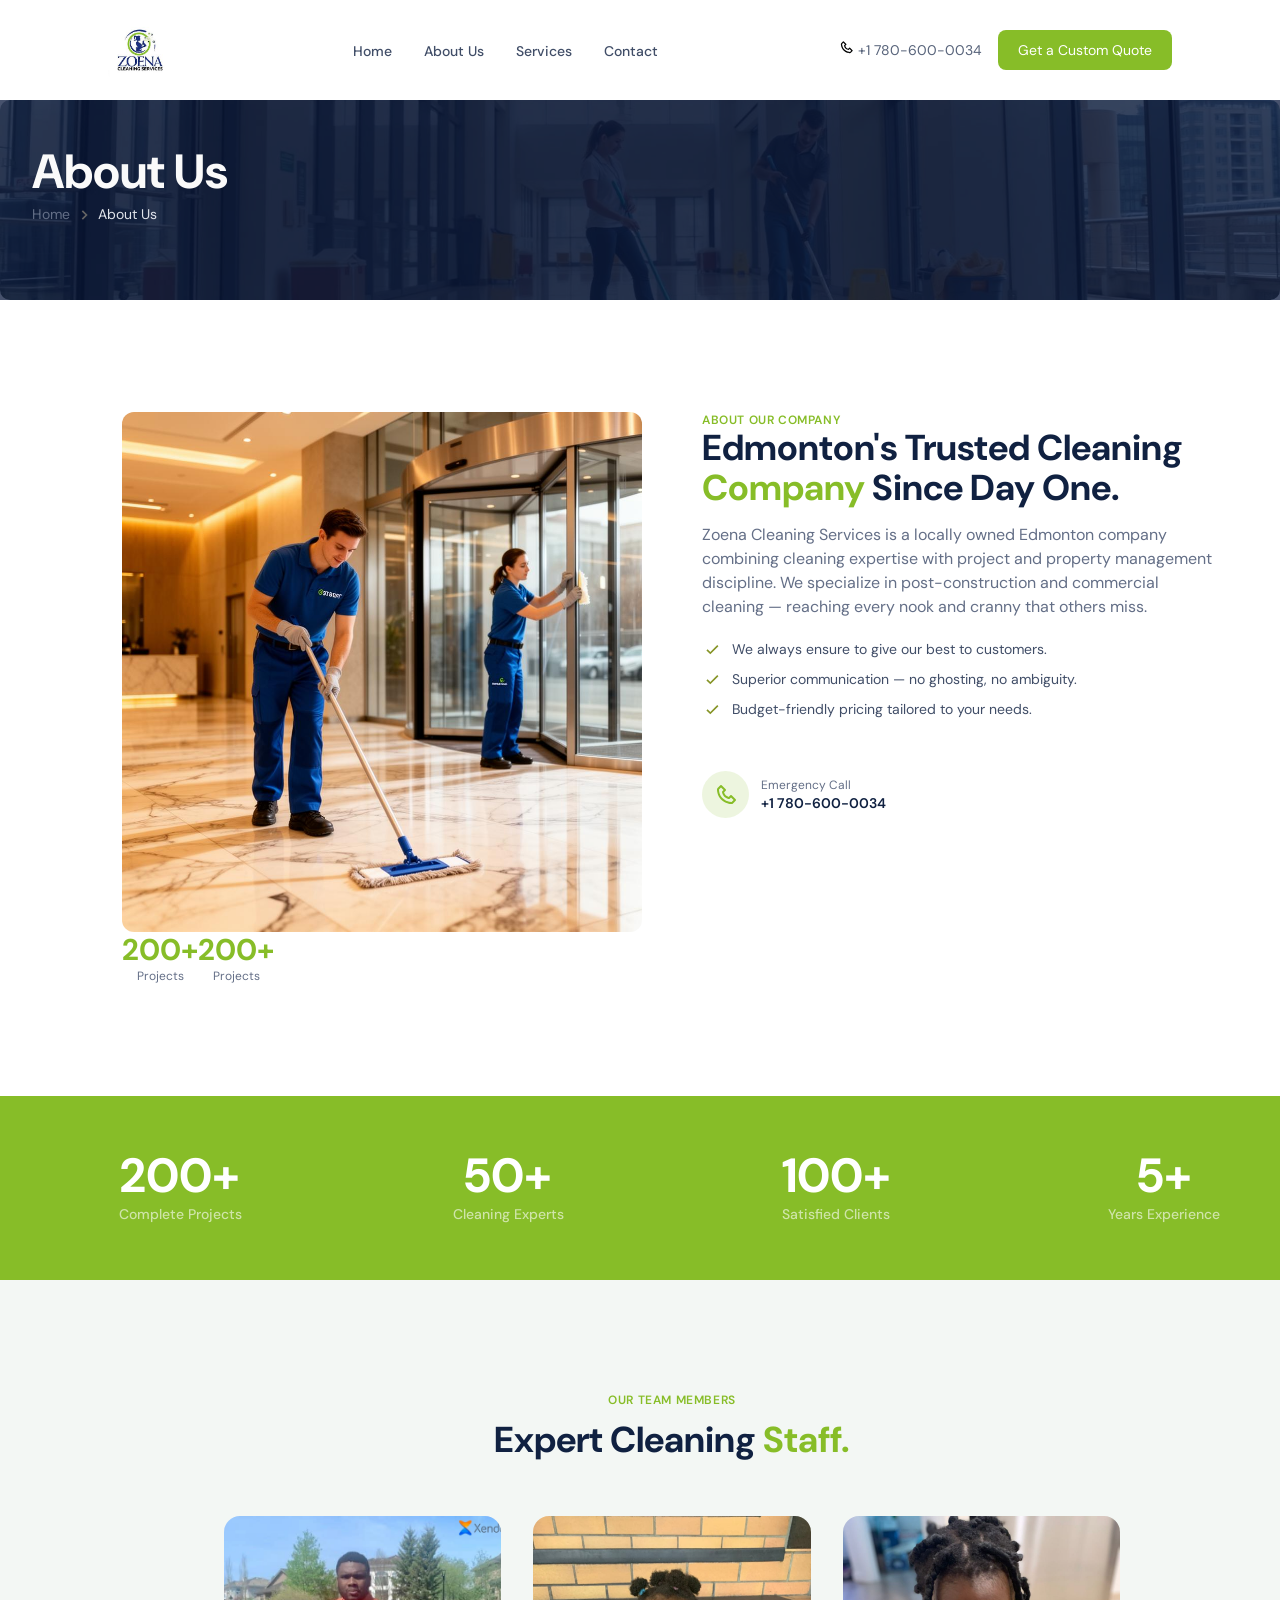
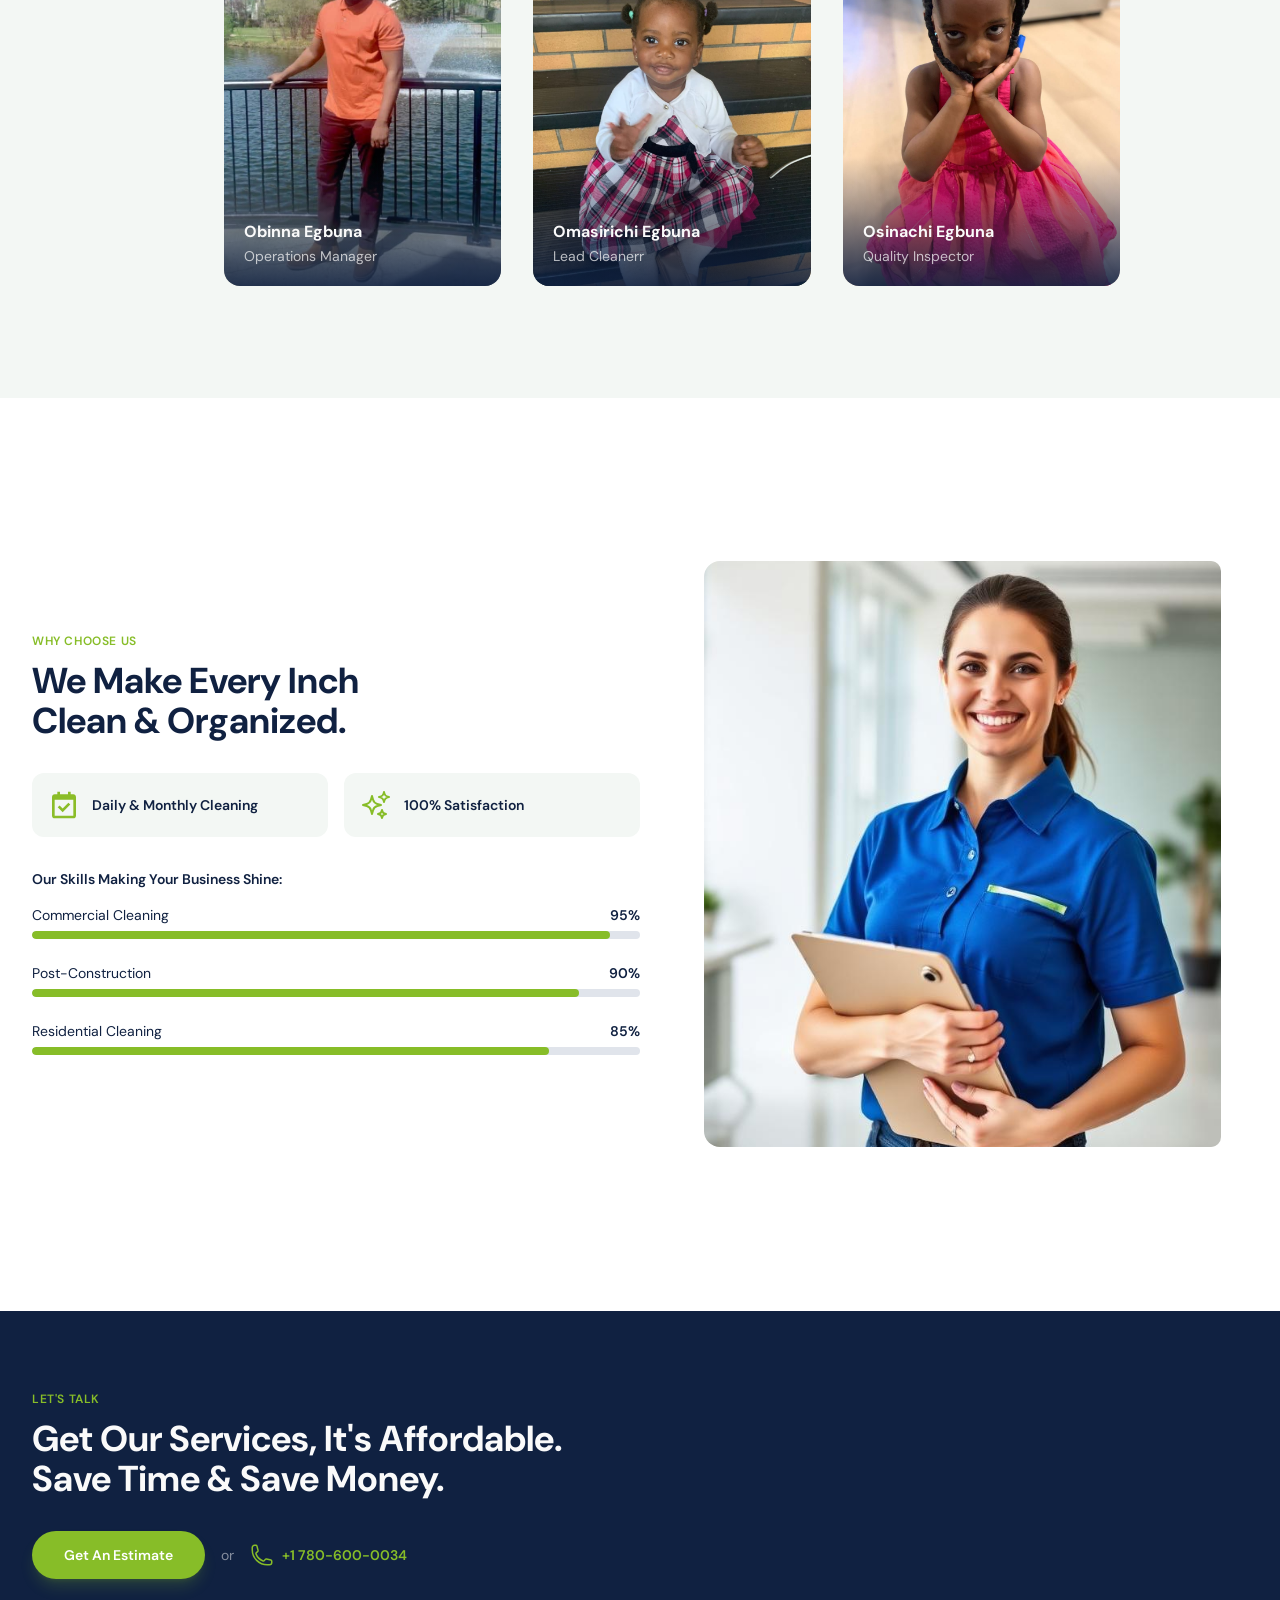
==== about-us.html @ dcc9de28 "new" ====
<html lang="en">
<head>
    <meta charset="UTF-8">
    <meta name="viewport" content="width=device-width, initial-scale=1.0">
     <link rel="stylesheet" href="main.css">
    <link href='https://unpkg.com/boxicons@2.1.4/css/boxicons.min.css' rel='stylesheet'>
    <link href="https://fonts.googleapis.com/css2?family=Playfair+Display:wght@500;600&family=Inter:wght@400;500&display=swap" rel="stylesheet">
    <link href="https://fonts.googleapis.com/css2?family=Poppins:wght@400;600&display=swap" rel="stylesheet">
    <link rel="preconnect" href="https://fonts.googleapis.com">
    <link rel="preconnect" href="https://fonts.gstatic.com" crossorigin>
    <link href="https://fonts.googleapis.com/css2?family=DM+Sans:ital,opsz,wght@0,9..40,400;0,9..40,500;0,9..40,600;0,9..40,700;1,9..40,400&display=swap" rel="stylesheet">
    <title>About Us</title>
</head>
<body>
     <!-- NAVBAR -->
    <div class="nav_container">
        <div class="logo">
            <a href="#" class="img_logo">
                <img src="zoena-logo-.png" alt="Zoena cleaning services agency logo" class="img-logo-link">
            </a>
        </div>

        <div class="services">
            <ul class="listed_tng">
                 <li>
                <a href="index.html" class="nav_links">Home</a>
               </li>
               <li>
                <a href="#about" class="nav_links">About Us</a>
               </li>
               <li>
                <a href="#services" class="nav_links">Services</a>
               </li>
               <li>
                <a href="#contact" class="nav_links">Contact</a>
               </li>
            </ul>
        </div>

        <div class="cus_care">
            <a href="tel:+1 7806000034" class="tel_link">
                <svg xmlns="http://www.w3.org/2000/svg" width="15" height="15" viewBox="0 0 24 24" style="fill: rgba(0, 0, 0, 1);">
                    <path d="M17.707 12.293a.999.999 0 0 0-1.414 0l-1.594 1.594c-.739-.22-2.118-.72-2.992-1.594s-1.374-2.253-1.594-2.992l1.594-1.594a.999.999 0 0 0 0-1.414l-4-4a.999.999 0 0 0-1.414 0L3.581 5.005c-.38.38-.594.902-.586 1.435.023 1.424.4 6.37 4.298 10.268s8.844 4.274 10.269 4.298h.028c.528 0 1.027-.208 1.405-.586l2.712-2.712a.999.999 0 0 0 0-1.414l-4-4.001zm-.127 6.712c-1.248-.021-5.518-.356-8.873-3.712-3.366-3.366-3.692-7.651-3.712-8.874L7 4.414 9.586 7 8.293 8.293a1 1 0 0 0-.272.912c.024.115.611 2.842 2.271 4.502s4.387 2.247 4.502 2.271a.991.991 0 0 0 .912-.271L17 14.414 19.586 17l-2.006 2.005z"></path>
                </svg>
                +1 780-600-0034
            </a>
            <a href="#contact" class="tel_link_2">Get a Custom Quote</a>
        </div>
    </div>

    <!--ABOUT US HERO-->
    <div class="about_hero">
        <div class="about_hero_div">
            <img src="about-hero-.jpg" alt="two cleaners">
            <div class="cover_color"></div>
        </div>
        <div class="about_hero_text">
            <h1>About Us</h1>
            <div class="about_hero_mini_text">
                <a href="#home">Home</a>
                <svg xmlns="http://www.w3.org/2000/svg" width="24" height="24" viewBox="0 0 24 24" style="fill: rgba(100, 100, 100, 1);transform: ;msFilter:;"><path d="M10.707 17.707 16.414 12l-5.707-5.707-1.414 1.414L13.586 12l-4.293 4.293z"></path></svg>
                <span>About Us</span>
            </div>
        </div>
    </div>

    <!--CONTACT US ON ABOUT PAGE HERO-->

     <section class="about_sect">
        <div class="about_div">
            <div class="about_ctn">

                <div class="about">
                    <div class="abt_1">
                        <img src="about_pic1.jpg" alt="cleaning service" class="big_img">
                    </div>
                    <div class="abt_2"></div>
                    <div class="side_div">
                        <div class="side_ctn">
                            <div class="side_txt">200+</div>
                            <div class="side_tet">Projects</div>
                        </div>
                        <div class="side_ctn">
                            <div class="side_txt">200+</div>
                            <div class="side_tet">Projects</div>
                        </div>
                    </div>
                </div>

                <div class="about" id="about_2">
                    <span class="green">About Our Company</span>
                    <h2>Edmonton's Trusted Cleaning <span class="greens">Company</span> Since Day One.</h2>
                    <p>Zoena Cleaning Services is a locally owned Edmonton company combining cleaning expertise with project and property management discipline. We specialize in post-construction and commercial cleaning — reaching every nook and cranny that others miss.</p>
                    <ul>
                        <li>
                            <svg xmlns="http://www.w3.org/2000/svg" width="20" height="20" viewBox="0 0 24 24" style="fill: rgba(135, 149, 40, 1);">
                                <path d="m10 15.586-3.293-3.293-1.414 1.414L10 18.414l9.707-9.707-1.414-1.414z"></path>
                            </svg>
                            <span class="li_span">We always ensure to give our best to customers.</span>
                        </li>
                        <li>
                            <svg xmlns="http://www.w3.org/2000/svg" width="20" height="20" viewBox="0 0 24 24" style="fill: rgba(135, 149, 40, 1);">
                                <path d="m10 15.586-3.293-3.293-1.414 1.414L10 18.414l9.707-9.707-1.414-1.414z"></path>
                            </svg>
                            <span class="li_span">Superior communication — no ghosting, no ambiguity.</span>
                        </li>
                        <li>
                            <svg xmlns="http://www.w3.org/2000/svg" width="20" height="20" viewBox="0 0 24 24" style="fill: rgba(135, 149, 40, 1);">
                                <path d="m10 15.586-3.293-3.293-1.414 1.414L10 18.414l9.707-9.707-1.414-1.414z"></path>
                            </svg>
                            <span class="li_span">Budget-friendly pricing tailored to your needs.</span>
                        </li>
                    </ul>
                    <div class="abt_us_hero_cnt">
                        <a href="tel:+17806000034">
                            <div class="abt_us_hero_svg">
                               <svg xmlns="http://www.w3.org/2000/svg" width="24" height="24" viewBox="0 0 24 24" style="fill: rgba(135, 189, 40, 1);transform: ;msFilter:;"><path d="M17.707 12.293a.999.999 0 0 0-1.414 0l-1.594 1.594c-.739-.22-2.118-.72-2.992-1.594s-1.374-2.253-1.594-2.992l1.594-1.594a.999.999 0 0 0 0-1.414l-4-4a.999.999 0 0 0-1.414 0L3.581 5.005c-.38.38-.594.902-.586 1.435.023 1.424.4 6.37 4.298 10.268s8.844 4.274 10.269 4.298h.028c.528 0 1.027-.208 1.405-.586l2.712-2.712a.999.999 0 0 0 0-1.414l-4-4.001zm-.127 6.712c-1.248-.021-5.518-.356-8.873-3.712-3.366-3.366-3.692-7.651-3.712-8.874L7 4.414 9.586 7 8.293 8.293a1 1 0 0 0-.272.912c.024.115.611 2.842 2.271 4.502s4.387 2.247 4.502 2.271a.991.991 0 0 0 .912-.271L17 14.414 19.586 17l-2.006 2.005z"></path></svg>
                            </div>
                            <div>
                                <span class="abt_spn1">Emergency Call</span>
                                <span class="abt_spn2">+1 780-600-0034</span>
                            </div>
                        </a>
                    </div>
                </div>

            </div>
        </div>
    </section>
    <!--STATS SECTION-->
    <section class="stat-section">
       <div class="stat-ctn">
        <div class="stat-grid">
            <div class="stat-grid-card">
                <div class="stat-grid-card-num">200+</div>
                <div class="stat-grid-card-txt">Complete Projects</div>
            </div>
            <div class="stat-grid-card">
                <div class="stat-grid-card-num">50+</div>
                <div class="stat-grid-card-txt">Cleaning Experts</div>
            </div>
            <div class="stat-grid-card">
                <div class="stat-grid-card-num">100+</div>
                <div class="stat-grid-card-txt">Satisfied Clients</div>
            </div>
            <div class="stat-grid-card">
                <div class="stat-grid-card-num">5+</div>
                <div class="stat-grid-card-txt">Years Experience</div>
            </div>
        </div>
       </div>
    </section>

    <!--EXPERT CLEANING AGENTS SECTION-->
    <section class="expert-section">
        <div class="expert-container">
            <div class="expert-upper-deets">
                <span class="expert-span">our team members</span>
                <h2>Expert Cleaning <span class="staff-span">Staff.</span> </h2>
            </div>

            <div class="expert-staff-grid">
                <div class="expert-staff-card">
                    <div class="expert-staff-container">
                        <img src="team-obinna-.png" alt="Operations manager of zoenacleaningservices">
                    </div>
                    <div class="expert-staff-names">
                        <h3>Obinna Egbuna</h3>
                        <p>Operations Manager</p>
                    </div>
                </div>

                <div class="expert-staff-card">
                    <div class="expert-staff-container">
                        <img src="team-omasirichi-.png" alt="Operations manager of zoenacleaningservices">
                    </div>
                    <div class="expert-staff-names">
                        <h3>Omasirichi Egbuna</h3>
                        <p>Lead Cleanerr</p>
                    </div>
                </div>

                <div class="expert-staff-card">
                    <div class="expert-staff-container">
                        <img src="team-osinachi-.png" alt="Operations manager of zoenacleaningservices">
                    </div>
                    <div class="expert-staff-names">
                        <h3>Osinachi Egbuna</h3>
                        <p>Quality Inspector</p>
                    </div>
                </div>
            </div>
        </div>
    </section>

    <!--CHOOSE SECTION-->
    <section class="choose-section">
        <div class="choose-container">
            <div class="choose-grid">
                <div class="choose-card-left">
                    <span class="expert-span">why choose us</span>
                    <h2 class="blocks">We Make Every Inch Clean & Organized.</h2>
                    <div class="choose-mini-card-grid">
                        <div class="choose-mini-card-left">
                            <svg xmlns="http://www.w3.org/2000/svg" width="30" height="30" viewBox="0 0 24 24" style="fill: rgba(139, 189, 40, 1);transform: ;msFilter:;"><path d="M19 4h-2V2h-2v2H9V2H7v2H5c-1.103 0-2 .897-2 2v14c0 1.103.897 2 2 2h14c1.103 0 2-.897 2-2V6c0-1.103-.897-2-2-2zm.002 16H5V8h14l.002 12z"></path><path d="m11 17.414 5.707-5.707-1.414-1.414L11 14.586l-2.293-2.293-1.414 1.414z"></path></svg>
                             <div>
                                <h4 class="choose-mini-card-h4">Daily & Monthly Cleaning</h4>
                            </div>
                        </div>

                        <div class="choose-mini-card-left">
                          <svg xmlns="http://www.w3.org/2000/svg" fill="none" viewBox="0 0 24 24" stroke-width="1.5" stroke="currentColor" class="size-6">
  <path stroke-linecap="round" stroke-linejoin="round" d="M9.813 15.904 9 18.75l-.813-2.846a4.5 4.5 0 0 0-3.09-3.09L2.25 12l2.846-.813a4.5 4.5 0 0 0 3.09-3.09L9 5.25l.813 2.846a4.5 4.5 0 0 0 3.09 3.09L15.75 12l-2.846.813a4.5 4.5 0 0 0-3.09 3.09ZM18.259 8.715 18 9.75l-.259-1.035a3.375 3.375 0 0 0-2.455-2.456L14.25 6l1.036-.259a3.375 3.375 0 0 0 2.455-2.456L18 2.25l.259 1.035a3.375 3.375 0 0 0 2.456 2.456L21.75 6l-1.035.259a3.375 3.375 0 0 0-2.456 2.456ZM16.894 20.567 16.5 21.75l-.394-1.183a2.25 2.25 0 0 0-1.423-1.423L13.5 18.75l1.183-.394a2.25 2.25 0 0 0 1.423-1.423l.394-1.183.394 1.183a2.25 2.25 0 0 0 1.423 1.423l1.183.394-1.183.394a2.25 2.25 0 0 0-1.423 1.423Z" />
</svg>

                                <h4 class="choose-mini-card-h4">100% Satisfaction</h4>
                            </div>
                        </div>

                         <div class="skills-bar-div">
                    <p>Our Skills Making Your Business Shine:</p>
                    <div class="skills">
                        <div class="skillz">
                            <div class="type-cleaning">
                                <span>Commercial Cleaning</span>
                                <span class="type-cleaning-num">95%</span>
                            </div>
                            <div class="long-bar">
                                <div class="mini-bar"></div>
                            </div>

                            <div class="type-cleaning">
                                <span>Post-Construction</span>
                                <span class="type-cleaning-num">90%</span>
                            </div>
                            <div class="long-bar">
                                <div class="mini-bar-2"></div>
                            </div>

                            <div class="type-cleaning">
                                <span>Residential Cleaning</span>
                                <span class="type-cleaning-num">85%</span>
                            </div>
                            <div class="long-bar">
                                <div class="mini-bar-3"></div>
                            </div>
                        </div>
                    </div>
                </div>
                </div>

                <div class="choose-card-right">
                    <div class="choose-card-right-image">
                        <img src="why-about-.jpg" alt="an agent">
                    </div>
                </div>
            </div>
        </div>
    </section>

    <!--LET'S TALK SECTION-->
    <section class="lets-talk-section">
        <div class="lets-talk-container">
            <div class="lets-talk-div">
                <span class="expert-span">let's talk</span>
                <h2>Get Our Services, It's Affordable.
                    Save Time & Save Money.
                </h2>
                <div class="lets-talk-flex">
                    <a href="#contact" class="lets-talk-f-a">Get An Estimate</a>
                    <span class="lets-talk-f-span">or</span>
                    <a href="tel:+17806000034" class="lets-talk-f-2a">
                        <svg xmlns="http://www.w3.org/2000/svg" fill="none" viewBox="0 0 24 24" stroke-width="1.5" stroke="currentColor" class="size-6">
  <path stroke-linecap="round" stroke-linejoin="round" d="M2.25 6.75c0 8.284 6.716 15 15 15h2.25a2.25 2.25 0 0 0 2.25-2.25v-1.372c0-.516-.351-.966-.852-1.091l-4.423-1.106c-.44-.11-.902.055-1.173.417l-.97 1.293c-.282.376-.769.542-1.21.38a12.035 12.035 0 0 1-7.143-7.143c-.162-.441.004-.928.38-1.21l1.293-.97c.363-.271.527-.734.417-1.173L6.963 3.102a1.125 1.125 0 0 0-1.091-.852H4.5A2.25 2.25 0 0 0 2.25 4.5v2.25Z" />
</svg>
                        +1 780-600-0034</a>
                    

                </div>
            </div>
        </div>
    </section>
</body>
</html>
---- main.css ----
* {
    padding: 0;
    margin: 0;
    font-family:'DM Sans', sans-serif;
}
.nav_container {
    display: flex;
    justify-content: space-around;
    align-items: center;
    padding: 18px;
    position: sticky;
    top: 0;
    z-index: 1000;
    background-color: #fffffff2;
}

.listed_tng {
    display: flex;
    align-items: center;
    gap: 2rem;
    list-style: none;
    margin: 0px;
    padding: 0px;
    color: #052869;
    font-family: 'DM Sans', sans-serif;
    cursor: pointer;
}

.nav_links {
    font-weight: 500;
    font-size: .875rem;
    line-height: 1.25rem;
    position: relative;
    text-decoration: none;
    color: #102141cc;
}

.listed_tng :hover {
    text-decoration: underline;
    text-decoration-color: #6fa020;
}

.img_logo {
    display: flex;
    align-items: center;
    gap: 0.5rem;
}

.img-logo-link {
    height: 4rem;
    width:auto ;
}

.cus_care {
    display: flex;
    align-items: center;
    gap: 1rem;
    border-color: #e0e4eb;
    text-decoration: none;
    font-family: 'DM Sans', sans-serif;
}

.tel_link {
    text-decoration: none;
    color: #102141b3;
    font-size: 0.875rem;
    line-height: 1.25rem;
    gap: 0.5rem;
}

.tel_link_2 {
    text-decoration: none;
    color: white;
    font-size: 0.875rem;
    line-height: 1.25rem;
    gap: 0.5rem;
    font-size: 0.875rem;
    line-height: 1.25rem;
    padding-top: 0.625rem;
    padding-bottom: 0.625rem;
    padding-left: 1.25rem;
    padding-right: 1.25rem;
    background-color: #87bd28;
    border-top-left-radius: 0.5rem;
    border-top-right-radius: 0.5rem;
    border-bottom-right-radius: 0.5rem;
    border-bottom-left-radius: 0.5rem;
    justify-content: center;
    align-items: center;
    cursor:pointer;
}

.tel_link_2:hover {
    background-color: #97c841;
    cursor: pointer;
}

.sect_container {
    display:flex;
    justify-content: space-between   ;
    align-items: center;
    padding: 60px 20px;
    gap: 60px;
}


.left_sect h1 {
    display: inline-block;
    margin-block-start: 0.67em;
    margin-block-end: 0.67em;
    margin-inline-start: 0px;
    margin-inline-end: 0px;
    font-size: clamp(40px, 6vw, 72px);
    line-height: 1.1;
    font-weight: 600px;
    color:#1a2b49;
    font-family: 'DM Sans', sans-serif;
    font-weight: 900;
    font-display: swap; 

}

.left_sect p {
    color: #6b7a90;
    max-width: 500px;
    font-size: 18px;
    font-family: 'DM Sans', sans-serif;
    line-height: 1.6;
    margin-bottom: 80px;
}


img {
    width: 400px;
    height: auto;
    border-radius: 10px;
}

.serv_btn {
    display: flex;
    align-items: center;
    gap: 1rem;
    margin-bottom: 25px;
    margin-left: 30px;
}

.serv_btn_link {
    display: inline-flex;
    justify-content: center;
    align-items: center;
    gap: 0.5rem;

    text-decoration: none;
    padding-left: 1.75rem;
    padding-right: 1.75rem;
    padding-top: 0.825rem;

    padding-bottom: 0.825rem;
    border-radius: 9999px;
    background-color: #87bd28;
    color: white;
    cursor: pointer;

}

.serv_btn_link:hover {
    background-color: #97c841;
}

.play_btn {
    border-radius: 99px;
    background-color: rgb(251 191 36);
    height: 3rem;
    width: 3rem;
    border: none;
    cursor: pointer;
}

.play_btn:hover {
    background-color:rgb(236, 178, 33) ;
}

.clt_div {
    display: flex;
    align-items: center;
    gap: 0.75rem;
    border-color: #e0e4eb;
    margin-left: 30px;
}

.clt_cnt {
    display: flex;
    border-color: #e0e4eb;
}

.clients {
    font-weight: 700;
    height: 40px;
    width: 40px;
    border-width: 2px;
    border-radius: 50%;

    color: #ffffff;
    background-color: #102141;
    display: flex;
    justify-content: center;
    align-items: center;
    font-size: 14px;

    border: 2px solid white;
    margin-left: -10px;
}

.clients:first-child {
  margin-left: 0;
}

.clients:nth-child(1) { background: #1f2a44; }
.clients:nth-child(2) { background: #6cc04a; }
.clients:nth-child(3) { background: #2bb3a3; }
.clients:nth-child(4) { background: #f4b400; }
.clients:nth-child(5) { background: #FFFF; color: gray;}

.vip {
    font-weight: 500;
    border-color: #e0e4eb;
    color: hsl(220, 15%, 46%);
    font-size: 0.875rem;
    line-height: 1.25rem;
}

.projects_div {
    background-color: #23365c;
    border-color: #e0e4eb;

}

.projects_container {
    display: grid;
    grid-template-columns: repeat(3, minmax(0px, 1fr));
    margin-left: auto;
    margin-right: auto;
    max-width: 42rem;
    padding-top: 2rem;
    padding-bottom: 2rem;
    gap: 2rem;
}

.projects {
    
    align-items: center;
    padding-left: 1.5rem;
    padding-right: 1.5rem;
    padding-top: 1.5rem;
    padding-bottom: 1.5rem;
    gap: 1.25rem;
    border-radius: 1rem;
    border-width: 1px;
    border-color: #e0e4eb80;
    background-color: #ffffff;
    align-items: center;
    justify-content: center;
    text-align: center;
}

.numbers {
    font-weight:700 ;
    font-size: 2.25rem;
    line-height: 2.5rem;
    color: #87bd28;
    font-family: 'DM Sans', sans-serif;;
}

.prj_txt {
    font-size: 0.75rem;
    line-height: 1rem;
    color: #646f87;
    letter-spacing: 0.025em;
    font-weight: 500;
    font-family: 'DM Sans', sans-serif;
}

.card_sect {
    padding-top: 2rem;
    padding-bottom: 2rem;
    background-color: #f3f7f4;
}

.card_div {
    padding-left: 2rem;
    padding-right: 2rem;
    margin-left: auto;
    margin-right: auto;
}

.card_container {
    display: grid;
    grid-template-columns: repeat(4, minmax(0px, 1fr));
    gap: 1.5rem;
}

.card {
    padding: 1.5rem;
    border-radius: 0.75rem;
    background-color: #ffffff;
     
}

.svg {
    display: flex;
    justify-content: center;
    align-items: center;
    background-color: #87bd281a;
    border-radius: 0.5rem;
    width: 3rem;
    height: 3rem;
    margin-bottom: 1rem;
    border-color: #e0e4eb;
}

.card_h3 {
    font-weight: 600;
    font-size: 1rem;
    margin-bottom: 0.375rem;
    color: #102141;
    font-family: 'DM Sans', sans-serif;
}


.card_p {
    color: #646f87;
    line-height: 1.625;
    font-size: 0.875rem;
    font-family: 'DM Sans', sans-serif;
}

.about_sect {
    padding-top: 7rem;
    padding-bottom: 7rem;
    overflow: hidden;
}

.about_div {
    padding-left: 2rem;
    padding-right: 2rem;
    margin-left: auto;
    margin-right: auto;
    width: 100%;
}

.about_ctn {
    display: grid;
    grid-template-columns: 1fr 1fr;
    align-items: start; /* 👈 pushes text to top */
    gap: 60px;
    max-width: 1100px;
    margin: 0 auto;
}


.about {
    position: relative;
}
.about_1 {
    position: relative;
}

.big_img {
    width: 100%;
    height: auto;
    border-radius: 12px;
}

.about_2 {
    position: absolute;
    bottom: -20px;
    right: -20px;
    width: 150px;
}

.side_div {
    display: flex;
    background-color: #ffffff;
    border-radius: .75rem;
}

.side_ctn {
    text-align: center;
}

.side_txt {
    font-size: 1.875rem;
    line-height: 2.25rem;
    color: #87bd28;
    font-weight: 700;
     font-family: 'DM Sans', sans-serif;
}

.side_tet {
    font-size: .75rem;
    line-height: 1rem;
    color: #646f87;
     font-family: 'DM Sans', sans-serif;
}

#about_2 {
    margin-bottom:30px;
}

.green {
    margin-bottom: .75rem;
    font-size: .75rem;
    line-height: 1rem;
    font-weight: 600;
    letter-spacing: .05em;
    text-transform: uppercase;
    color: #87bd28;
    font-family: 'DM Sans', sans-serif;
}

.about h2 {
    font-size: 2.25rem;
    line-height: 2.5rem;
    text-wrap: balance;
    color: #102141;
    font-weight: 700;
    font-family:'DM Sans', sans-serif ;
}

.about p {
    font-size: 1rem;
    line-height: 1.5rem;
    margin-top: 15px;
    padding-bottom: 20px;
    margin-right: 0;
    color: #646f87;
    font-family:'DM Sans', sans-serif;
}

.about ul {
    list-style: none;
    margin: 0;
    padding: 0;
}

.about li {
    display: flex;
    align-items: center;
    gap: 10px;
    margin-bottom: 10px;
}

.li_span {
    font-size: .875rem;
    line-height: 1.25rem;
   font-family:'DM Sans', sans-serif;
   color: #102141cc;
}

.about_btn {
    font-weight: 600;
    display: inline-flex;
    justify-content: center;
    align-items: center;
    border-radius: 0.5rem;
    background-color: #87bd28;
    padding-left: 1.5rem;
    padding-right: 1.5rem;
    padding-top: 0.9rem;
    padding-bottom: 0.9rem;
    margin-top: 2rem;
    text-decoration: none;
    color: white;
    font-family:'DM Sans', sans-serif;
    font-size: 12px;
    line-height: 1rem;
    cursor: pointer;
    transition: all 0.2s ease;
}

.about_btn:hover {
    background-color: #97c841;
    transform: translateY(-2px);
}

.about_btn:active {
    transform: translateY(0);
    scale: 0.97;
}

.about_btn:focus {
    outline: none;
    box-shadow: 0 0 0 3px rgba(135, 189, 40, 0.4);
}

.gradient_sect {
    background-image: linear-gradient(to bottom right, #c8e8dc 0%, #ffffff 40%, #ffffff 100%);
    padding-top: 1rem;
    padding-bottom: 7rem;
    overflow: hidden;
    position: relative;
}
.gradient_cnt {
    padding-left: 2rem;
    padding-right: 2rem;
    margin-left: auto;
    margin-right: auto;
    z-index: 10;
    position: relative;
    padding-bottom: 30px;
    padding-top: 70px;
}

.gradient_div {
    display: flex;
    justify-content: space-between;
   align-items: center;
}

.gradient span {
    display: inline-block;
    color: #87bd28;
    letter-spacing: 0.05em;
    text-transform: uppercase;
    font-weight: 600;
    font-size: 0.75rem;
    line-height: 1rem;
    padding-top: 0.375rem;
    padding-bottom: 0.375rem;
    padding-left: 1rem;
    padding-right: 1rem;
    border-radius: 99px;
    background-color: #e7f5d0;
    font-family:'DM Sans', sans-serif;
    margin-bottom: 15px;
}

.gradient h2 {
    font-weight: 700;
    font-size: 2.25rem;
    line-height: 2.5rem;
    color: #102141;
}

.pic_sect {
    padding-top: 7rem;
    padding-bottom: 7rem;
    background: linear-gradient(to right, #bde4f4, transparent);
}

#grdt {
    display: flex;
    gap: 10px;
    
}


.arrow_btn {
      width: 35px;
    height: 35px;
    border-radius: 50%;
    border: 1px solid #e0e4eb;
    background-color: #ffffff;
    color: #102141;

    display: flex;
    align-items: center;
    justify-content: center;

    cursor: pointer;
    transition: all 0.25s ease;

}

.arrow_btn:hover {
    background-color: #87bd28;
    transform: translateY(-3px);
    box-shadow: 0 8px 20px rgba(0, 0, 0, 0.1);
    color: #ffffff;
}

.arrow_btn:active {
    transform: scale(0.95);
} 
.pic_cnt {
    display: flex;
    justify-content: space-evenly;
    align-items: center;
    gap: 10px;
}

@media (max-width: 768px) {
    .pic_cnt {
        display: block;
    }
}

@media (min-width: 768px) {
    .pic_cnt {
        display: flex;
    }
}

.pic_div {
    background: #fff;
    border-radius: 16px;
    overflow: hidden;
    box-shadow: 0 5px 20px rgba(0,0,0,0.05);
    border-radius: 16px;
}

.pic_img {
    aspect-ratio: 4 / 3;
    position: relative;
    overflow: hidden;
    border-radius: 0;
}

.pic_div:hover img {
    transform: scale(1.05);
    transition: 0.4s ease;
}


.pic_img img {
    max-width: 100%;
    height: auto;
}

.pic_span {
    padding-top: 0.25rem;
    padding-bottom: 0.25rem;
    padding-left: 0.625rem;
    padding-right: 0.625rem;
    background-color: rgba(255, 255, 255, 0.9);
    border-radius: 9999px;
    display: flex;
    align-items: center;
    gap: 0.25rem;
    top: 0.75rem;
    right: 0.75rem;
    position: absolute;
}

.pic_txt {
    display: flex;
    justify-content: space-between;
    align-items: center;
    padding-left: 1.25rem;
    padding-right: 1.25rem;
    padding-top: 1rem;
    padding-bottom: 1rem;
}

.pic_txt h3 {
    font-size: 0.875rem;
    line-height: 1.25rem;
    color: #102141;
    font-weight: 600;
}

.pic_txt a {
    width: 2.2rem;
    height: 2.2rem;
    color: #87bd28;
    background-color: #87bd281a;
    border-radius: 99px;
    display: flex;
    justify-content: center;
    align-items: center;
}

.cleaning_sect {
    background-image: linear-gradient(to bottom right, #c8e8dc 0%, #ffffff 40%, #ffffff 100%);
    padding-top: 1rem;
    padding-bottom: 7rem
}

.cleaning_cnt {
    padding-right: 2rem;
    padding-left: 2rem;
    margin-left: auto;
    margin-right: auto;
    z-index: 10;
    position: relative;
}

.cleaning_grid {
    display: grid;
    align-items: flex-start;
    grid-template-columns: repeat(2, minmax(0, 1fr));

}

.choose {
    margin-bottom: 1.25rem;
    color: #87bd28;
    letter-spacing: 0.05em;
    text-transform: uppercase;
    font-weight: 600;
    font-size: 0.65rem;
    line-height: 1rem;
    padding-top: 0.375rem;
    padding-bottom: 0.375rem;
    padding-left: 1rem;
    padding-right: 1rem;
    background-color: #87bd2826;
    border-radius: 99px;
    display: inline-block;
    font-family: "DM Sans", system-ui, sans-serif;
}

.grid_right h2 {
    font-size: 2.25rem;
    line-height: 2.5rem;
    color: #102141;
    font-weight: 700;
    font-family:'DM Sans', sans-serif;
    font-family: "DM Sans", system-ui, sans-serif;
}

.grid_right p {
    font-size: 1rem;
    line-height: 1.5rem;
    margin-top: 1rem;
    color: #646f87;
    max-width: 28rem;
    margin-bottom: 0.9rem;
}

.grid_ul {
    margin-top: 1.5rem;
    list-style: none;
    margin: 0px;
    padding: 0px;
    gap: 4rem;
    display: block;
    margin-bottom: 25px;
}

.li_flex {
    display: flex;
    align-items: flex-start;
    gap: 0.325rem;
}

.list {
    font-size: 0.875rem;
    line-height: 1.25rem;
    color: #102141cc;

}

.mini_info {
    margin-top: 2rem;
    display: flex;
    align-items: center;
    gap: 20px;
}

.mini_info img {
    height: 5rem;
    width: 7rem;
    object-fit: cover;
    border-radius: 0.75rem;
}

.mini_info p {
    font-size: 0.875rem;
    line-height: 1.25rem;
    color: #646f87;
    max-width: 220px;
}

.bottom_info {
    display: flex;
    align-items: center;
    flex-wrap: wrap;
    gap: 1rem;
    margin-top: 2rem;
}

.slick {
    display: inline-flex;
    justify-content: center;
    align-items: center;
    text-decoration: none;
    background-color: #87bd28;
    color: #FFFffF;
    border-radius: 99px;
    font-size: 0.875rem;
    line-height: 1.25rem;
    padding-top: 0.75rem;
    padding-bottom: 0.75rem;
    padding-left: 1.5rem;
    padding-right: 1.5rem;
}

.side_info {
    display: flex;
    align-items: center;
    gap: 0.625rem;
}

.side_info_svg {
    width: 2.5rem;
    height: 2.5rem;
    background-color: #87bd281a;
    border-radius: 99px;
    display: flex;
    justify-content: center;
    align-items: center;
}

.side_info_span1 {
    font-size: 0.75rem;
    line-height: 1rem;
    color: #87bd28;
    font-weight: 600;
    display: block;
}

.side_info_span2 {
    font-size: 0.875rem;
    line-height: 1.25rem;
    color: #102141;
    font-weight: 500;
    display: block;

}

.left_grid_cnt {
    display: grid;
    grid-template-columns: repeat(2, minmax(0px, 1fr));
    gap: 1rem;
}

.left_grid_pic1 {
    grid-column: span 2 / span 2;
}

.left_grid_pic1 img {
    height: 18rem;
    object-fit: cover;
    border-radius: 1rem;
    width: 100%;
}

.left_grid_pic2 img {
    object-fit: cover;
    border-radius: 1rem;
    width: 100%;
    height: 14rem;
}

.success.div {
    display: flex;
    justify-content: center;
    align-items: center;
}

.success_card {
    height: 14rem;
    background-color: #23365c;
    border-radius: 1rem;
    display: flex;
    justify-content: center;
    align-items: center;
    flex-direction: column;
    width: 100%;
}

#c-span {
    font-size: 3.75rem;
    line-height: 1;
    font-weight: 700;
    color: whitesmoke;
}

.success_span {
    font-size: 0.875rem;
    line-height: 1.25rem;
    color: #fafafab3;
    font-weight: 500;
    margin-top: 0.25rem;
}

.work_sect {
    padding-top: 7rem;
    padding-bottom: 7rem;
    background-color: #102141;
}

.work_cnt {
    padding-left: 2rem;
    padding-right: 2rem;
    margin-left: auto;
    margin-right: auto;
    width: 100%;
}

.proven_div {
    margin-bottom: 3.5rem;
    text-align: center;
    max-width: 42rem;
    margin-left: auto;
    margin-right: auto;

}

.work_cnt span {
    font-size: 0.75rem;
    line-height: 1rem;
    font-weight: 600;
    letter-spacing: 0.05em;
    color: #87bd28;
    text-transform: uppercase;
    text-align: center;
}

.work_cnt h2 {
    font-size: 2.25rem;
    line-height: 2.5rem;
    font-weight: 700;
    margin-top: 0.75rem;
    text-wrap: balance;
    text-align: center;
    color: #fafafa;
}

.work_cnt p {
    font-size: 1rem;
    line-height: 1.5rem;
    color: #eae4e499;
    margin-top: 0.75rem;
    text-align: center;
}

.direction_div {
    display: grid;
    grid-template-columns: repeat(3, minmax(0px, 1fr));
    gap: 2rem;
    position: relative;
}

.line {
    display: block;
    height: 1px;
    top: 4rem;
    right: 16.67%;
    left: 16.67%;
    position: absolute;
    background-color: #fafafa1a;
}

.plate {
    text-align: center;
    position: relative;
}

.plate_svg {
    display: flex;
    justify-content: center;
    align-items: center;
    width: 3.5rem;
    height: 3.5rem;
    margin-bottom: 1.25rem;
    background-color: #87bd2826;
    border-radius: 99px;
    margin-left: auto;
    margin-right: auto;
    z-index: 10;
    position: relative;

}

.plate_span {
    font-size: 0.75rem;
    line-height: 1rem;
    color: #87bd28;
    letter-spacing: 0.1em;
    font-weight: 700;
    text-align: center;
}

.plate h3 {
    font-size: 1.125rem;
    line-height: 1.75rem;
    font-weight: 600;
    margin-top: 0.5rem;
    margin-bottom: 0.5rem;
    text-align: center;
    color: #fafafa;
}

.plate p {
    font-size: .875rem;
    line-height: 1.25rem;
    color: #fafafa8c;
    max-width: 20rem;
    margin-left: auto;
    margin-right: auto;
    text-align: center;
}

.gal_grid {
    display: grid;
    grid-template-columns: repeat(3, minmax(0, 1fr));
    gap: .25rem;
}

.gal_card {
    overflow: hidden;
    aspect-ratio: 4 / 3;
    animation-delay: 0ms;
}

.gal_card img {
    animation-duration: .5s;
    transition-duration: .5s;
    object-fit: cover;
    width: 100%;
    height: 100%;
    max-width: 100%;
    transition: transform 0.4s ease;
    border-radius: 0px;
}

.gal_card:hover img {
    transform: scale(1.05);
}

.quote_div {
    margin-top: -2.5rem;
    padding-left: 1rem;
    padding-right: 1rem;
    display: flex;
    justify-content: center;
    position: relative;
    z-index: 10;
}

.quote_card {
    padding-left: 6rem;
    padding-right: 6rem;
    padding-top: 1.75rem;
    padding-bottom: 1.75rem;
    gap: 2rem;
    
    background-color: #071d49cc;
    display: flex;
    justify-content: space-between;
    align-items: center;
    border-radius:20px ;
    width: 45%;
}

.quote_left {
    text-align: left;

}

.quote_left h3 {
    font-size: 1.5rem;
    line-height: 2rem;
    color: #fafafa;
    font-weight: 700;
}

.quote_left p {
    font-size: 0.875rem;
    line-height: 1.25rem;
    color: #fafafa99;
    margin-top: 0.25rem;

}

.quote_ref {
    gap: 0.75rem;
    display: flex;
    align-items: center;
    text-decoration: none; 
}

.quote_svg {
    width: 2.75rem;
    height: 2.75rem;
    background-color: #87bd2833;
    border-radius: 99px;
    display: flex;
    justify-content: center;
    align-items: center;
}

.quote_txt {
    font-size: 0.75rem;
    line-height: 1rem;
    color: #fafafa99;
    display: block;
}

.quote_num {
    font-size: 0.875rem;
    line-height: 1.25rem;
    color: #fafafa;
    font-weight: 700;
    display: block;
}

.names_cnt {
    padding-top: 2.5rem;
    padding-bottom: 2.5rem;
    margin-top: 2.5rem;
    border-color: #e0e4eb80;
    border-top-width: 1px;
}

.names_div {
    gap: 4rem;
    padding-left: 1rem;
    padding-right: 1rem;
    display: flex;
    justify-content: center;
    align-items: center;
    flex-wrap: wrap;
    margin-left: auto;
    margin-right: auto;
    width: 100%;
}

.names_span {
    font-family: serif;
    font-size: 1.25rem;
    line-height: 1.75rem;
    color: #646f874d;
    letter-spacing: 0.05em;
    text-transform: uppercase;
    font-weight: 700;
    user-select: none;
}

.custom_sect {
    padding-top: 7rem;
    padding-bottom: 7rem;
    background-color: #f3f7f4;
}

.custom_cnt {
    padding-left: 2rem;
    padding-right: 2rem;
    margin-left: auto;
    margin-right: auto;
    width: 100%;
}

.custom_div {
    margin-bottom: 3.5rem;
    text-align: center;
    max-width: 42rem;
    margin-left: auto;
    margin-right: auto;
}

.contact_span {
    color: #87bd28;
    letter-spacing: 0.05em;
    text-transform: uppercase;
    font-weight: 600;
    font-size: 0.75rem;
    line-height: 1rem;
    padding-top: 0.375rem;
    padding-bottom: 0.375rem;
    padding-left: 1rem;
    padding-right: 1rem;
    background-color: #87bd2826;
    border-radius: 99px;
    display: inline-block;
    margin-bottom: 0.75rem;
}

.custom_div h2 {
    font-size: 2.25rem;
    line-height: 2.5rem;
    text-wrap: balance;
    color: #102141;
    font-weight: 700;
} 

.custom_div p {
    font-size: 1rem;
    line-height: 1.5rem;
    color: #646f87;
    margin-top: 0.75rem;

}

.form_div {
     display: grid;
    grid-template-columns: 1fr 1.8fr;
    gap: 5rem;
    max-width: 72rem;
    margin: 0 auto;
    align-items: stretch;

}

.form_left {
    height: 100%;
    /* grid-column: span 2 / span 2; */
}

.form_left_card {
    padding: 2rem;
    color: #fafafa;
    background-color: #102141;
    border-radius: 1rem;
    height: 100%;
    width: 100%;
}

.form_left_card h3 {
    font-size: 1.25rem;
    line-height: 1.75rem;
    font-weight: 700;
    margin-bottom: 0.5rem;
    padding: 1.5rem;
    height: auto;
}

.form_left_card p {
    font-size: 0.875rem;
    line-height: 1.25rem;
    margin-bottom: 1.25rem;
    color: #fafafa99;
}

.form_dits_cnt {
    display: flex;
    flex-direction: column;
    gap: 1rem;
    flex: 1;

}


.form_dits_flex {
    display: flex;
    align-items: flex-start;
    gap: 1rem;
}

.form_dits_flex:hover {
    transition: transform 0.2s ease;
}

.form_dits_svg {
    height: 2.5rem;
    width: 2.5rem;
    background-color: #87bd2826;
    border-radius: 0.5rem;
    display: flex;
    justify-content: center;
    align-items: center;
}

.form_dits_svg svg {
    width: 1.25rem;
    height: 1.25rem;
    color: #87bd28;
}

.form_dits_txt span {
    font-size: 0.75rem;
    line-height: 1rem;
    color: #fafafa80;
    letter-spacing: 0.05em;
    text-transform : uppercase;
    font-weight: 600;
    display: block;
    margin-bottom: 0.125rem;
}

.form_dits_txt a {
    font-size: 0.975rem;
    line-height: 1.25rem;
    color: #fafafacc;
    word-break: break-all;
    text-decoration: none;
}

.form_dits_txt a:hover {
    color: #87bd28;
}

.form_bottom {
    padding-top: 2rem;
    border-top: 1px solid #fafafa1a;
    margin-top: 1rem;
}

.form_bottom p {
    font-style: italic;
    color: #fafafa66;
    font-size: .75rem;
    line-height: 1rem;
    margin-bottom: 1rem; 
}

.form_div_right {
    /* grid-column: span 3 / span 3; */
    
}

.form_div_box {
   padding: 2rem;
   background-color: #ffffff;
   border-radius: 1rem;

}

.details_cnt {
    display: grid;
    grid-template-columns: repeat(2, minmax(0, 1fr));
    gap: 1.25rem;
    margin-bottom: 1.25rem;
}

.dits_init {
    
}

label {
    font-size: .875rem;
    line-height: 1.25rem;
    color: #102141;
    font-weight: 500;
    display: block;
    margin-bottom: .375rem; 
}

input {
    font-size: .875rem;
    line-height: 1.25rem;
    padding-top: .5rem;
    padding-bottom: .5rem;
    padding-left: .75rem;
    padding-right: .75rem;
    background-color: #ffffff;
    border-color: #e0e4eb;
    border-width: 1px;
    border-radius: 8px;
    width: 100%;
    height: 2.5rem;
    display: block;
    border: 1px solid #e0e4eb; 
    outline: none;
    font-family: inherit;
} 


input:focus {
    border-color: #87bd28;
    outline: none;
}

#cream {
    color: #102141;
    font-size: .875rem;
    line-height: 1.25rem;
    padding-top: .5rem;
    padding-bottom: .5rem;
    padding-left: .75rem;
    padding-right: .75rem;
    background-color: #ffffff;
    border-color: #e0e4eb;
    border-width: 1px;
    width: 100%;
    display: flex;
    border: 1px solid #e0e4eb;
    border-radius: 8px;
    outline: none;
    font-family: inherit;
    height: 2.5rem;
}

#cream:focus {
    border-color: #87bd28;
}

#space {
    font-size: .875rem;
    line-height: 1.25rem;
    padding-top: .5rem;
    padding-bottom: .5rem;
    padding-left: .75rem;
    padding-right: .75rem;
    background-color: #ffffff;
    border-color: #e0e4eb;
    border-width: 1px;
    border: 1px solid #e0e4eb;
    border-radius: 8px;
    outline: none;
    font-family: inherit;
    margin-top: 0.375rem;
    width: 100%;
    min-height: 130px;
    resize: none;
}

#space:focus {
    border-color: #87bd28;
}

.send_btn {
    display: flex;
    align-items: center;
    gap: 8px;
    background-color: #87bd28;
    color: #fff;
    border: none;
    border-radius: 50px;
    padding: 12px 28px;
    font-size: 15px;
    font-weight: 600;
    font-family: inherit;
    cursor: pointer;
    margin-top: 1.25rem;
    transition: background-color 0.2s, transform 0.15s;
}

.send_btn:hover {
    background-color: #6fa020;
    transform: translateY(-1px);
}

footer {
    background-color: #102141;  
}

.footer_cnt {
    padding-left: 2rem;
    padding-right: 2rem;
    padding-top: 4rem;
    padding-bottom: 4rem;
    margin-left: auto;
    margin-right: auto;
    width: 100%;
    max-width: 80rem;
    border-color: #fafafa;
    color: #fafafa;
}

.footer_grid_cnt {
    display: grid;
    grid-template-columns: repeat(4
    , minmax(0, 1fr));
    gap: 2.5rem;
}

.footer_grid_cards {
    grid-column: span 1 / span 1;    
}

.footer_grid_cards img {
    height: 5rem;
    width: auto;
    margin-bottom: 1rem;
    max-width: 100%;
}

.footer_grid_cards p {
    font-size: .875rem;
    line-height: 1.25rem;
    color: #fafafa8c;
    margin-bottom: 1rem;

}

.quk_lks {

}

.quk_lks h4 {
    margin-bottom: 1rem;
    font-weight: 600;
    font-size: .875rem;
    line-height: 1.25rem;
}

.quk_lks ul {
    list-style: none;
    margin: 0;
    padding: 0;
}

.quk_lks a {
    font-size: .875rem;
    line-height: 1.25rem;
    color: #fafafa8c;
    text-decoration: none;

}

.quk_lks li {
    margin-bottom: 0.6rem;
}

.contact_li {
    gap: .5rem;
    align-items: flex-start;
    display: flex;
    font-size: .875rem;
    line-height: 1.25rem;

}

.contact_li svg {
    width: 1rem;
    margin-top: .125rem;
}

.li_span {
    display: block;
}

.quk_lks li :hover {
    color: #87bd28;
}

.footer_btm {
    padding-top: 1rem;
    padding-bottom: 1rem;
    border-top-width: 1px;

}

.footer_line {
    border: none;
    border-top: 1px solid #fafafa1a;
    width: 100%;
    margin: 1.5rem 0;;
}

.footer_btm_info {
    display: flex;
    justify-content: space-between;
    align-items: center;
    padding: 0 1.5rem;
    margin-left: auto;
    margin-right: auto;
    font-size: .75rem;
    line-height: 1rem;
    color: #fafafa59;
    text-decoration: none;
}

.footer_btm_info a {
    text-decoration: none;
    color: #fafafa59;
}

.footer_btm_info :hover {
    color: #87bd28;
}


ABOUT US PAGE

.about_hero {
    padding-top: 7rem;
    padding-bottom: 5rem;
    overflow: hidden;
    position: relative;
}
.about_hero {
    position: relative;
    width: 100%;
    height: 200px;
    overflow: hidden;
}

.about_hero_div {
    position: absolute;
    inset: 0;
}

.about_hero_div img {
    width: 100%;
    height: 100%;
    object-fit: cover;
}

.cover_color {
    position: absolute;
    inset: 0;
    background-color: rgba(10, 25, 60, 0.75);
}

.about_hero_text {
    position: relative;
    z-index: 10;
    padding: 3rem 2rem;
}

.about_hero_mini_text {
    display: flex;
    align-items: center;
    margin-top: .75rem;
    gap: .25rem;
    margin-top: 0.5rem;
    font-size: .875rem;
    line-height: 1.25rem;
    color: #fafafa99;
}

.about_hero_text h1 {
    font-size: 3rem;
    line-height: 1;
    color: #fafafa;
    font-weight: 700;
}

.about_hero_text a {
    font-size: .875rem;
    line-height: 1.25rem;
    text-decoration: none;
    color: #646f87;
}

.about_hero_text svg {
    width: 1.25rem;
    height: 1.25rem;
    font-size: .875rem;
    line-height: 1.25rem;
     position: relative;
    top: 1px;
}

.about_hero_text span {
    font-size: .875rem;
    line-height: 1.25rem;
    color: #e0e4eb;
}

.greens {
    color: #87bd28;
    font-size: 2.25rem;
    line-height: 2.5rem;
    text-wrap: balance;
    font-weight: 700;
}

.abt_us_hero_cnt a {
    display: flex;
   flex-wrap: wrap;
   align-items: center;
   gap: .75rem;
   margin-top: 2rem;
   padding-top: 1.25rem;
   border-top-width: 1px;
   text-decoration: none;
}

.abt_us_hero_svg {
    width: 2.95rem;
    height: 2.95rem;
    background-color: #87bd2826;
    border-radius: 99px;
    display: flex;
    justify-content: center;
    align-items: center;
}

.abt_spn1 {
    font-size: .75rem;
    line-height: 1rem;
    color: #646f87;
    display: block;
}

.abt_spn2 {
    font-size: .875rem;
    line-height: 1.25rem;
    color: #102141;
    font-weight: 600;
    display: block;

}

.stat-section {
    background-color: #87bd28;
    padding-top: 3.5rem;
    padding-bottom: 3.5rem;
}

.stat-ctn {
    padding-left: 2rem;
    padding-right: 2rem;
    margin-left: auto;
    margin-right: auto;
    width: 100%;
}

.stat-grid {
    display: grid;
    grid-template-columns: repeat(4, minmax(0, 1fr));
    gap: 2rem;
}

.stat-grid-card {
    text-align: center;

}

.stat-grid-card-num {
    font-size: 3rem;
    line-height: 1;
    color: #ffffff;
    font-weight: 700;
    text-align: center;
}

.stat-grid-card-txt {
    font-size: .875rem;
    line-height: 1.25rem;
    color: #ffffff99;
    font-weight: 500;
    margin-top: .25rem;
    text-align: center;
}

.expert-section {
    padding-top: 7rem;
    padding-bottom: 7rem;
    background-color: #f3f7f4;
}

.expert-container {
    padding-left: 2rem;
    padding-right: 2rem;
    margin-left: auto;
    margin-right: auto;
    width: 100%;
}

.expert-upper-deets {
    margin-bottom: 3.5rem;
    text-align: center;
    max-width: 42rem;
    margin-left: auto;
    margin-right: auto;
}

.expert-span {
    color: #87bd28;
    letter-spacing: .05em;
    text-transform: uppercase;
    font-weight: 600;
    font-size: .75rem;
    line-height: 1rem;
    text-align: center;
    display: inline-block;
    margin-bottom: .75rem;
}

.expert-upper-deets h2 {
    font-size: 2.25rem;
    line-height: 2.5rem;
    text-wrap: balance;
    color: #102141;
    font-weight: 700;
}

.staff-span {
    color: #87bd28;
}

.expert-staff-grid {
    display: grid;
    grid-template-columns: repeat(3, minmax(0, 1fr));
    gap: 2rem;
    max-width: 56rem;
    margin-left: auto;
    margin-right: auto;
}

.expert-staff-card {
    border-radius: 1rem;
    overflow: hidden;
    position: relative;
}

.expert-staff-container {
    overflow: hidden;
    aspect-ratio: 3 / 4;

}

.expert-staff-container img {
    object-fit: cover;
    width: 100%;
    height: 100%;
    max-width: 100%;
   transition: transform 0.6s ease-in-out;
}

.expert-staff-names {
 background-image: linear-gradient(to top, rgba(16, 33, 65, 0.9), transparent); 
    padding-top: 4rem;
    padding-bottom: 1.25rem;
    padding-left: 1.25rem;
    padding-right: 1.25rem;
    position: absolute;
    right: 0;
    left: 0;
    bottom: 0;
}

.expert-staff-names  h3 {
    font-size: 1rem;
    line-height: 1.5rem;
    color: #fafafa;
    font-weight: 700;
   

}

.expert-staff-names p {
    font-size: .875rem;
    line-height: 1.25rem;
    color: #ffffffb3;
    margin-top: .10rem;
} 


.expert-staff-card:hover .expert-staff-container img {
    transform: scale(1.08);
}

.choose-section {
    padding-top: 7rem;
    padding-bottom: 7rem;
    overflow: hidden;
}

.choose-container {
    padding-left: 2rem;
    padding-right: 2rem;
    margin-left: auto;
    margin-right: auto;
    width: 100%;
}

.choose-grid {
    display: grid;
    align-items: center;
    grid-template-columns: repeat(2, minmax(0, 1fr));
    gap: 4rem;

}

.blocks {
    font-size: 2.25rem;
    line-height: 2.5rem;
    text-wrap: balance;
    color: #102141;
    font-weight: #102141;
}

.choose-mini-card-grid {
    display: grid;
    grid-template-columns: repeat(2, minmax(0, 1fr));
    gap: 1rem;
    margin-top: 2rem;
}

.choose-mini-card-left {
    padding: 1rem;
    background-color: #f3f7f4;
    border-radius: .75rem;
    display: flex;
    align-items: center;
    gap: .75rem;
    animation: slide-right 0.7s cubic-bezier(0.16, 1, 0.3, 1) forwards;
}

@keyframes slide-right {
    from {
        opacity: 0;
        transform: translateX(-30px);
    }
    to {
        opacity: 1;
        transform: translateX(0);
    }
}

.choose-mini-card-left svg {
    width: 2rem;
    height: 2rem;
    flex-shrink: 0;
}

.choose-mini-card-h4 {
    font-weight: 600;
    font-size: .875rem;
    line-height: 1.25rem;
    color: #102141;
}

.size-6 {
    color: #87bd28;
    stroke: #87bd28;
    width: 24px;
    height: 24px;
}

.skills-bar-div {
    margin-top: 2rem;
}

.skills-bar-div p {
    font-weight: 600;
    margin-bottom: 1rem;
    font-size: .875rem;
    line-height: 1.25rem;
    color: #102141;
}

.skills {
    margin-bottom: 1.25rem;
}

.skillz {
    margin-bottom: 1.25rem;
}

.type-cleaning {
    display: flex;
    justify-content: space-between;
    margin-bottom: .375rem;
    font-size: .875rem;
    line-height: 1.25rem;
    color: #102141;
     margin-top: 1.5rem;
}


.type-cleaning-num {
    font-weight: 600;
}

.type-cleaning:first-child {
    margin-top: 0;
}

.long-bar {
    background-color: #e0e4eb;
    border-radius: 99px;
    height: .5rem;
    overflow: hidden;
    margin-top: 0.375rem;
    margin-bottom: 1.5rem;
}

.long-bar:last-child {
    margin-bottom: 0;
}

.mini-bar {
    width: 0%;                
    background-color: #87bd28;
    border-radius: 99px;
    height: 100%;
    animation: grow-bar 1s cubic-bezier(0, 0, 0.2, 1) 300ms forwards;
}

@keyframes grow-bar {
    from {
        width: 0%;
    }
    to {
        width: 95%;
    }
}

.mini-bar-2 {
    width: 0%;
    background-color: #87bd28;
    border-radius: 99px;
    height: 100%;
    animation: grow-bar-2 1s cubic-bezier(0, 0, 0.2, 1) 300ms forwards;
}

@keyframes grow-bar-2 {
    from { width: 0%; }
    to { width: 90%; }
}

.mini-bar-3 {
    width: 0%;
    background-color: #87bd28;
    border-radius: 99px;
    height: 100%;
    animation: grow-bar-3 1s cubic-bezier(0, 0, 0.2, 1) 300ms forwards;
}

@keyframes grow-bar-3 {
    from { width: 0%; }
    to { width: 85%; }
}


.choose-card-right {
  position: relative;
  animation-delay: 200ms;

}

.choose-card-right {
    animation: slide-right 2.2s cubic-bezier(0.16, 1, 0.3, 1) forwards;
}

@keyframes slide-right {
    from {
        opacity: 0;
        transform: translateX(30px);
    }
    to {
        opacity: 1;
        transform: translateX(0);
    }
}

.choose-card-right-image {
    border-radius: 1rem;
    overflow: hidden;
}

.choose-card-right-image img {
    object-fit: cover;
    width: 85%;
    height: 85%;
    aspect-ratio: 3 / 4;
    max-width: 100%;
}

.lets-talk-section {
    padding-top: 5rem;
    padding-bottom: 5rem;
    background-color: #102141;
}

.lets-talk-container {
    padding-left: 2rem;
    padding-right: 2rem;
    margin-left: auto;
    margin-right: auto;
    width: 100%;
}

.lets-talk-div {
    max-width: 48rem;
    animation: fade-up 0.7s cubic-bezier(0.16, 1, 0.3, 1) forwards;

@keyframes fade-up {
    from {
        opacity: 0;
        transform: translateY(30px);
    }
    to {
        opacity: 1;
        transform: translateY(0);
    }
}
}

.lets-talk-div h2 {
    font-size: 2.25rem;
    line-height: 2.5rem;
    text-wrap: balance;
    color: #fafafa;
    font-weight: 700;
}

.lets-talk-flex {
    display: flex;
    flex-wrap: wrap;
    align-items: center;
    gap: 1rem;
    margin-top: 2rem;

}

.lets-talk-f-a {
    font-size: .875rem;
    line-height: 1.25rem;
    padding-top: .875rem;
    padding-bottom: .875rem;
    padding-left: 2rem;
    padding-right: 2rem;
    color: #ffffff;
    font-weight: 600;
    background-color: #87bd28;
    border-radius: 99px;
    display: inline-flex;
    justify-content: center;
    align-items: center;
    text-decoration: none;
    animation-duration: .2s;
    transition-duration: .2s;
    transition: all 0.3s cubic-bezier(0.4, 0, 0.2, 1);
    box-shadow: 0 4px 20px rgba(135, 189, 40, 0.2);
    box-shadow: 0 10px 15px -3px rgba(135, 189, 40, 0.2), 
         0 4px 6px -4px rgba(135, 189, 40, 0.2);
}

.lets-talk-f-a :hover {
    background-color: red;
}   

.lets-talk-f-span {
    color: #fafafa80;
    font-size: .875rem;
    line-height: 1.25rem;
}

.lets-talk-f-2a {
    transition-property: color, background-color, border-color, text-decoration-color, fill, stroke;
transition-timing-function: cubic-bezier(0.4, 0, 0.2, 1);
transition-duration: 0.15s;

    color: #87bd28;
    font-weight: 600;
    font-size: .875rem;
    line-height: 1.25rem;
    gap: .5rem;
    display: flex;
    align-items: center;
    text-decoration: none;
}
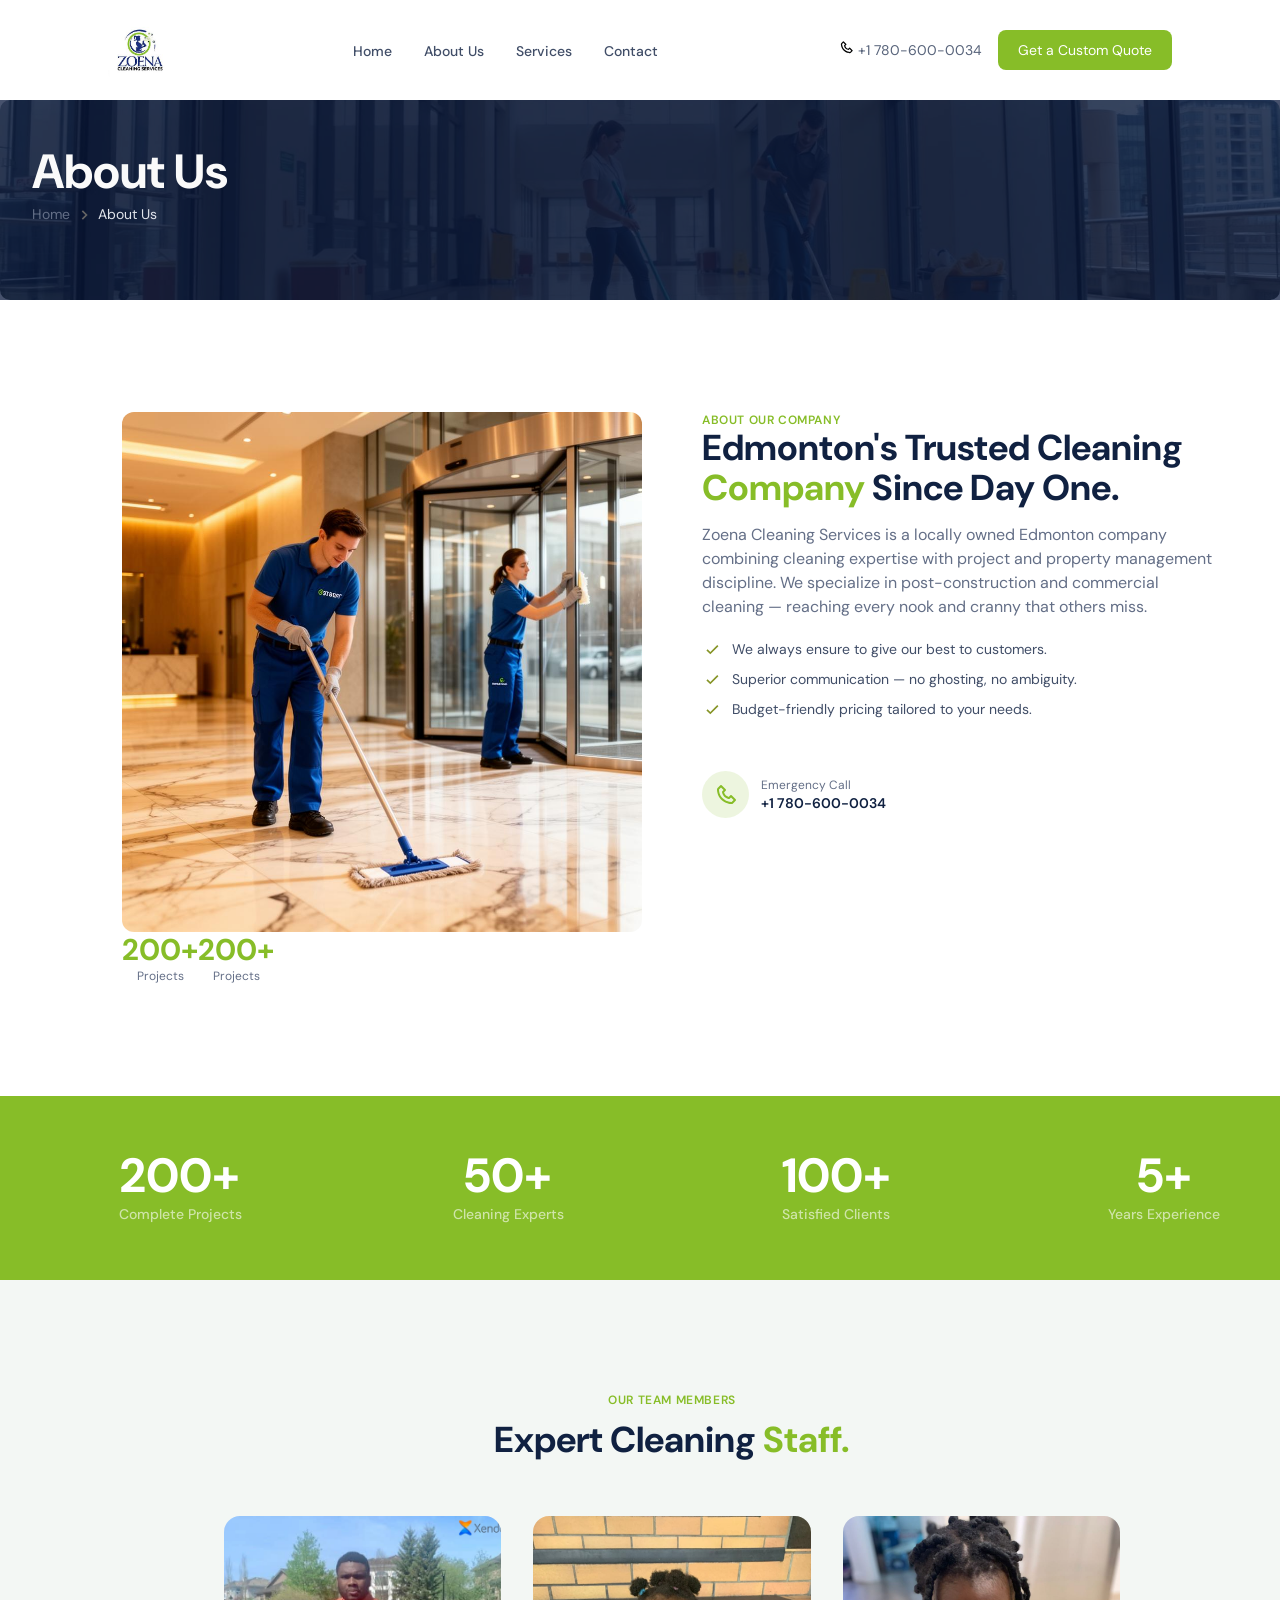
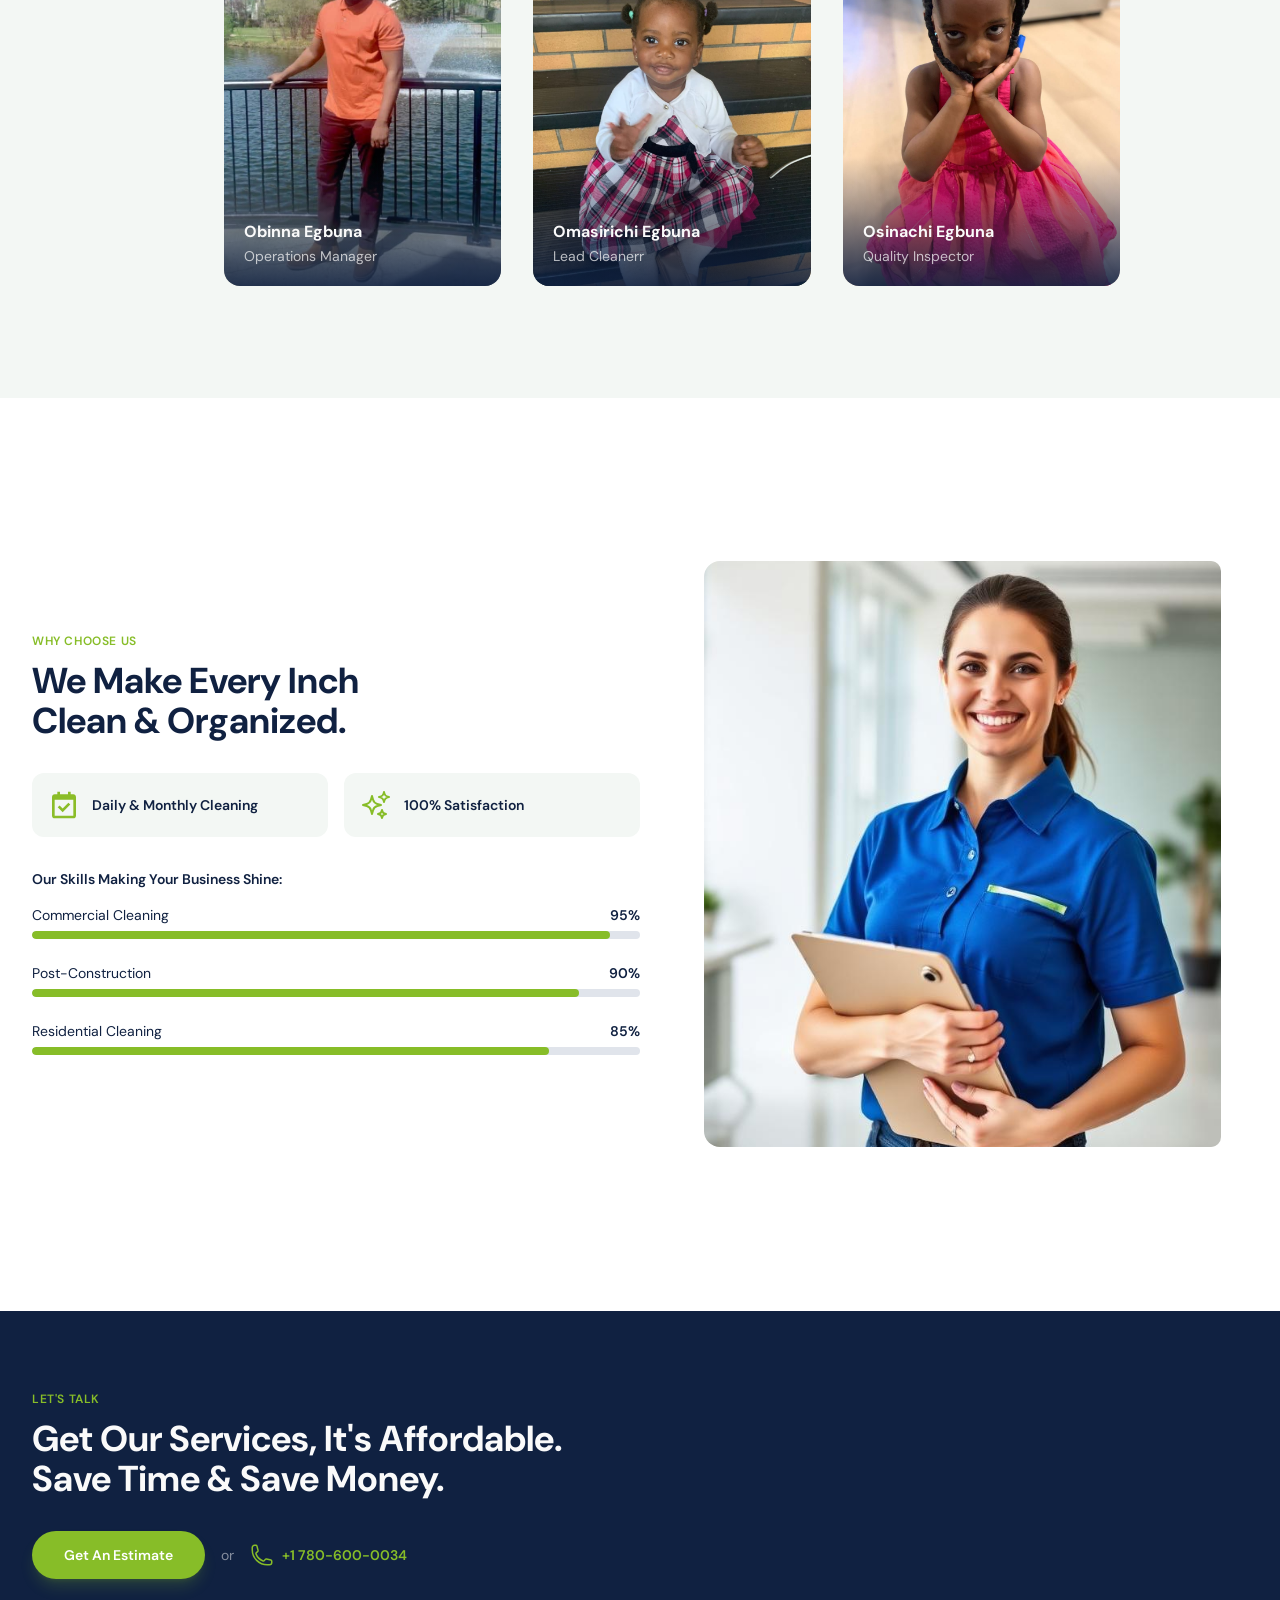
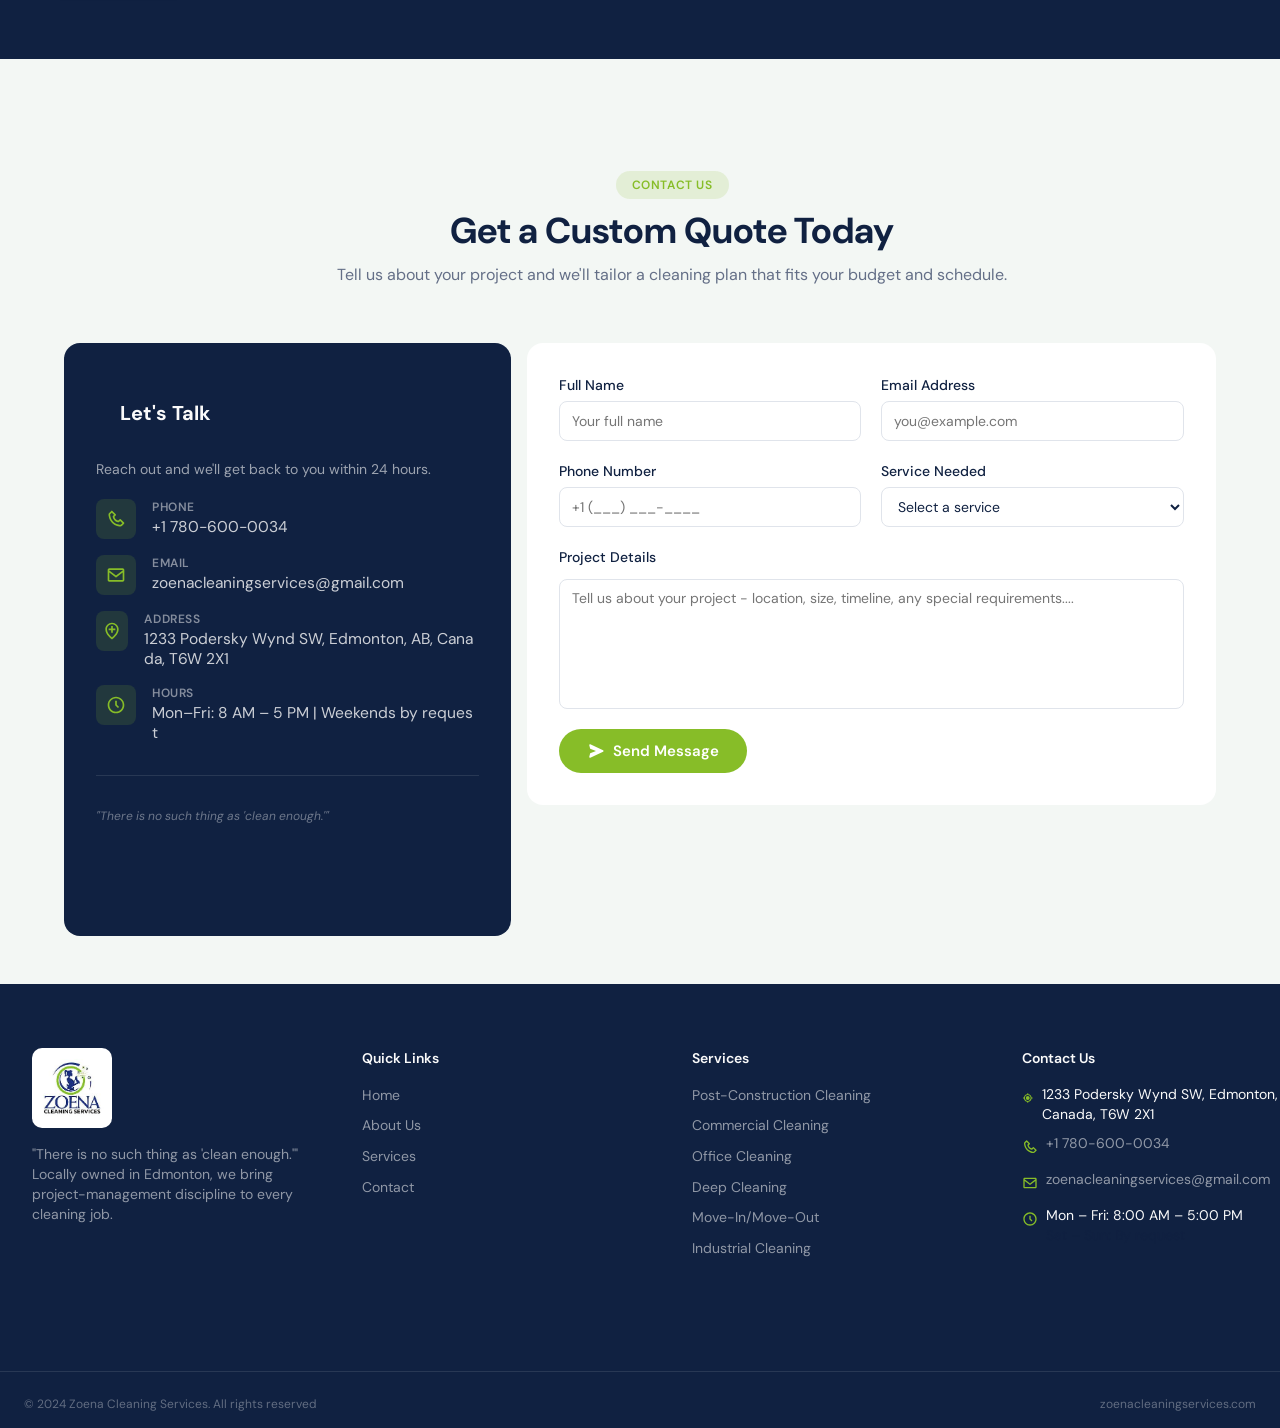
==== commit b8eb75be: "done with the about us hero page" ====
--- a/about-us.html
+++ b/about-us.html
@@ -280,5 +280,207 @@
             </div>
         </div>
     </section>
+
+        <!--CUSTOM CARE SECTION-->
+    <section class="custom_sect">
+        <div class="custom_cnt">
+            <div class="custom_div">
+                <span class="contact_span">Contact Us</span>
+                <h2>Get a Custom Quote Today</h2>
+                <p>Tell us about your project and we'll tailor a cleaning plan that fits your budget and schedule.</p>
+            </div>
+        </div>
+
+        <div class="form_div">
+            <div class="form_left">
+                <div class="form_left_card">
+                    <h3>Let's Talk</h3>
+                    <p>Reach out and we'll get back to you within 24 hours.</p>
+                    <div class="form_dits_cnt">
+                        <div class="form_dits_flex">
+                            <div class="form_dits_svg">
+                        <svg xmlns="http://www.w3.org/2000/svg" width="24" height="24" viewBox="0 0 24 24" style="fill: rgba(135, 189, 40, 1);transform: ;msFilter:;"><path d="M17.707 12.293a.999.999 0 0 0-1.414 0l-1.594 1.594c-.739-.22-2.118-.72-2.992-1.594s-1.374-2.253-1.594-2.992l1.594-1.594a.999.999 0 0 0 0-1.414l-4-4a.999.999 0 0 0-1.414 0L3.581 5.005c-.38.38-.594.902-.586 1.435.023 1.424.4 6.37 4.298 10.268s8.844 4.274 10.269 4.298h.028c.528 0 1.027-.208 1.405-.586l2.712-2.712a.999.999 0 0 0 0-1.414l-4-4.001zm-.127 6.712c-1.248-.021-5.518-.356-8.873-3.712-3.366-3.366-3.692-7.651-3.712-8.874L7 4.414 9.586 7 8.293 8.293a1 1 0 0 0-.272.912c.024.115.611 2.842 2.271 4.502s4.387 2.247 4.502 2.271a.991.991 0 0 0 .912-.271L17 14.414 19.586 17l-2.006 2.005z"></path></svg>
+                            </div>
+                            <div class="form_dits_txt">
+                                <span>Phone</span>
+                                <a href="tel:+17806000034">+1 780-600-0034</a>
+                            </div>
+                        </div>
+
+
+                        <div class="form_dits_flex">
+                            <div class="form_dits_svg">
+                      <svg xmlns="http://www.w3.org/2000/svg" width="24" height="24" viewBox="0 0 24 24" style="fill: rgba(135, 189, 40, 1);transform: ;msFilter:;"><path d="M20 4H4c-1.103 0-2 .897-2 2v12c0 1.103.897 2 2 2h16c1.103 0 2-.897 2-2V6c0-1.103-.897-2-2-2zm0 2v.511l-8 6.223-8-6.222V6h16zM4 18V9.044l7.386 5.745a.994.994 0 0 0 1.228 0L20 9.044 20.002 18H4z"></path></svg>
+                            </div>
+                            <div class="form_dits_txt">
+                                <span>Email</span>
+                                <a href="mailto:zoenacleaningservices@gmail.com">zoenacleaningservices@gmail.com</a>
+                            </div>
+                        </div>
+                        <div class="form_dits_flex">
+                            <div class="form_dits_svg">
+                       <svg xmlns="http://www.w3.org/2000/svg" width="24" height="24" viewBox="0 0 24 24" style="fill: rgba(135, 189, 40, 1);transform: ;msFilter:;"><path d="M11.42 21.815a1.004 1.004 0 0 0 1.16 0C12.884 21.598 20.029 16.44 20 10c0-4.411-3.589-8-8-8S4 5.589 4 9.996c-.029 6.444 7.116 11.602 7.42 11.819zM12 4c3.309 0 6 2.691 6 6.004.021 4.438-4.388 8.423-6 9.731-1.611-1.308-6.021-5.293-6-9.735 0-3.309 2.691-6 6-6z"></path><path d="M11 14h2v-3h3V9h-3V6h-2v3H8v2h3z"></path></svg>
+                            </div>
+                            <div class="form_dits_txt">
+                                <span>Address</span>
+                                <a href="">1233 Podersky Wynd SW, Edmonton, AB, Canada, T6W 2X1</a>
+                            </div>
+                        </div>
+
+
+                        <div class="form_dits_flex">
+                            <div class="form_dits_svg">
+                        <svg xmlns="http://www.w3.org/2000/svg" width="24" height="24" viewBox="0 0 24 24" style="fill: rgba(135, 189, 40, 1);transform: ;msFilter:;"><path d="M12 2C6.486 2 2 6.486 2 12s4.486 10 10 10 10-4.486 10-10S17.514 2 12 2zm0 18c-4.411 0-8-3.589-8-8s3.589-8 8-8 8 3.589 8 8-3.589 8-8 8z"></path><path d="M13 7h-2v5.414l3.293 3.293 1.414-1.414L13 11.586z"></path></svg>
+                            </div>
+                            <div class="form_dits_txt">
+                                <span>Hours</span>
+                                <a href="">Mon–Fri: 8 AM – 5 PM | Weekends by request</a>
+                            </div>
+                        </div>
+                         <div class="form_bottom">
+                        <p>"There is no such thing as 'clean enough.'"</p>
+                    </div>
+                    </div>
+                </div>
+            </div>
+            <div class="form_div_right">
+                <div class="form_div_box">
+                    <form action="#" class="details">
+                    <div class="details_cnt">
+                        <div class="dits_init">
+                            <label for="name">Full Name</label>
+                            <input type="text" id="name" name="name" placeholder="Your full name" required value>
+                        </div>
+                        <div>
+                            <label for="">Email Address</label>
+                            <input type="email" name="email" placeholder="you@example.com" required value>
+                        </div>
+                    </div>
+                    
+                    <div class="details_cnt">
+    <div class="dits_init">
+        <label for="tel">Phone Number</label>
+        <input type="tel" name="phone" placeholder="+1 (___) ___-____">
+    </div>
+    <div class="dits_init">
+        <label for="cream">Service Needed</label>
+        <select name="service" id="cream">
+            <option value="" disabled selected>Select a service</option>
+            <option value="Post-construction Cleaning">Post-Construction Cleaning</option>
+            <option value="Commercial Cleaning">Commercial Cleaning</option>
+            <option value="Office Cleaning">Office Cleaning</option>
+            <option value="Deep Cleaning">Deep Cleaning</option>
+            <option value="Move-In/Move-Out Cleaning">Move-In/Move-Out Cleaning</option>
+            <option value="Other">Other</option>
+        </select>
+    </div>
+</div>
+                    <div>
+                        <label for="">Project Details</label>
+                        <textarea name="" id="space" placeholder="Tell us about your project - location, size, timeline, any special requirements...."></textarea>
+                    </div>
+
+                    <button type="submit" class="send_btn">
+    <svg xmlns="http://www.w3.org/2000/svg" width="18" height="18" viewBox="0 0 24 24" style="fill: #fff;">
+        <path d="m21.426 11.095-17-8A1 1 0 0 0 3.03 4.242l1.212 4.849L12 12l-7.758 2.909-1.212 4.849a.998.998 0 0 0 1.396 1.147l17-8a1 1 0 0 0 0-1.81z"></path>
+    </svg>
+    Send Message
+</button>
+                </form>
+                </div>
+            </div>
+        </div>
+    </section>
+
+     <footer>
+        <div class="footer_cnt">
+            <div class="footer_grid_cnt">
+
+                <div class="footer_grid_cards"> 
+                    <img src="zoena-logo-.png" alt="Company logo">
+                    <p>"There is no such thing as 'clean enough.'" Locally owned in Edmonton, we bring project-management discipline to every cleaning job.</p>
+                </div>
+
+                <div class="quk_lks">
+                    <h4>Quick Links</h4>
+                    <ul>
+                        <li>
+                            <a href="#home">Home</a>
+                        </li>
+                        <li>
+                            <a href="#about us">About Us</a>
+                        </li>
+                        <li>
+                            <a href="#services">Services</a>
+                        </li>
+                        <li>
+                            <a href="#contact">Contact</a>
+                        </li>
+                    </ul>
+                </div>
+
+                 <div class="quk_lks">
+                    <h4>Services</h4>
+                    <ul>
+                        <li>
+                            <a href="#services">Post-Construction Cleaning</a>
+                        </li>
+                        <li>
+                            <a href="#services">Commercial Cleaning</a>
+                        </li>
+                        <li>
+                            <a href="#services">Office Cleaning</a>
+                        </li>
+                        <li>
+                            <a href="#services">Deep Cleaning</a>
+                        </li>
+                        <li>
+                            <a href="#services">Move-In/Move-Out</a>
+                        </li>
+                        <li>
+                            <a href="#services">Industrial Cleaning</a>
+                        </li>
+                    </ul>
+                 </div>
+
+
+                 <div class="quk_lks" id="links">
+                    <h4>Contact Us</h4>
+                    <ul>
+                        <li class="contact_li">
+                           <svg xmlns="http://www.w3.org/2000/svg" width="24" height="24" viewBox="0 0 24 24" style="fill: rgba(135, 189, 40, 1);transform: ;msFilter:;"><circle cx="12" cy="12" r="4"></circle><path d="M13 4.069V2h-2v2.069A8.01 8.01 0 0 0 4.069 11H2v2h2.069A8.008 8.008 0 0 0 11 19.931V22h2v-2.069A8.007 8.007 0 0 0 19.931 13H22v-2h-2.069A8.008 8.008 0 0 0 13 4.069zM12 18c-3.309 0-6-2.691-6-6s2.691-6 6-6 6 2.691 6 6-2.691 6-6 6z"></path></svg>
+                            1233 Podersky Wynd SW, Edmonton, AB, Canada, T6W 2X1
+                        </li>
+
+                        <li class="contact_li">
+                            <svg xmlns="http://www.w3.org/2000/svg" width="24" height="24" viewBox="0 0 24 24" style="fill: rgba(135, 189, 40, 1);transform: ;msFilter:;"><path d="M17.707 12.293a.999.999 0 0 0-1.414 0l-1.594 1.594c-.739-.22-2.118-.72-2.992-1.594s-1.374-2.253-1.594-2.992l1.594-1.594a.999.999 0 0 0 0-1.414l-4-4a.999.999 0 0 0-1.414 0L3.581 5.005c-.38.38-.594.902-.586 1.435.023 1.424.4 6.37 4.298 10.268s8.844 4.274 10.269 4.298h.028c.528 0 1.027-.208 1.405-.586l2.712-2.712a.999.999 0 0 0 0-1.414l-4-4.001zm-.127 6.712c-1.248-.021-5.518-.356-8.873-3.712-3.366-3.366-3.692-7.651-3.712-8.874L7 4.414 9.586 7 8.293 8.293a1 1 0 0 0-.272.912c.024.115.611 2.842 2.271 4.502s4.387 2.247 4.502 2.271a.991.991 0 0 0 .912-.271L17 14.414 19.586 17l-2.006 2.005z"></path></svg>
+                            <a href="#services">+1 780-600-0034</a>
+                        </li>
+                        <li class="contact_li">
+                            <svg xmlns="http://www.w3.org/2000/svg" width="24" height="24" viewBox="0 0 24 24" style="fill: rgba(135, 189, 40, 1);transform: ;msFilter:;"><path d="M20 4H4c-1.103 0-2 .897-2 2v12c0 1.103.897 2 2 2h16c1.103 0 2-.897 2-2V6c0-1.103-.897-2-2-2zm0 2v.511l-8 6.223-8-6.222V6h16zM4 18V9.044l7.386 5.745a.994.994 0 0 0 1.228 0L20 9.044 20.002 18H4z"></path></svg>
+                            <a href="mailto:zoenacleaningservices@gmail.com">
+                                zoenacleaningservices@gmail.com</a>
+                        </li>
+                        <li class="contact_li">
+                           <svg xmlns="http://www.w3.org/2000/svg" width="24" height="24" viewBox="0 0 24 24" style="fill: rgba(135, 189, 40, 1);transform: ;msFilter:;"><path d="M12 2C6.486 2 2 6.486 2 12s4.486 10 10 10 10-4.486 10-10S17.514 2 12 2zm0 18c-4.411 0-8-3.589-8-8s3.589-8 8-8 8 3.589 8 8-3.589 8-8 8z"></path><path d="M13 7h-2v5.414l3.293 3.293 1.414-1.414L13 11.586z"></path></svg>
+                            <div>
+                                 <span>Mon – Fri: 8:00 AM – 5:00 PM</span>
+                           
+                           <span class="li_span">Sat – Sun: By request</span>
+                            </div>
+                        </li>
+                    </ul>
+                </div>
+            </div>
+        </div>
+
+        <div class="footer_btm">
+            <div class="footer_line"></div>
+            <div class="footer_btm_info">
+                <span>© 2024 Zoena Cleaning Services. All rights reserved</span>
+                <a href="https://zoenacleaningservices.com">zoenacleaningservices.com</a>
+            </div>
+        </div>
+    </footer>
 </body>
 </html>
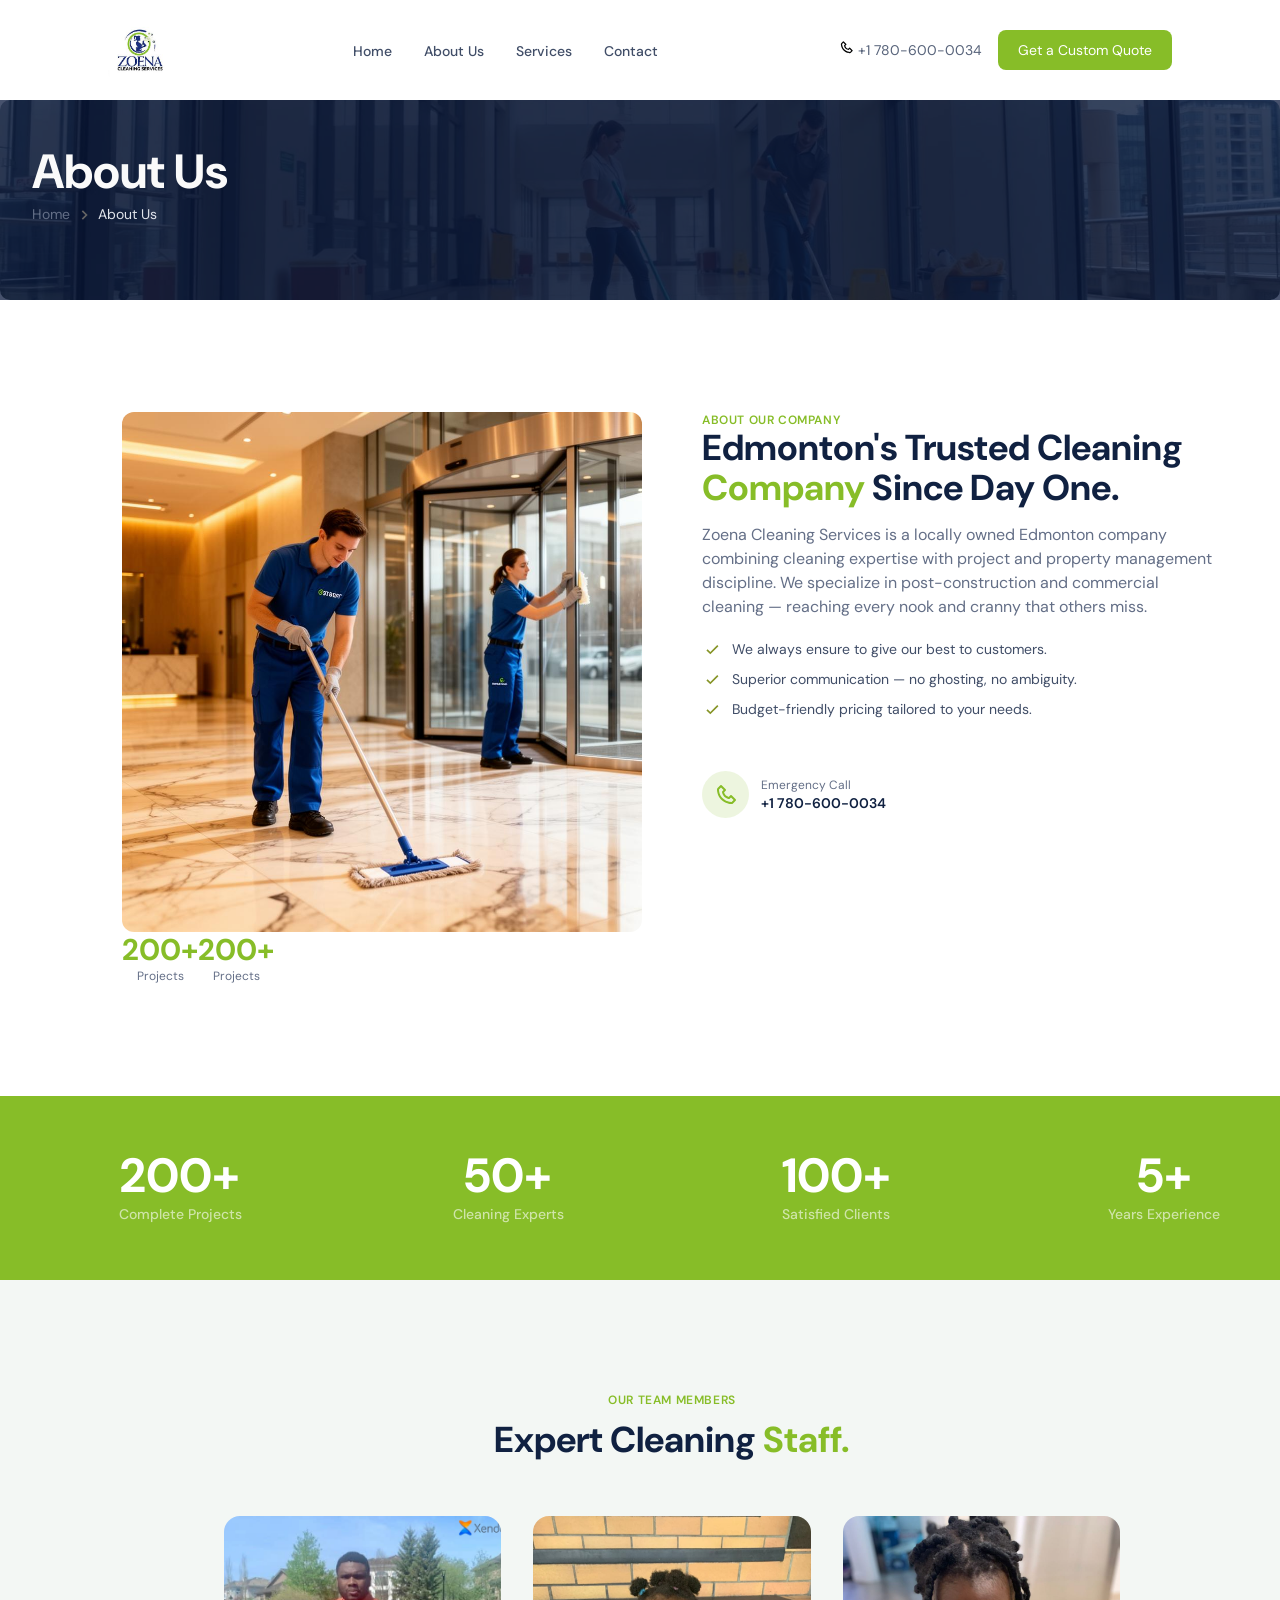
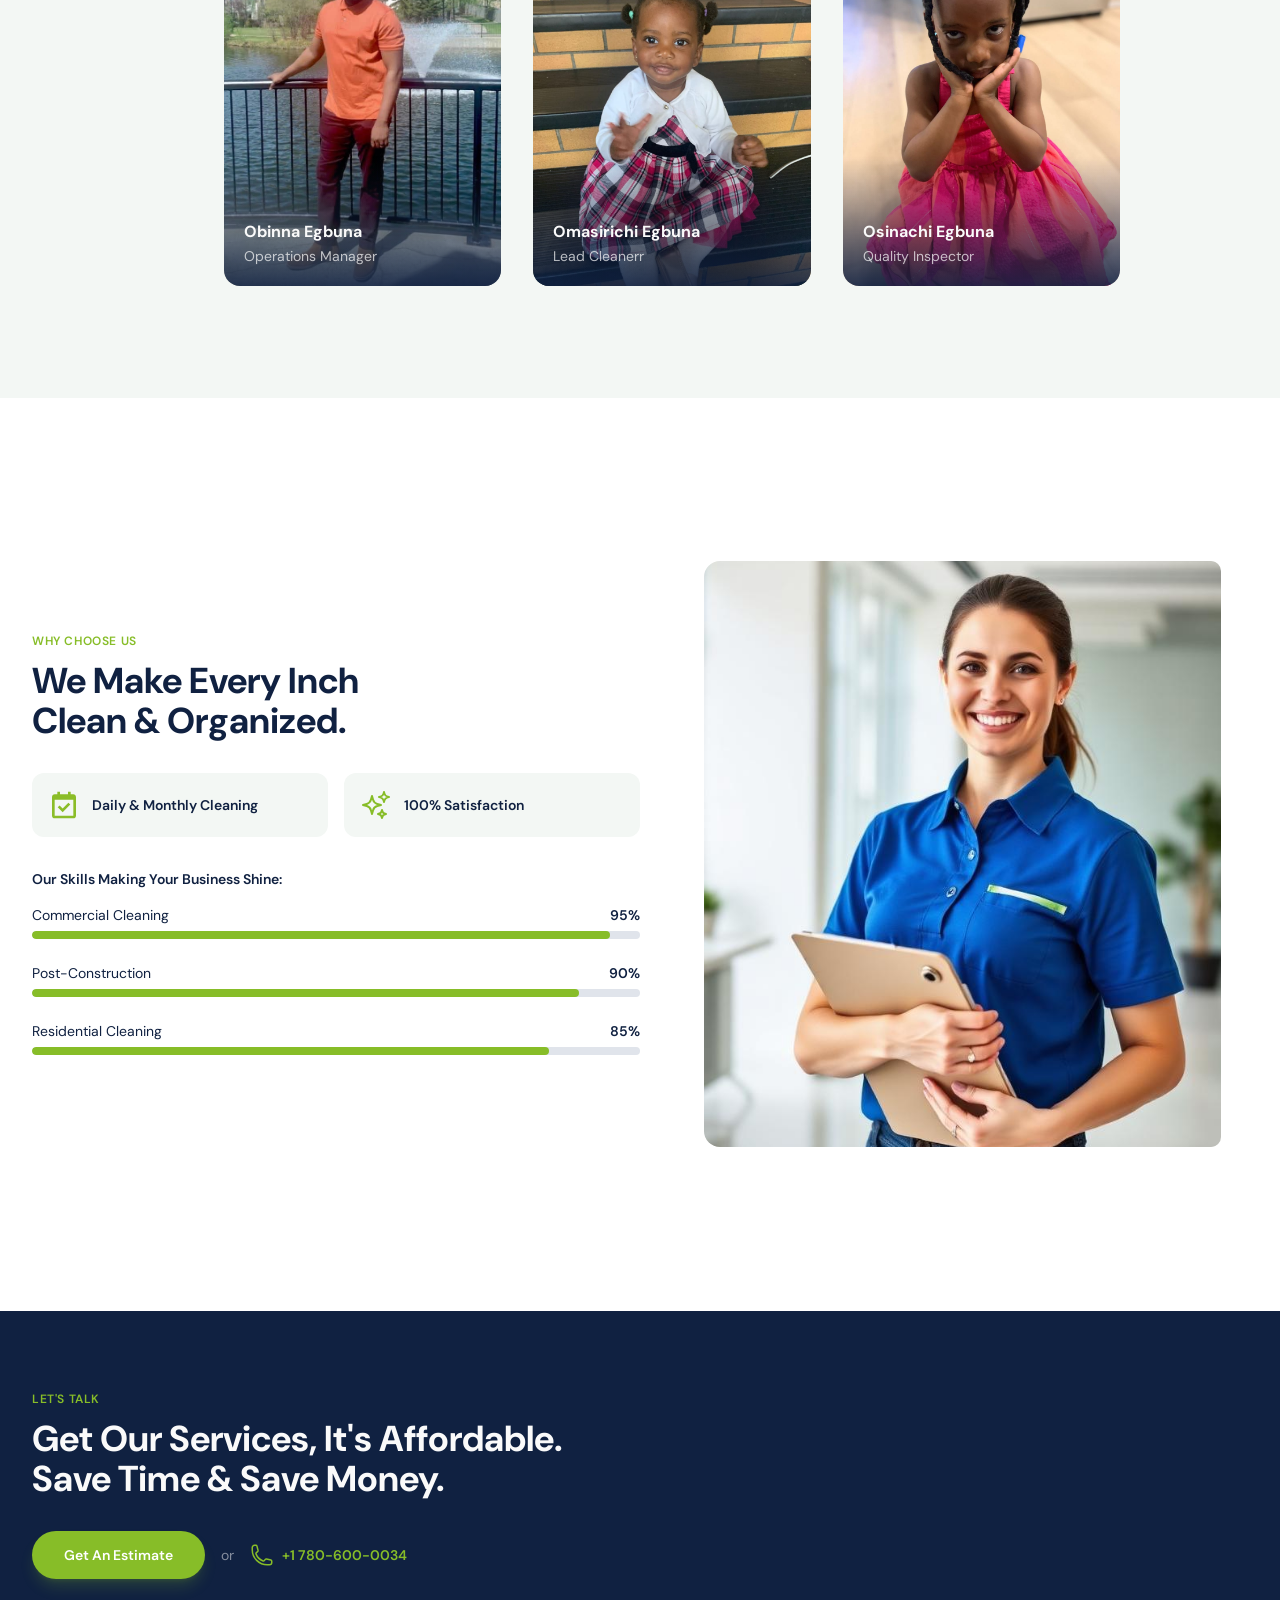
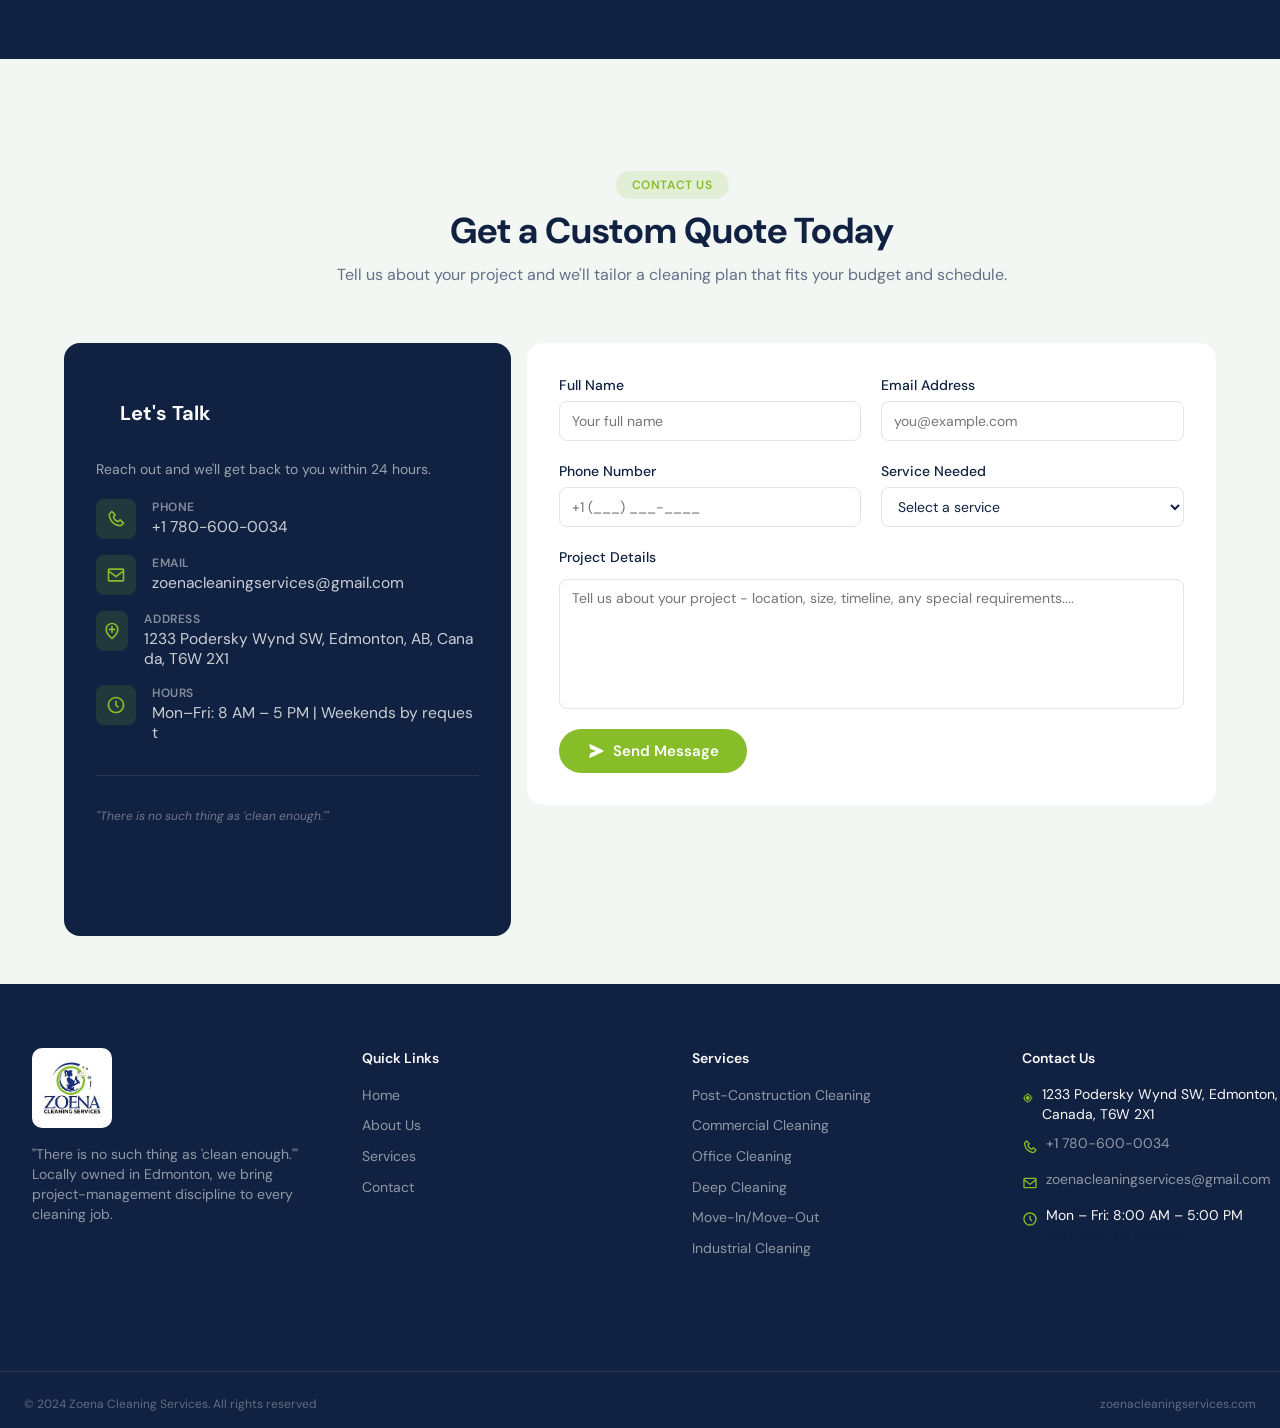
==== commit 2648aaea: "just started with the services page" ====
--- a/about-us.html
+++ b/about-us.html
@@ -29,7 +29,7 @@
                 <a href="#about" class="nav_links">About Us</a>
                </li>
                <li>
-                <a href="#services" class="nav_links">Services</a>
+                <a href="services.html" class="nav_links">Services</a>
                </li>
                <li>
                 <a href="#contact" class="nav_links">Contact</a>
--- a/main.css
+++ b/main.css
@@ -357,25 +357,36 @@
     margin: 0 auto;
 }
 
-
-.about {
+.abt_1 {
     position: relative;
-}
-.about_1 {
-    position: relative;
+    animation: slide-right 0.7s cubic-bezier(0.16, 1, 0.3, 1) forwards;
+}
+
+@keyframes slide-right {
+    from {
+        opacity: 0;
+        transform: translateX(-30px);
+    }
+    to {
+        opacity: 1;
+        transform: translateX(0);
+    }
 }
 
 .big_img {
     width: 100%;
     height: auto;
     border-radius: 12px;
-}
-
-.about_2 {
+    
+}
+
+.abt_2 {
     position: absolute;
     bottom: -20px;
     right: -20px;
     width: 150px;
+
+    
 }
 
 .side_div {
@@ -402,9 +413,21 @@
     color: #646f87;
      font-family: 'DM Sans', sans-serif;
 }
-
 #about_2 {
-    margin-bottom:30px;
+    margin-bottom: 30px;
+    animation-delay: 150ms;
+    animation: slide-left 0.7s cubic-bezier(0.16, 1, 0.3, 1) forwards;
+}
+
+@keyframes slide-left {
+    from {
+        opacity: 0;
+        transform: translateX(30px);
+    }
+    to {
+        opacity: 1;
+        transform: translateX(0);
+    }
 }
 
 .green {
@@ -1159,6 +1182,17 @@
     max-width: 42rem;
     margin-left: auto;
     margin-right: auto;
+    animation: fade-up 0.7s cubic-bezier(0.16, 1, 0.3, 1) forwards;
+}
+@keyframes fade-up {
+    from {
+        opacity: 0;
+        transform: translateY(30px);
+    }
+    to {
+        opacity: 1;
+        transform: translateY(0);
+    }
 }
 
 .contact_span {
@@ -1206,7 +1240,19 @@
 
 .form_left {
     height: 100%;
+    animation: slide-right 0.7s cubic-bezier(0.16, 1, 0.3, 1) forwards;
     /* grid-column: span 2 / span 2; */
+}
+
+@keyframes slide-right {
+    from {
+        opacity: 0;
+        transform: translateX(-30px);
+    }
+    to {
+        opacity: 1;
+        transform: translateX(0);
+    }
 }
 
 .form_left_card {
@@ -1307,8 +1353,20 @@
 }
 
 .form_div_right {
-    /* grid-column: span 3 / span 3; */
-    
+    animation: slide-left 0.7s cubic-bezier(0.16, 1, 0.3, 1) forwards;
+    animation-delay: 150ms;
+    /* grid-column: span 3 / span 3; */ 
+}
+
+@keyframes slide-left {
+    from {
+        opacity: 0;
+        transform: translateX(30px);
+    }
+    to {
+        opacity: 1;
+        transform: translateX(0);
+    }
 }
 
 .form_div_box {
@@ -1710,7 +1768,20 @@
 .stat-grid-card {
     text-align: center;
 
-}
+    animation: fade-up 0.7s cubic-bezier(0.16, 1, 0.3, 1) forwards;
+    }
+
+    @keyframes fade-up {
+    from {
+        opacity: 0;
+        transform: translateY(30px);
+    }
+    to {
+        opacity: 1;
+        transform: translateY(0);
+    }
+}
+
 
 .stat-grid-card-num {
     font-size: 3rem;
@@ -1749,6 +1820,18 @@
     max-width: 42rem;
     margin-left: auto;
     margin-right: auto;
+    animation: fade-up 0.7s cubic-bezier(0.16, 1, 0.3, 1) forwards;
+}
+
+@keyframes fade-up {
+    from {
+        opacity: 0;
+        transform: translateY(30px);
+    }
+    to {
+        opacity: 1;
+        transform: translateY(0);
+    }
 }
 
 .expert-span {
@@ -1793,7 +1876,18 @@
 .expert-staff-container {
     overflow: hidden;
     aspect-ratio: 3 / 4;
-
+    animation: fade-up 0.7s cubic-bezier(0.16, 1, 0.3, 1) forwards;
+    animation-delay: 150ms;
+}
+@keyframes fade-up {
+    from {
+        opacity: 0;
+        transform: translateY(30px);
+    }
+    to {
+        opacity: 1;
+        transform: translateY(0);
+    }
 }
 
 .expert-staff-container img {
@@ -2138,4 +2232,64 @@
     display: flex;
     align-items: center;
     text-decoration: none;
+}
+
+
+/* SERVICES STYLING */
+.aervices_hero {
+    padding-top: 7rem;
+    padding-bottom: 5rem;
+    overflow: hidden;
+    position: relative;
+}
+
+.services_hero_div {
+    top: 0px;
+    right: 0px;
+    bottom: 0px;
+    left: 0px;
+    position: absolute;
+}
+
+.services_hero_div img {
+    object-fit: cover;
+    width: 100%;
+    height: 100%;
+}
+
+.services_cover_color {
+    background-color: #102141cc;
+    top: 0px;
+    right: 0px;
+    bottom: 0px;
+    left: 0px;
+    position: absolute;
+}
+
+.services_hero_text {
+    padding-left: 2rem;
+    padding-right: 2rem;
+    margin-left: auto;
+    margin-right: auto;
+    z-index: 10;
+    position: relative;
+    width: 100%;
+    text-align: center;
+}
+
+.services_hero_text h1{
+    font-size: 3rem;
+    line-height: 1;
+    color: #fafafa;
+    font-weight: 700;
+}
+.services_hero_p{
+    font-size: 1rem;
+    line-height: 1.5rem;
+    color: #fafafa99;
+    max-width: 36rem;
+    margin-top: 1rem;
+    margin-left: auto;
+    margin-right: auto;
+    text-align: center;
 }
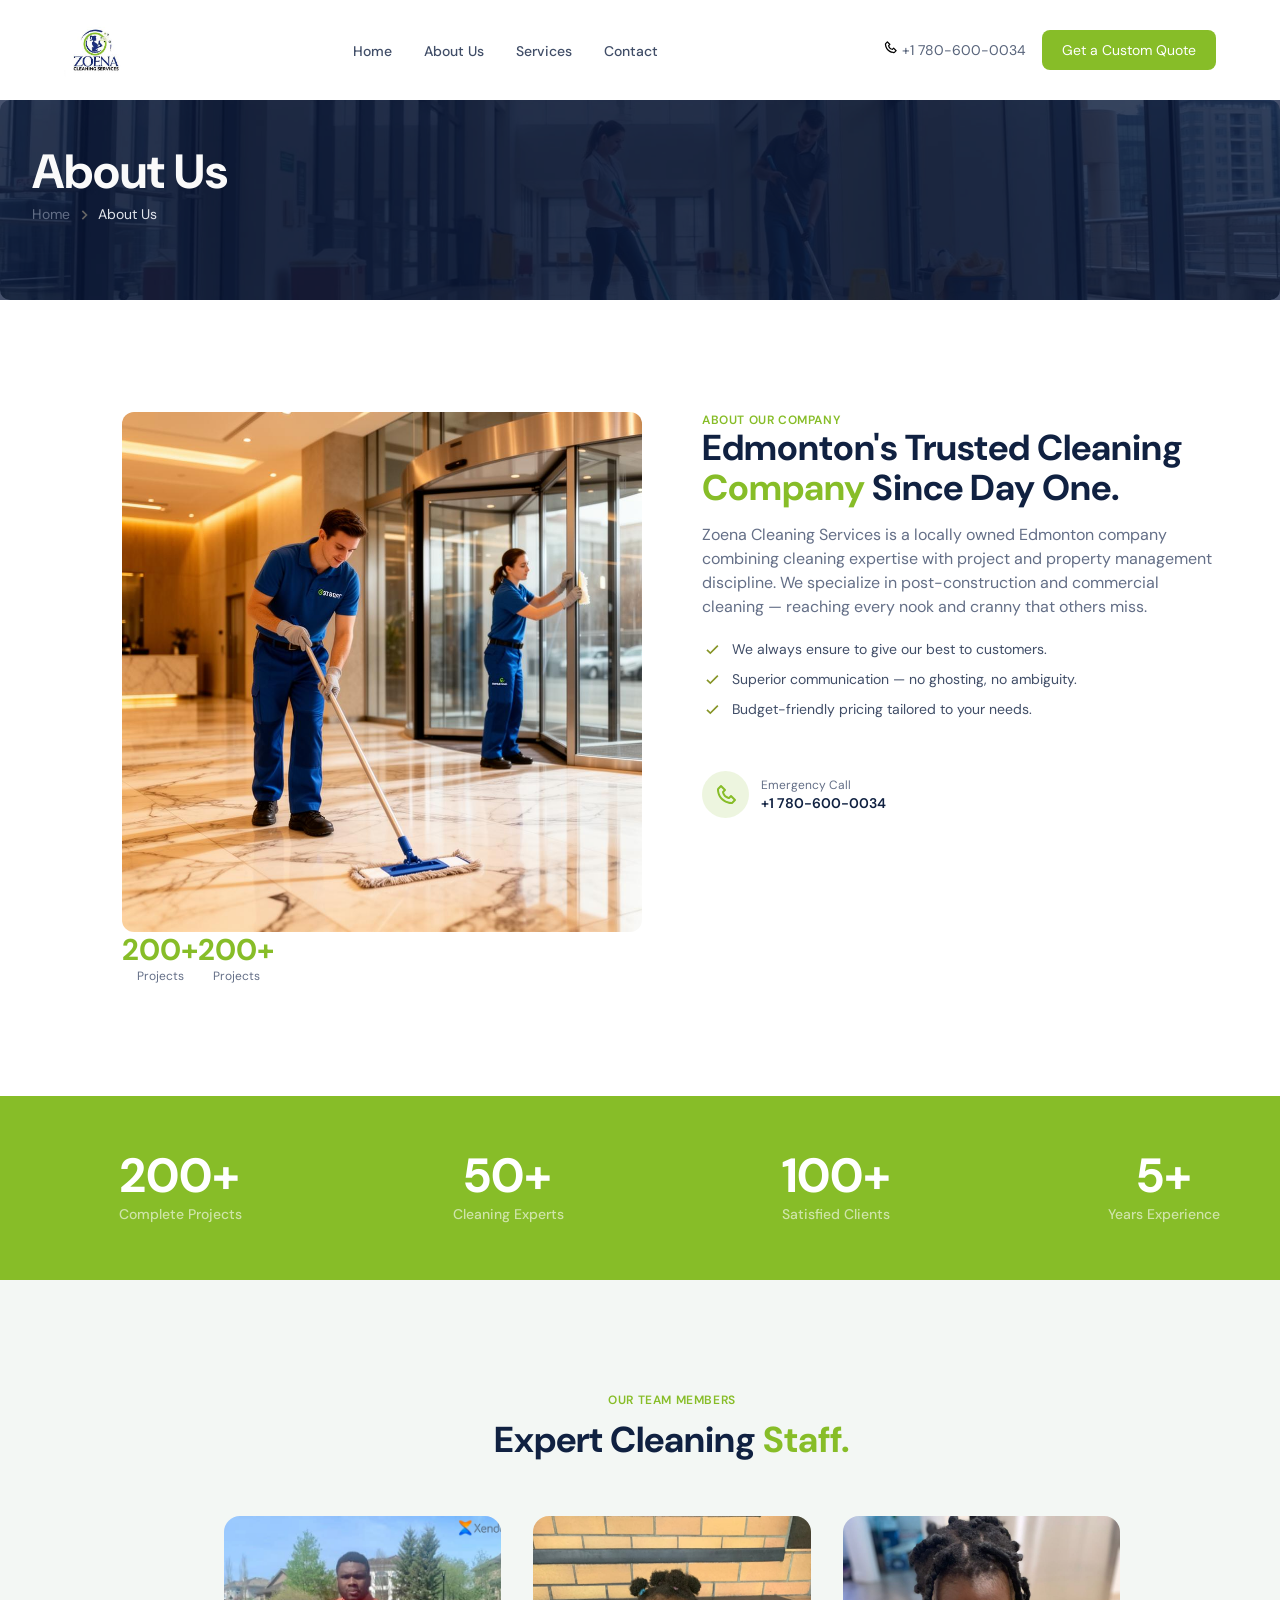
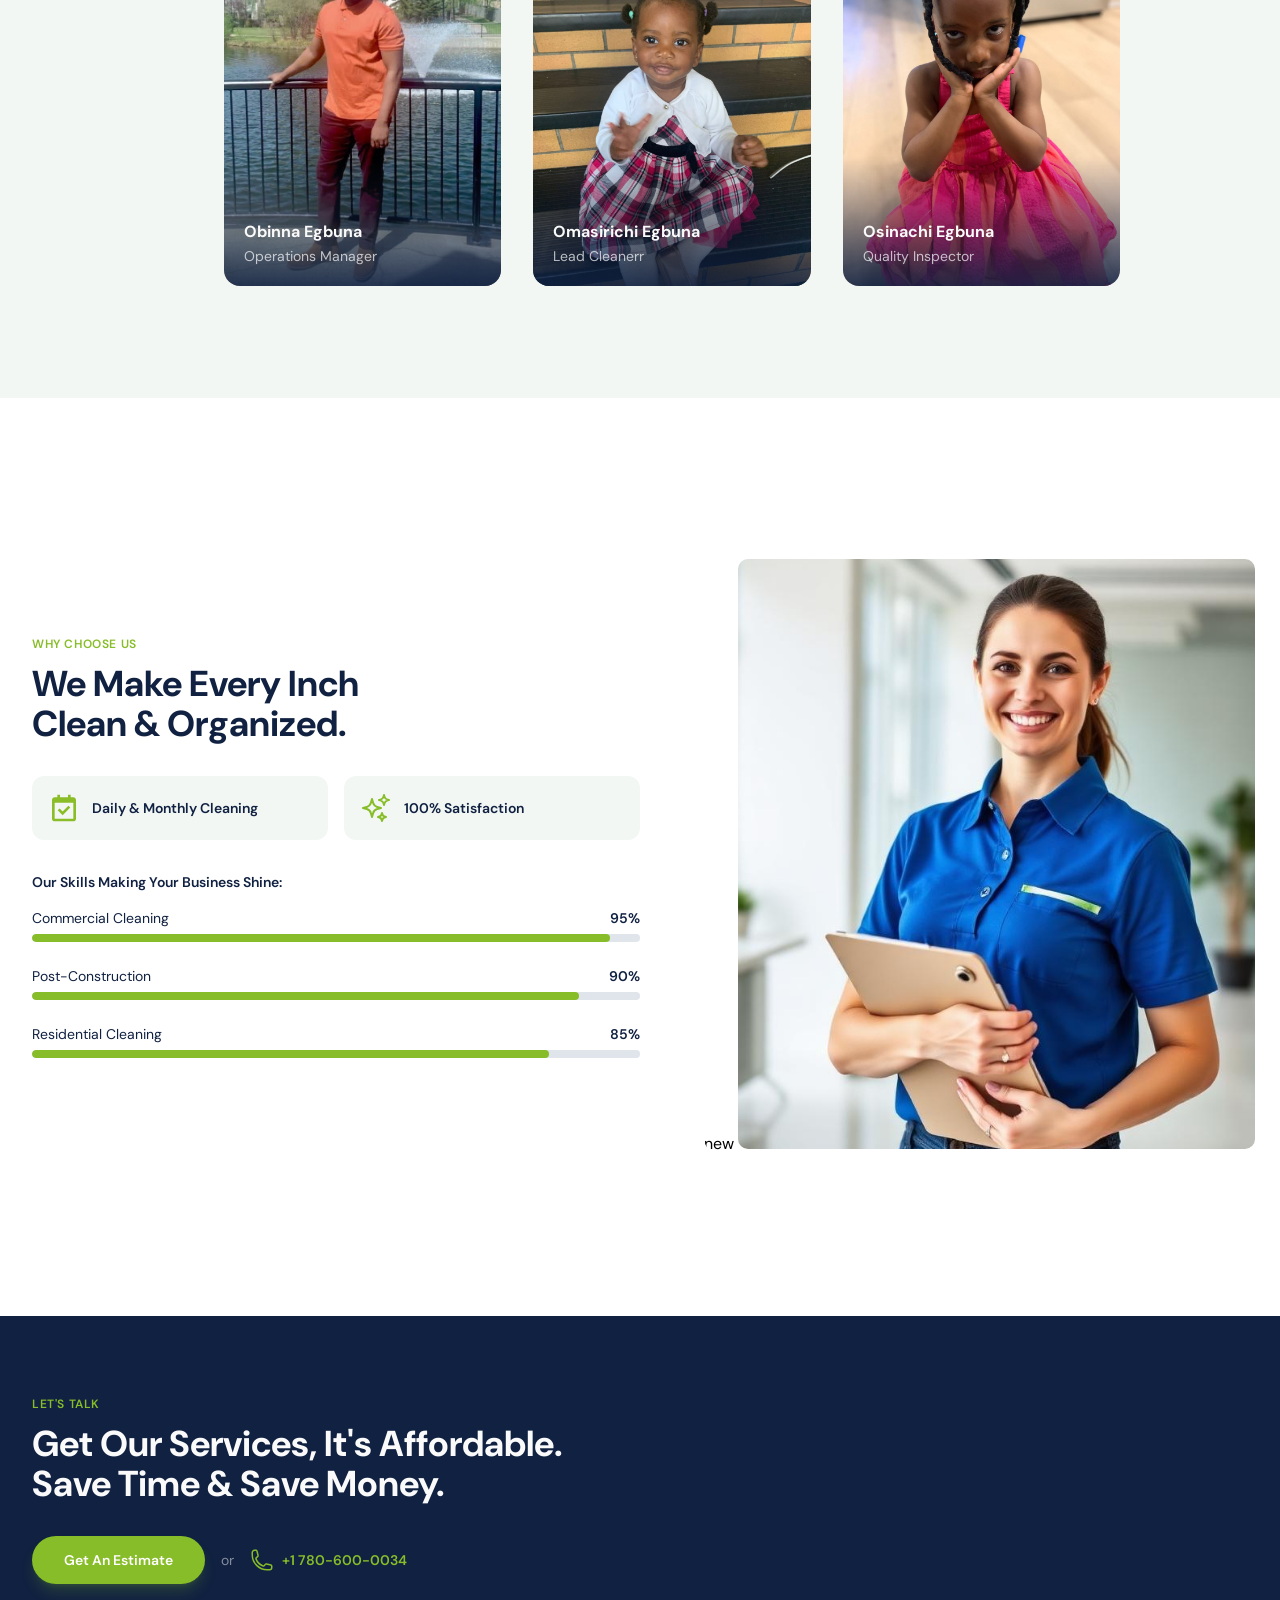
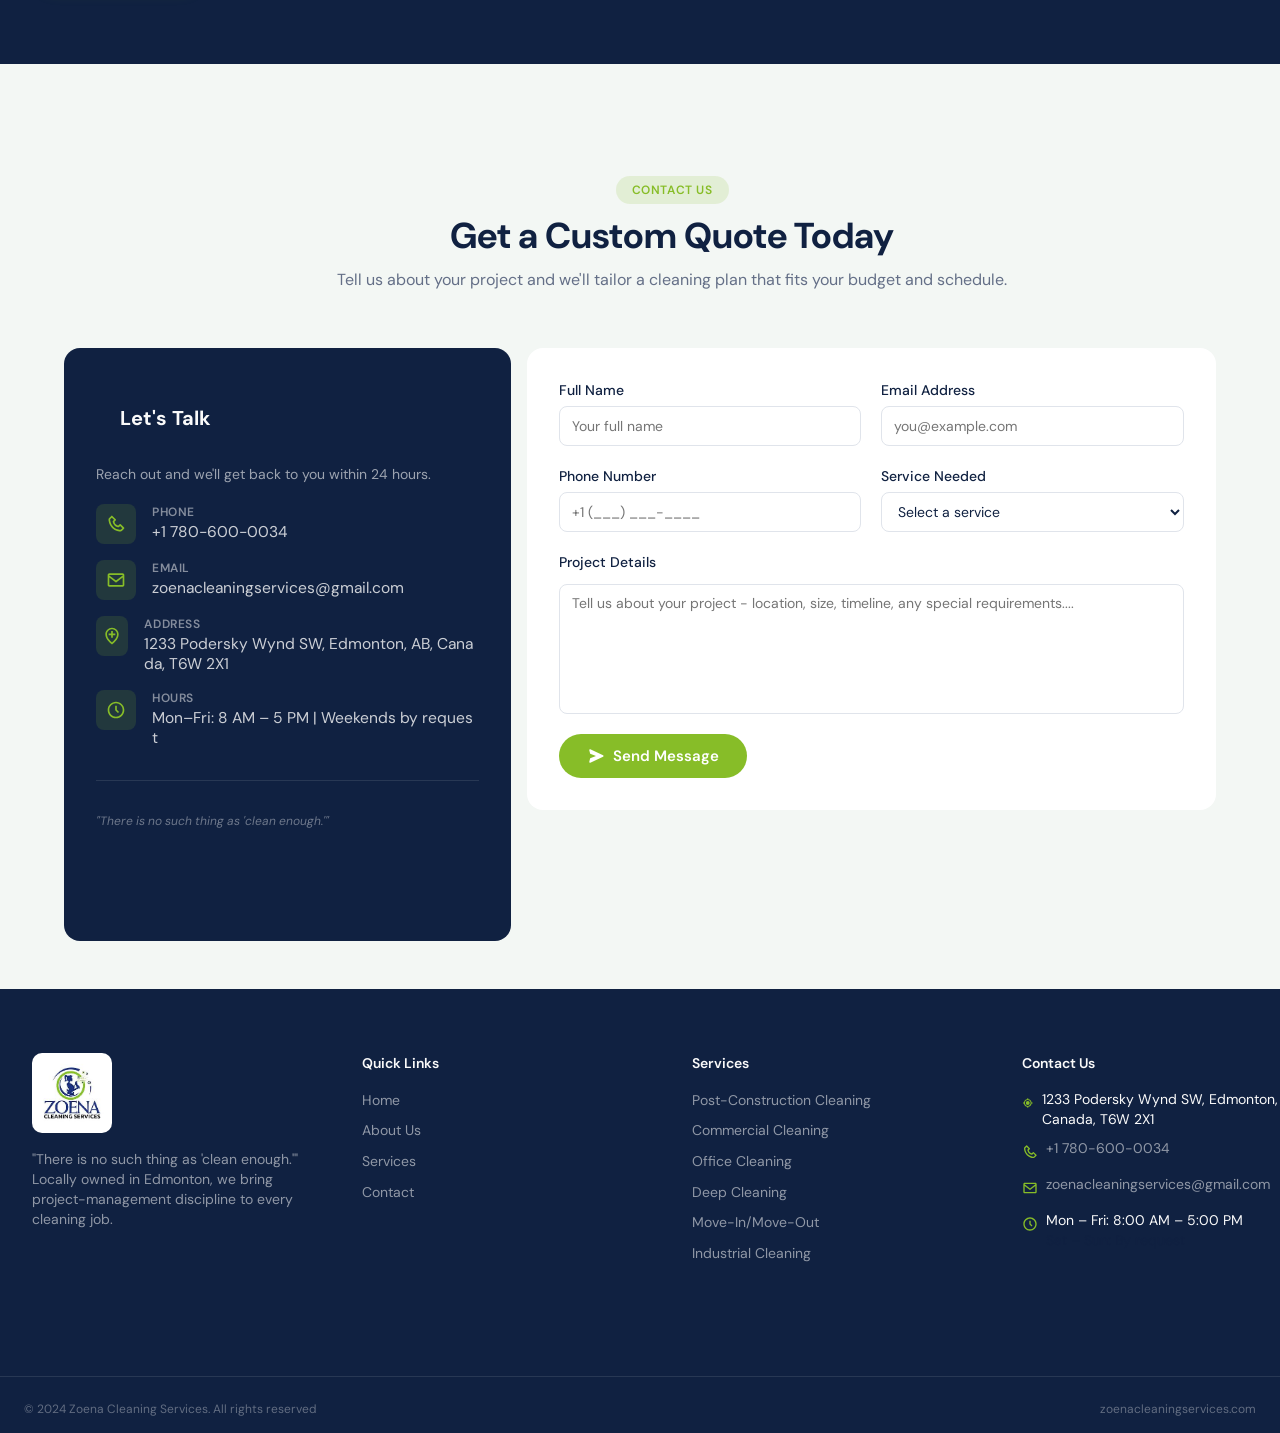
==== commit d7e49f61: "MEW" ====
--- a/about-us.html
+++ b/about-us.html
@@ -251,7 +251,7 @@
 
                 <div class="choose-card-right">
                     <div class="choose-card-right-image">
-                        <img src="why-about-.jpg" alt="an agent">
+              new        <img src="why-about-.jpg" alt="an agent">
                     </div>
                 </div>
             </div>
--- a/main.css
+++ b/main.css
@@ -3,11 +3,16 @@
     margin: 0;
     font-family:'DM Sans', sans-serif;
 }
+
+body {
+    min-height: 100vh;
+}
 .nav_container {
     display: flex;
     justify-content: space-around;
     align-items: center;
     padding: 18px;
+    gap: 17rem;
     position: sticky;
     top: 0;
     z-index: 1000;
@@ -117,7 +122,6 @@
     font-family: 'DM Sans', sans-serif;
     font-weight: 900;
     font-display: swap; 
-
 }
 
 .left_sect p {
@@ -2236,9 +2240,10 @@
 
 
 /* SERVICES STYLING */
-.aervices_hero {
+.services_hero {
     padding-top: 7rem;
     padding-bottom: 5rem;
+    width: 100%;
     overflow: hidden;
     position: relative;
 }
@@ -2283,6 +2288,7 @@
     color: #fafafa;
     font-weight: 700;
 }
+
 .services_hero_p{
     font-size: 1rem;
     line-height: 1.5rem;
@@ -2292,4 +2298,567 @@
     margin-left: auto;
     margin-right: auto;
     text-align: center;
-}+}
+
+.services_hero_mini_text {
+    display: flex;
+    justify-content: center;
+    align-items: center;
+    gap: 0.5rem;
+    margin-top: 1rem;
+    font-size: 0.875rem;
+    line-height: 1.25rem;
+    color: #fafafa99;
+}
+
+.services_hero_mini_text a {
+    transition: all 0.15s cubic-bezier(0.4, 0, 0.2, 1);
+    text-decoration: none;
+    font-size: 0.875rem;
+    line-height: 1.25rem;
+    font-size: 0.875rem;
+    line-height: 1.25rem;
+    color: #fafafa99;
+    cursor: progress;
+}
+
+.services_hero_mini_text a:hover {
+    color: #6fa020;
+}
+
+.services_hero_mini_text svg {
+    width: 0.875rem;
+    height: 0.875rem;
+    color: #fafafa99;
+    font-size: 0.875rem;
+    line-height: 1.25rem;
+}
+
+.services_hero_mini_text  span {
+    color: #fafafacc;
+}
+
+.advertisment-section {
+    padding-top: 7rem;
+    padding-bottom: 7rem;
+    background-color: #f3f7f4;
+}
+
+.advertisment-container {
+    padding-left: 2rem;
+    padding-right: 2rem;
+    margin-left: auto;
+    margin-right: auto;
+    width: 100%;
+}
+
+.advertisment-grid {
+    display: grid;
+    grid-template-columns: repeat(3, minmax(0, 1fr));
+    gap: 2rem;
+    max-width: 72rem;
+    margin-left: auto;
+    margin-right: auto;
+}
+
+.advertisment-card {
+    background-color: #ffffff;
+    border-radius: 1rem;
+    overflow: hidden;
+    box-shadow: 0 1px 2px 0 rgba(0, 0, 0, 0.05);
+    transition: all 0.4s ease;
+    animation: fade-up 0.7s cubic-bezier(0.16, 1, 0.3, 1) forwards;
+}
+
+@keyframes fade-up {
+    from {
+        opacity: 0;
+        transform: translateY(30px);
+    }
+    to {
+        opacity: 1;
+        transform: translateY(0);
+    }
+}
+
+.advertisment-image {
+    overflow: hidden;
+    aspect-ratio: 4 / 3;
+    position: relative;
+}
+
+.advertisment-image img {
+    object-fit: cover;
+    width: 100%;
+    height: 100%;
+    max-width: 100%;
+    transition: transform 0.6s cubic-bezier(0.4, 0, 0.2, 1);
+}
+
+.advertisment-deets-flex {
+    display: flex;
+    justify-content: center;
+    margin-top: -1.5rem;
+    z-index: 10;
+    position: relative;
+}
+
+.services-svg {
+    box-shadow: 0 4px 20px rgba(135, 189, 40, 0.25);
+    box-shadow: 0 10px 15px -3px rgba(135, 189, 40, 0.25), 
+    0 4px 6px -4px rgba(135, 189, 40, 0.25);
+    background-color: #87bd28;
+    border-radius: .75rem;
+    display: flex;
+    justify-content: center;
+    align-items: center;
+    width: 3rem;
+    height: 3rem;
+}
+
+.services-svg svg{
+    color: #ffffff;
+    width: 1.25rem;
+    height: 1.25rem;
+}
+
+.services-texts {
+    padding-left: 1.5rem;
+    padding-right: 1.5rem;
+    text-align: center;
+    padding-top: 1rem;
+    padding-bottom: 1.5rem;
+}
+
+.services-texts h3 {
+    font-size: 1rem;
+    line-height: 1.5rem;
+    color: #102141;
+    font-weight: 700;
+    margin-bottom: .5rem;
+    text-align: center;
+}
+
+.services-texts p {
+    font-size: .875rem;
+    line-height: 1.25rem;
+    color: #646f87;
+    margin-bottom: 1rem;
+}
+
+.services-texts a {
+    font-size: .875rem;
+    font-size: .875rem;
+    line-height: 1.25rem;
+    transition-duration: .2s;
+    color: #87bd28;
+    font-weight: 600;
+    display: inline-flex;
+    align-items: center;
+    transition-property: color, background-color, border-color, text-decoration-color, fill, stroke;
+    transition-timing-function: cubic-bezier(0.4, 0, 0.2, 1);
+    text-decoration: none;
+}
+
+.advertisment-card:hover .advertisment-image img {
+    transform: scale(1.05);
+}
+
+.advertisment-card:hover {
+    transform: translateY(-2px);
+    box-shadow: 0 10px 20px rgba(0, 0, 0, 0.08);
+}
+
+.spotless-space-arena {
+    background-color: #102141;
+    overflow: hidden;
+    position: relative;
+}
+
+.spotless-space-container {
+    padding-left: 2rem;
+    padding-right: 2rem;
+    margin-left: auto;
+    margin-right: auto;
+    width: 100%;
+}
+
+.spotless-space-grid {
+    display: grid;
+    align-items: flex-end;
+    grid-template-columns: repeat(2, minmax(0px, 1fr));
+    gap: 2rem;
+}
+
+.spotless-space-card-left {
+        /* animation: 0.7s cubic-bezier(0.16, 1, 0.3, 1) 0s 1 normal forwards running slide-right; */
+    position: relative;
+}
+
+.spotless-space-card-left img {
+    margin-left: 0px;
+    margin-right: 0px;
+    object-fit: cover;
+    border-top-left-radius: 1rem;
+    border-top-right-radius: 1rem;
+    max-width: 28rem;
+    width: 100%;
+    height: auto;
+}
+
+.spotless-space-card-right {
+    padding-top: 5rem;
+    padding-bottom: 5rem;
+    /* animation: 0.7s cubic-bezier(0.16, 1, 0.3, 1) 0s 1 normal forwards running slide-left; */
+}
+
+.spotless-space-card-right h2 {
+    font-size: 2.25rem;
+    line-height: 2.5rem;
+    font-size: 2.25rem;
+    line-height: 2.5rem;
+    font-weight: 700;
+    color: #fafafa;
+    text-wrap: balance;
+}
+
+.spotless-space-card-right p {
+    font-size: 1rem;
+    line-height: 1.5rem;
+    color: #fafafa99;
+    max-width: 28rem;
+    max-width: 28rem;
+
+}
+
+.lets-talk-f-a:hover {
+    background-color: #88b43c;
+}
+
+
+
+/* ================================
+   RESPONSIVE STYLES
+   ================================ */
+
+/* TABLET - 768px and below */
+@media (max-width: 768px) {
+
+    /* NAVBAR */
+    .nav_container {
+        gap: 1rem;
+        padding: 12px 1rem;
+        flex-wrap: wrap;
+        justify-content: space-between;
+    }
+
+    .services {
+        display: none; /* hide nav links on mobile */
+    }
+
+    .tel_link {
+        display: none; /* hide phone number on mobile */
+    }
+
+    /* HERO SECTION */
+    .sect_container {
+        flex-direction: column;
+        padding: 40px 20px;
+        gap: 30px;
+        text-align: center;
+    }
+
+    .left_sect h1 {
+        font-size: clamp(28px, 8vw, 48px);
+    }
+
+    .left_sect p {
+        font-size: 16px;
+        margin-bottom: 40px;
+        max-width: 100%;
+    }
+
+    .right_sect img {
+        width: 100%;
+        max-width: 400px;
+        margin: 0 auto;
+        display: block;
+    }
+
+    .serv_btn {
+        margin-left: 0;
+        justify-content: center;
+    }
+
+    .clt_div {
+        margin-left: 0;
+        justify-content: center;
+    }
+
+    /* PROJECTS */
+    .projects_container {
+        grid-template-columns: repeat(3, minmax(0, 1fr));
+        gap: 1rem;
+        padding: 1.5rem 1rem;
+    }
+
+    /* CARDS SECTION */
+    .card_container {
+        grid-template-columns: repeat(2, minmax(0, 1fr));
+        gap: 1rem;
+    }
+
+    /* ABOUT SECTION */
+    .about_ctn {
+        grid-template-columns: 1fr;
+        gap: 40px;
+    }
+
+    .about h2 {
+        font-size: 1.75rem;
+        line-height: 2rem;
+    }
+
+    /* SERVICES / GRADIENT SECTION */
+    .gradient_div {
+        flex-direction: column;
+        align-items: flex-start;
+        gap: 1rem;
+    }
+
+    .gradient h2 {
+        font-size: 1.75rem;
+        line-height: 2rem;
+    }
+
+    .pic_cnt {
+        flex-direction: column;
+        padding: 0 1rem;
+    }
+
+    .pic_div {
+        width: 100%;
+    }
+
+    /* WHY CHOOSE US */
+    .cleaning_grid {
+        grid-template-columns: 1fr;
+    }
+
+    .left_grid_cnt {
+        grid-template-columns: repeat(2, minmax(0, 1fr));
+    }
+
+    .grid_right h2 {
+        font-size: 1.75rem;
+        line-height: 2rem;
+    }
+
+    /* HOW WE WORK */
+    .direction_div {
+        grid-template-columns: 1fr;
+        gap: 3rem;
+        padding: 0 2rem;
+    }
+
+    .line {
+        display: none;
+    }
+
+    /* GALLERY */
+    .gal_grid {
+        grid-template-columns: repeat(2, minmax(0, 1fr));
+    }
+
+    /* QUOTE CARD */
+    .quote_card {
+        flex-direction: column;
+        width: 90%;
+        padding: 2rem;
+        gap: 1.5rem;
+        text-align: center;
+    }
+
+    .quote_left {
+        text-align: center;
+    }
+
+    /* NAMES SECTION */
+    .names_div {
+        gap: 2rem;
+    }
+
+    /* CONTACT FORM */
+    .form_div {
+        grid-template-columns: 1fr;
+        gap: 2rem;
+        padding: 0 1rem;
+    }
+
+    .details_cnt {
+        grid-template-columns: 1fr;
+    }
+
+    /* FOOTER */
+    .footer_grid_cnt {
+        grid-template-columns: repeat(2, minmax(0, 1fr));
+        gap: 2rem;
+    }
+
+    .footer_btm_info {
+        flex-direction: column;
+        gap: 0.5rem;
+        text-align: center;
+        padding: 0;
+    }
+
+    /* ABOUT HERO */
+    .about_hero {
+        height: 250px;
+    }
+
+    .about_hero_text h1 {
+        font-size: 2rem;
+    }
+
+    /* STATS */
+    .stat-grid {
+        grid-template-columns: repeat(2, minmax(0, 1fr));
+        gap: 1.5rem;
+    }
+
+    /* EXPERT STAFF */
+    .expert-staff-grid {
+        grid-template-columns: 1fr;
+        max-width: 20rem;
+    }
+
+    /* CHOOSE SECTION */
+    .choose-grid {
+        grid-template-columns: 1fr;
+        gap: 2rem;
+    }
+
+    .choose-mini-card-grid {
+        grid-template-columns: 1fr;
+    }
+
+    /* SERVICES HERO */
+    .services_hero {
+        height: 300px;
+    }
+
+    .services_hero_text h1 {
+        font-size: 2rem;
+    }
+
+    /* ADVERTISEMENT CARDS */
+    .advertisment-grid {
+        grid-template-columns: 1fr;
+    }
+
+    /* SPOTLESS SECTION */
+    .spotless-space-grid {
+        grid-template-columns: 1fr;
+    }
+
+    .spotless-space-card-right {
+        padding-top: 2rem;
+        padding-bottom: 2rem;
+    }
+
+    .spotless-space-card-right h2 {
+        font-size: 1.75rem;
+    }
+}
+
+/* MOBILE - 480px and below */
+@media (max-width: 480px) {
+
+    /* NAVBAR */
+    .tel_link_2 {
+        font-size: 0.75rem;
+        padding: 0.5rem 0.875rem;
+    }
+
+    /* HERO */
+    .left_sect h1 {
+        font-size: clamp(24px, 7vw, 36px);
+    }
+
+    /* PROJECTS */
+    .projects_container {
+        grid-template-columns: 1fr;
+        max-width: 16rem;
+    }
+
+    /* CARDS */
+    .card_container {
+        grid-template-columns: 1fr;
+    }
+
+    /* GALLERY */
+    .gal_grid {
+        grid-template-columns: 1fr;
+    }
+
+    /* FOOTER */
+    .footer_grid_cnt {
+        grid-template-columns: 1fr;
+    }
+
+    /* QUOTE CARD */
+    .quote_card {
+        width: 95%;
+        padding: 1.5rem;
+    }
+
+    /* STATS */
+    .stat-grid {
+        grid-template-columns: repeat(2, minmax(0, 1fr));
+    }
+
+    /* ABOUT HERO */
+    .about_hero_text h1 {
+        font-size: 1.75rem;
+    }
+
+    /* SERVICES HERO */
+    .services_hero_text h1 {
+        font-size: 1.75rem;
+    }
+
+    .services_hero_p {
+        font-size: 0.875rem;
+    }
+
+    /* ADVERTISEMENT */
+    .advertisment-grid {
+        grid-template-columns: 1fr;
+    }
+}
+
+/* LARGE SCREENS - 1280px and above */
+@media (min-width: 1280px) {
+    .nav_container {
+        gap: 0;
+        justify-content: space-between;
+        padding: 18px 4rem;
+    }
+
+    .sect_container {
+        padding: 80px 6rem;
+    }
+
+    .about_div,
+    .cleaning_cnt,
+    .gradient_cnt,
+    .work_cnt,
+    .custom_cnt {
+        max-width: 80rem;
+        margin-left: auto;
+        margin-right: auto;
+    }
+}
+
+
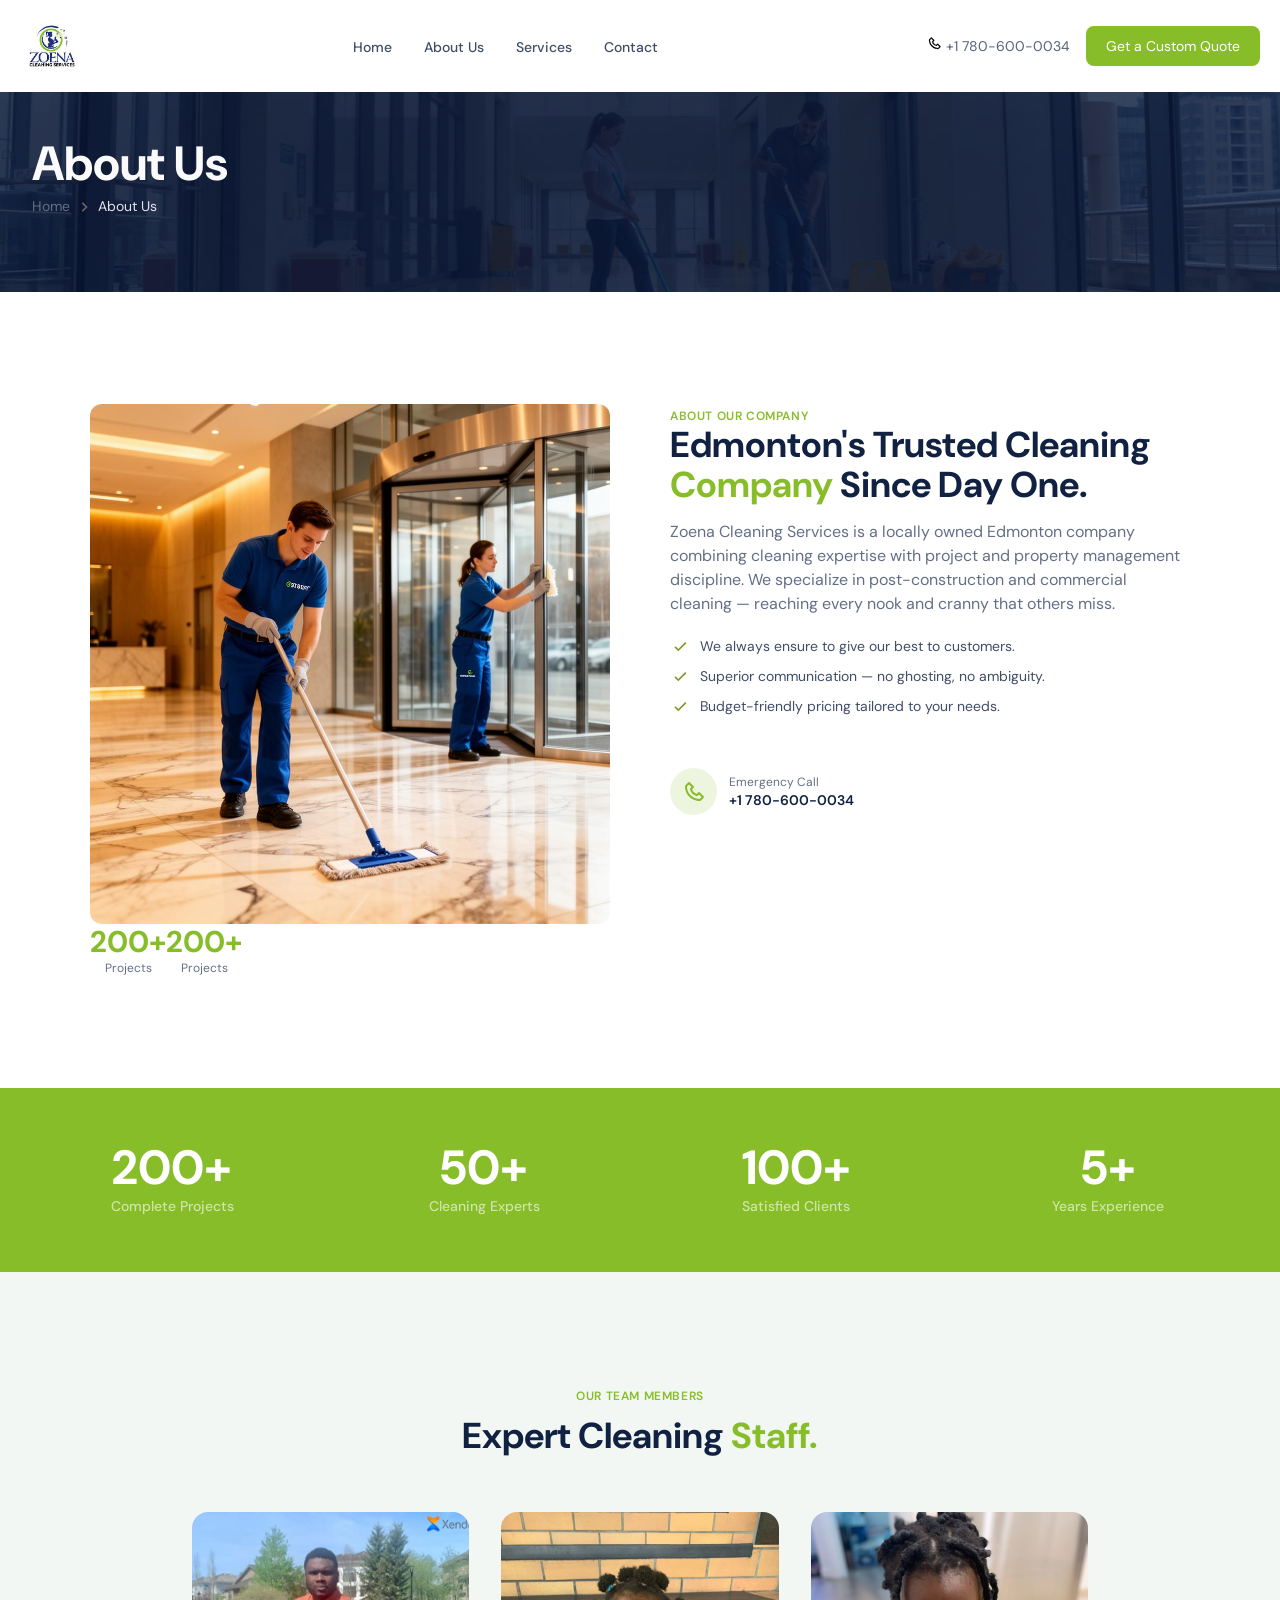
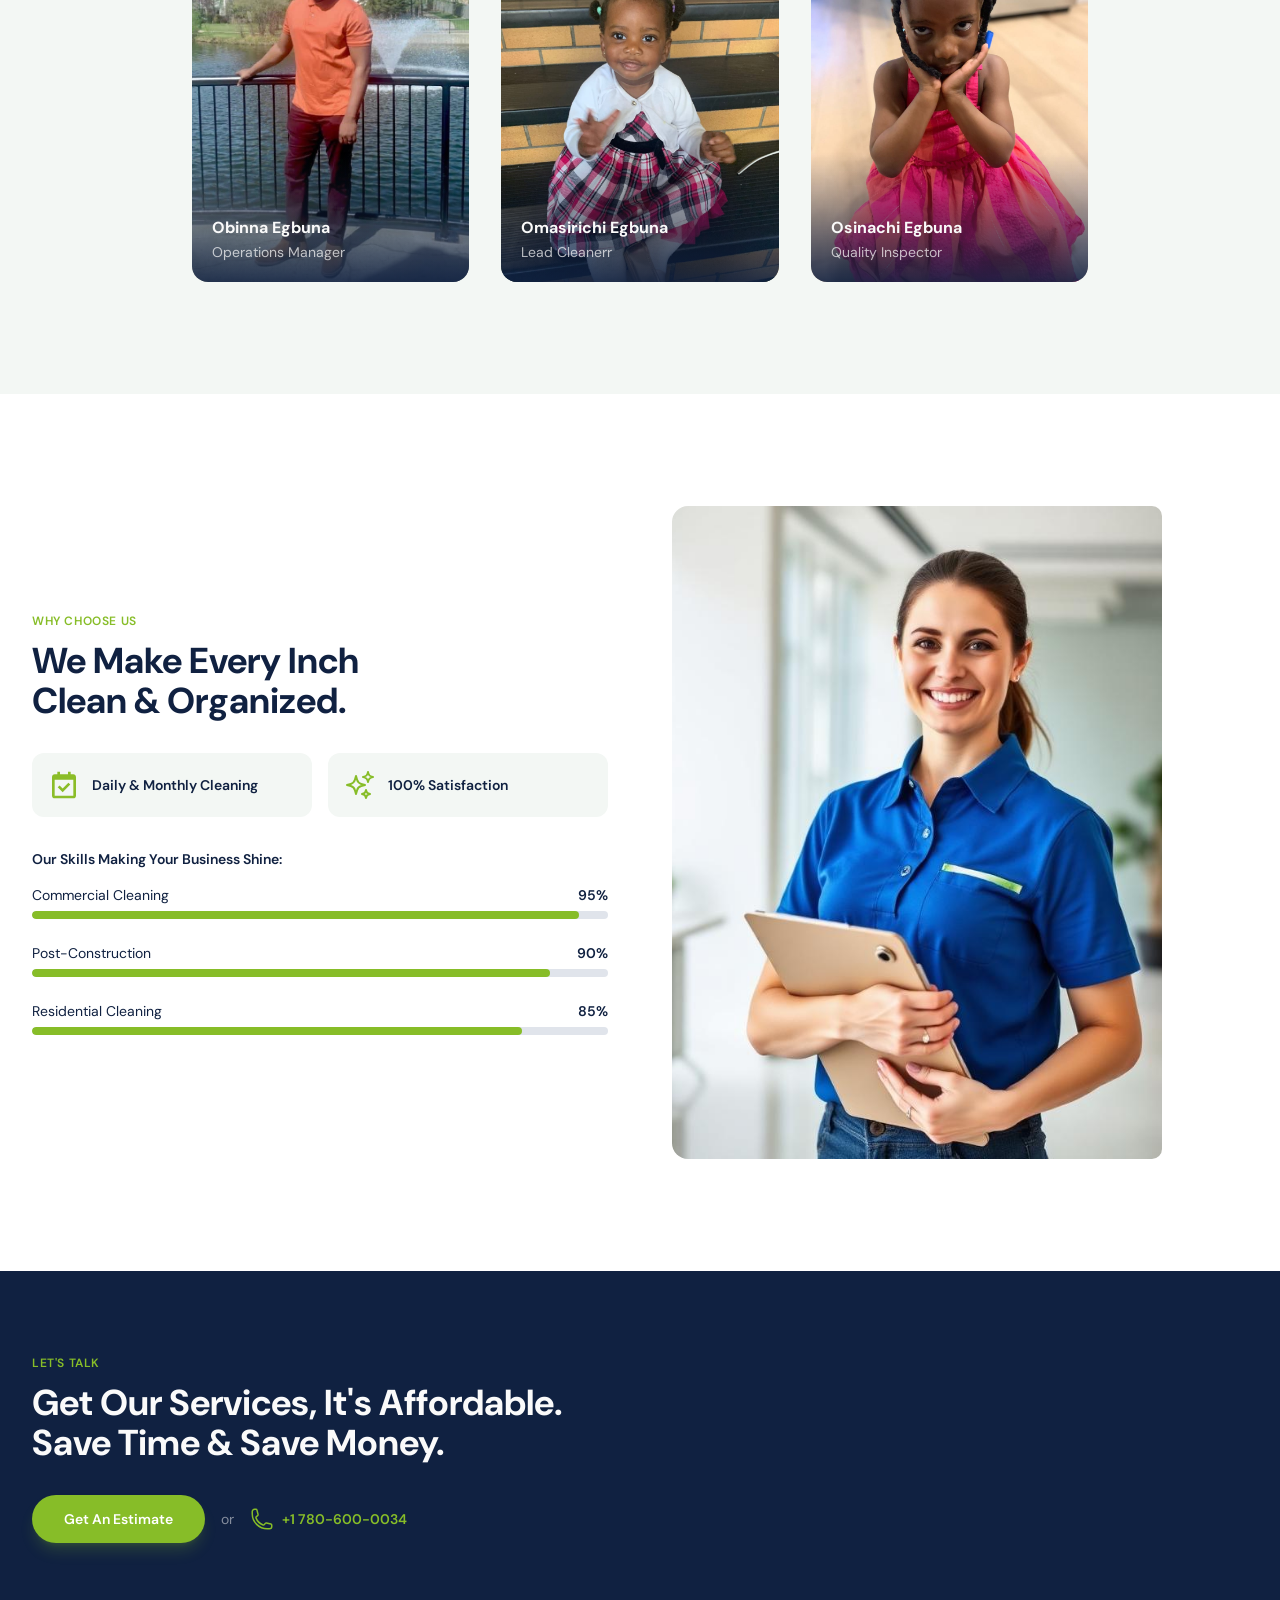
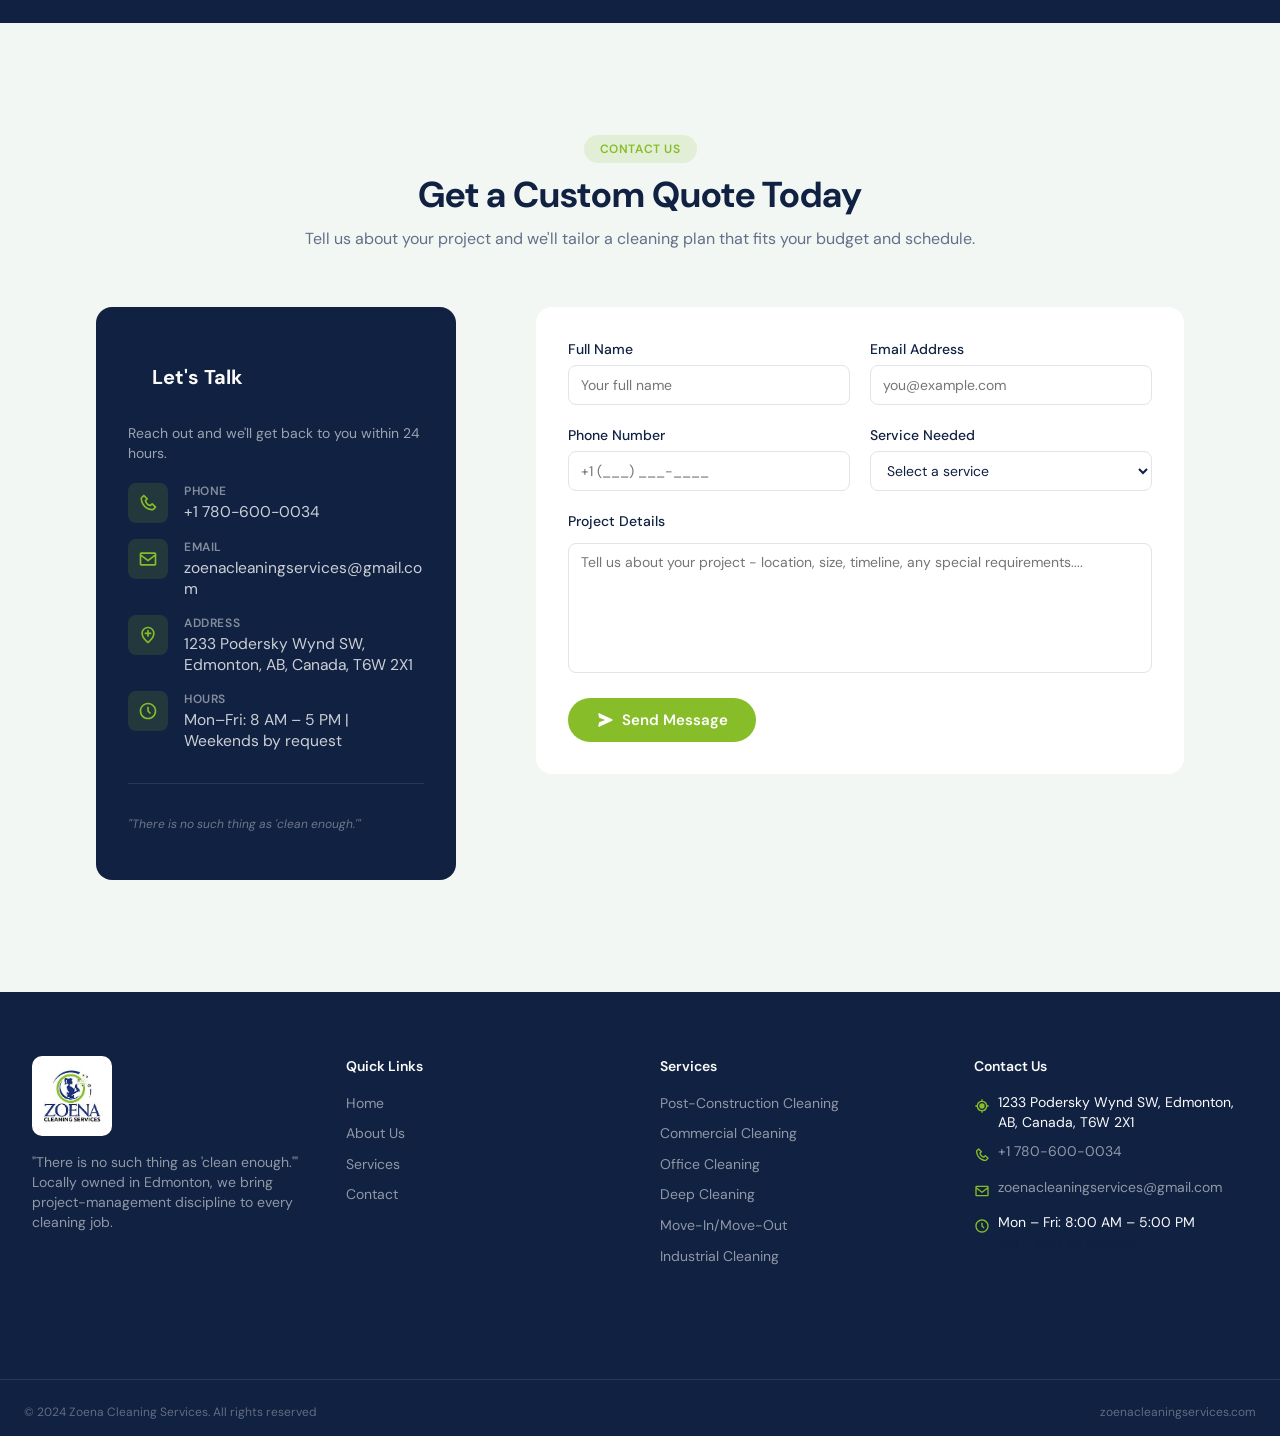
==== commit aeff13c4: "still working on responsiveness" ====
--- a/about-us.html
+++ b/about-us.html
@@ -1,3 +1,4 @@
+<!DOCTYPE html>
 <html lang="en">
 <head>
     <meta charset="UTF-8">
@@ -10,6 +11,7 @@
     <link rel="preconnect" href="https://fonts.gstatic.com" crossorigin>
     <link href="https://fonts.googleapis.com/css2?family=DM+Sans:ital,opsz,wght@0,9..40,400;0,9..40,500;0,9..40,600;0,9..40,700;1,9..40,400&display=swap" rel="stylesheet">
     <title>About Us</title>
+    <script src="script.js" defer></script>
 </head>
 <body>
      <!-- NAVBAR -->
@@ -20,13 +22,20 @@
             </a>
         </div>
 
+        <button class="menu_toggle" type="button" aria-label="Open menu" aria-expanded="false" aria-controls="nav_menu">
+            <span class="menu_bar"></span>
+            <span class="menu_bar"></span>
+            <span class="menu_bar"></span>
+        </button>
+
+        <div class="nav_menu" id="nav_menu">
         <div class="services">
             <ul class="listed_tng">
-                 <li>
+               <li>
                 <a href="index.html" class="nav_links">Home</a>
                </li>
                <li>
-                <a href="#about" class="nav_links">About Us</a>
+                <a href="about-us.html" class="nav_links">About Us</a>
                </li>
                <li>
                 <a href="services.html" class="nav_links">Services</a>
@@ -38,7 +47,7 @@
         </div>
 
         <div class="cus_care">
-            <a href="tel:+1 7806000034" class="tel_link">
+            <a href="tel:+17806000034" class="tel_link">
                 <svg xmlns="http://www.w3.org/2000/svg" width="15" height="15" viewBox="0 0 24 24" style="fill: rgba(0, 0, 0, 1);">
                     <path d="M17.707 12.293a.999.999 0 0 0-1.414 0l-1.594 1.594c-.739-.22-2.118-.72-2.992-1.594s-1.374-2.253-1.594-2.992l1.594-1.594a.999.999 0 0 0 0-1.414l-4-4a.999.999 0 0 0-1.414 0L3.581 5.005c-.38.38-.594.902-.586 1.435.023 1.424.4 6.37 4.298 10.268s8.844 4.274 10.269 4.298h.028c.528 0 1.027-.208 1.405-.586l2.712-2.712a.999.999 0 0 0 0-1.414l-4-4.001zm-.127 6.712c-1.248-.021-5.518-.356-8.873-3.712-3.366-3.366-3.692-7.651-3.712-8.874L7 4.414 9.586 7 8.293 8.293a1 1 0 0 0-.272.912c.024.115.611 2.842 2.271 4.502s4.387 2.247 4.502 2.271a.991.991 0 0 0 .912-.271L17 14.414 19.586 17l-2.006 2.005z"></path>
                 </svg>
@@ -46,6 +55,7 @@
             </a>
             <a href="#contact" class="tel_link_2">Get a Custom Quote</a>
         </div>
+        </div>
     </div>
 
     <!--ABOUT US HERO-->
@@ -57,7 +67,7 @@
         <div class="about_hero_text">
             <h1>About Us</h1>
             <div class="about_hero_mini_text">
-                <a href="#home">Home</a>
+                <a href="index.html">Home</a>
                 <svg xmlns="http://www.w3.org/2000/svg" width="24" height="24" viewBox="0 0 24 24" style="fill: rgba(100, 100, 100, 1);transform: ;msFilter:;"><path d="M10.707 17.707 16.414 12l-5.707-5.707-1.414 1.414L13.586 12l-4.293 4.293z"></path></svg>
                 <span>About Us</span>
             </div>
@@ -72,7 +82,7 @@
 
                 <div class="about">
                     <div class="abt_1">
-                        <img src="about_pic1.jpg" alt="cleaning service" class="big_img">
+                        <img loading="lazy" src="about_pic1.jpg" alt="cleaning service" class="big_img">
                     </div>
                     <div class="abt_2"></div>
                     <div class="side_div">
@@ -162,7 +172,7 @@
             <div class="expert-staff-grid">
                 <div class="expert-staff-card">
                     <div class="expert-staff-container">
-                        <img src="team-obinna-.png" alt="Operations manager of zoenacleaningservices">
+                        <img loading="lazy" src="team-obinna-.png" alt="Operations manager of zoenacleaningservices">
                     </div>
                     <div class="expert-staff-names">
                         <h3>Obinna Egbuna</h3>
@@ -172,7 +182,7 @@
 
                 <div class="expert-staff-card">
                     <div class="expert-staff-container">
-                        <img src="team-omasirichi-.png" alt="Operations manager of zoenacleaningservices">
+                        <img loading="lazy" src="team-omasirichi-.png" alt="Operations manager of zoenacleaningservices">
                     </div>
                     <div class="expert-staff-names">
                         <h3>Omasirichi Egbuna</h3>
@@ -182,7 +192,7 @@
 
                 <div class="expert-staff-card">
                     <div class="expert-staff-container">
-                        <img src="team-osinachi-.png" alt="Operations manager of zoenacleaningservices">
+                        <img loading="lazy" src="team-osinachi-.png" alt="Operations manager of zoenacleaningservices">
                     </div>
                     <div class="expert-staff-names">
                         <h3>Osinachi Egbuna</h3>
@@ -251,7 +261,7 @@
 
                 <div class="choose-card-right">
                     <div class="choose-card-right-image">
-              new        <img src="why-about-.jpg" alt="an agent">
+              <img loading="lazy" src="why-about-.jpg" alt="an agent">
                     </div>
                 </div>
             </div>
@@ -282,7 +292,7 @@
     </section>
 
         <!--CUSTOM CARE SECTION-->
-    <section class="custom_sect">
+    <section class="custom_sect" id="contact">
         <div class="custom_cnt">
             <div class="custom_div">
                 <span class="contact_span">Contact Us</span>
@@ -405,13 +415,13 @@
                     <h4>Quick Links</h4>
                     <ul>
                         <li>
-                            <a href="#home">Home</a>
-                        </li>
-                        <li>
-                            <a href="#about us">About Us</a>
-                        </li>
-                        <li>
-                            <a href="#services">Services</a>
+                            <a href="index.html">Home</a>
+                        </li>
+                        <li>
+                            <a href="about-us.html">About Us</a>
+                        </li>
+                        <li>
+                            <a href="services.html">Services</a>
                         </li>
                         <li>
                             <a href="#contact">Contact</a>
@@ -423,22 +433,22 @@
                     <h4>Services</h4>
                     <ul>
                         <li>
-                            <a href="#services">Post-Construction Cleaning</a>
-                        </li>
-                        <li>
-                            <a href="#services">Commercial Cleaning</a>
-                        </li>
-                        <li>
-                            <a href="#services">Office Cleaning</a>
-                        </li>
-                        <li>
-                            <a href="#services">Deep Cleaning</a>
-                        </li>
-                        <li>
-                            <a href="#services">Move-In/Move-Out</a>
-                        </li>
-                        <li>
-                            <a href="#services">Industrial Cleaning</a>
+                            <a href="services.html">Post-Construction Cleaning</a>
+                        </li>
+                        <li>
+                            <a href="services.html">Commercial Cleaning</a>
+                        </li>
+                        <li>
+                            <a href="services.html">Office Cleaning</a>
+                        </li>
+                        <li>
+                            <a href="services.html">Deep Cleaning</a>
+                        </li>
+                        <li>
+                            <a href="services.html">Move-In/Move-Out</a>
+                        </li>
+                        <li>
+                            <a href="services.html">Industrial Cleaning</a>
                         </li>
                     </ul>
                  </div>
@@ -454,7 +464,7 @@
 
                         <li class="contact_li">
                             <svg xmlns="http://www.w3.org/2000/svg" width="24" height="24" viewBox="0 0 24 24" style="fill: rgba(135, 189, 40, 1);transform: ;msFilter:;"><path d="M17.707 12.293a.999.999 0 0 0-1.414 0l-1.594 1.594c-.739-.22-2.118-.72-2.992-1.594s-1.374-2.253-1.594-2.992l1.594-1.594a.999.999 0 0 0 0-1.414l-4-4a.999.999 0 0 0-1.414 0L3.581 5.005c-.38.38-.594.902-.586 1.435.023 1.424.4 6.37 4.298 10.268s8.844 4.274 10.269 4.298h.028c.528 0 1.027-.208 1.405-.586l2.712-2.712a.999.999 0 0 0 0-1.414l-4-4.001zm-.127 6.712c-1.248-.021-5.518-.356-8.873-3.712-3.366-3.366-3.692-7.651-3.712-8.874L7 4.414 9.586 7 8.293 8.293a1 1 0 0 0-.272.912c.024.115.611 2.842 2.271 4.502s4.387 2.247 4.502 2.271a.991.991 0 0 0 .912-.271L17 14.414 19.586 17l-2.006 2.005z"></path></svg>
-                            <a href="#services">+1 780-600-0034</a>
+                            <a href="tel:+17806000034">+1 780-600-0034</a>
                         </li>
                         <li class="contact_li">
                             <svg xmlns="http://www.w3.org/2000/svg" width="24" height="24" viewBox="0 0 24 24" style="fill: rgba(135, 189, 40, 1);transform: ;msFilter:;"><path d="M20 4H4c-1.103 0-2 .897-2 2v12c0 1.103.897 2 2 2h16c1.103 0 2-.897 2-2V6c0-1.103-.897-2-2-2zm0 2v.511l-8 6.223-8-6.222V6h16zM4 18V9.044l7.386 5.745a.994.994 0 0 0 1.228 0L20 9.044 20.002 18H4z"></path></svg>
--- a/main.css
+++ b/main.css
@@ -1,22 +1,92 @@
+/* ================================
+   BASE / RESET
+   ================================ */
+
+/* border-box makes width include padding + border, so "width: 100%" no longer overflows */
+*,
+*::before,
+*::after {
+    box-sizing: border-box;
+}
+
 * {
     padding: 0;
     margin: 0;
-    font-family:'DM Sans', sans-serif;
+    font-family: 'DM Sans', sans-serif;
+}
+
+html {
+    scroll-behavior: smooth;
+    scroll-padding-top: 6rem; /* keeps anchor targets from hiding under the sticky nav */
+    -webkit-text-size-adjust: 100%;
 }
 
 body {
     min-height: 100vh;
 }
+
+/* ================================
+   NAVBAR
+   ================================ */
+
 .nav_container {
     display: flex;
-    justify-content: space-around;
-    align-items: center;
-    padding: 18px;
-    gap: 17rem;
+    justify-content: space-between;
+    align-items: center;
+    padding: 14px max(1.25rem, calc((100% - 80rem) / 2));
+    gap: 1.5rem;
     position: sticky;
     top: 0;
     z-index: 1000;
     background-color: #fffffff2;
+}
+
+/* wraps the links + phone + button so they can collapse into the hamburger menu */
+.nav_menu {
+    display: flex;
+    align-items: center;
+    flex: 1;
+    gap: 1.5rem;
+}
+
+.services {
+    margin: 0 auto; /* centres the links between the logo and the buttons */
+}
+
+/* hamburger button: hidden on desktop, shown on small screens */
+.menu_toggle {
+    display: none;
+    flex-direction: column;
+    justify-content: center;
+    gap: 5px;
+    width: 2.75rem;
+    height: 2.75rem;
+    padding: 0.6rem;
+    background: transparent;
+    border: 1px solid #e0e4eb;
+    border-radius: 0.5rem;
+    cursor: pointer;
+}
+
+.menu_bar {
+    display: block;
+    width: 100%;
+    height: 2px;
+    background-color: #102141;
+    border-radius: 2px;
+    transition: transform 0.25s ease, opacity 0.2s ease;
+}
+
+.menu_toggle[aria-expanded="true"] .menu_bar:nth-child(1) {
+    transform: translateY(7px) rotate(45deg);
+}
+
+.menu_toggle[aria-expanded="true"] .menu_bar:nth-child(2) {
+    opacity: 0;
+}
+
+.menu_toggle[aria-expanded="true"] .menu_bar:nth-child(3) {
+    transform: translateY(-7px) rotate(-45deg);
 }
 
 .listed_tng {
@@ -53,7 +123,7 @@
 
 .img-logo-link {
     height: 4rem;
-    width:auto ;
+    width: auto;
 }
 
 .cus_care {
@@ -71,6 +141,7 @@
     font-size: 0.875rem;
     line-height: 1.25rem;
     gap: 0.5rem;
+    white-space: nowrap;
 }
 
 .tel_link_2 {
@@ -79,8 +150,6 @@
     font-size: 0.875rem;
     line-height: 1.25rem;
     gap: 0.5rem;
-    font-size: 0.875rem;
-    line-height: 1.25rem;
     padding-top: 0.625rem;
     padding-bottom: 0.625rem;
     padding-left: 1.25rem;
@@ -92,7 +161,8 @@
     border-bottom-left-radius: 0.5rem;
     justify-content: center;
     align-items: center;
-    cursor:pointer;
+    cursor: pointer;
+    white-space: nowrap;
 }
 
 .tel_link_2:hover {
@@ -100,14 +170,27 @@
     cursor: pointer;
 }
 
+/* ================================
+   HERO
+   ================================ */
+
 .sect_container {
-    display:flex;
-    justify-content: space-between   ;
+    display: flex;
+    justify-content: space-between;
     align-items: center;
     padding: 60px 20px;
     gap: 60px;
 }
 
+.left_sect {
+    flex: 1 1 0;
+    min-width: 0;
+}
+
+.right_sect {
+    flex: 0 1 25rem;
+    min-width: 0;
+}
 
 .left_sect h1 {
     display: inline-block;
@@ -117,11 +200,9 @@
     margin-inline-end: 0px;
     font-size: clamp(40px, 6vw, 72px);
     line-height: 1.1;
-    font-weight: 600px;
-    color:#1a2b49;
+    color: #1a2b49;
     font-family: 'DM Sans', sans-serif;
     font-weight: 900;
-    font-display: swap; 
 }
 
 .left_sect p {
@@ -133,11 +214,16 @@
     margin-bottom: 80px;
 }
 
-
+/* images shrink to fit their container, never overflow it */
 img {
-    width: 400px;
+    max-width: 100%;
     height: auto;
+    display: block;
     border-radius: 10px;
+}
+
+.right_sect img {
+    width: 100%;
 }
 
 .serv_btn {
@@ -145,7 +231,7 @@
     align-items: center;
     gap: 1rem;
     margin-bottom: 25px;
-    margin-left: 30px;
+    margin-left: max(30px, calc((100% - 80rem) / 2 + 20px));
 }
 
 .serv_btn_link {
@@ -153,18 +239,15 @@
     justify-content: center;
     align-items: center;
     gap: 0.5rem;
-
     text-decoration: none;
     padding-left: 1.75rem;
     padding-right: 1.75rem;
     padding-top: 0.825rem;
-
     padding-bottom: 0.825rem;
     border-radius: 9999px;
     background-color: #87bd28;
     color: white;
     cursor: pointer;
-
 }
 
 .serv_btn_link:hover {
@@ -181,7 +264,7 @@
 }
 
 .play_btn:hover {
-    background-color:rgb(236, 178, 33) ;
+    background-color: rgb(236, 178, 33);
 }
 
 .clt_div {
@@ -189,7 +272,7 @@
     align-items: center;
     gap: 0.75rem;
     border-color: #e0e4eb;
-    margin-left: 30px;
+    margin-left: max(30px, calc((100% - 80rem) / 2 + 20px));
 }
 
 .clt_cnt {
@@ -199,31 +282,28 @@
 
 .clients {
     font-weight: 700;
-    height: 40px;
-    width: 40px;
-    border-width: 2px;
+    height: 44px;
+    width: 44px;
     border-radius: 50%;
-
     color: #ffffff;
     background-color: #102141;
     display: flex;
     justify-content: center;
     align-items: center;
     font-size: 14px;
-
     border: 2px solid white;
     margin-left: -10px;
 }
 
 .clients:first-child {
-  margin-left: 0;
+    margin-left: 0;
 }
 
 .clients:nth-child(1) { background: #1f2a44; }
 .clients:nth-child(2) { background: #6cc04a; }
 .clients:nth-child(3) { background: #2bb3a3; }
 .clients:nth-child(4) { background: #f4b400; }
-.clients:nth-child(5) { background: #FFFF; color: gray;}
+.clients:nth-child(5) { background: #FFFF; color: gray; }
 
 .vip {
     font-weight: 500;
@@ -236,7 +316,6 @@
 .projects_div {
     background-color: #23365c;
     border-color: #e0e4eb;
-
 }
 
 .projects_container {
@@ -245,34 +324,28 @@
     margin-left: auto;
     margin-right: auto;
     max-width: 42rem;
-    padding-top: 2rem;
-    padding-bottom: 2rem;
+    padding: 2rem 1rem;
     gap: 2rem;
 }
 
 .projects {
-    
-    align-items: center;
-    padding-left: 1.5rem;
-    padding-right: 1.5rem;
-    padding-top: 1.5rem;
-    padding-bottom: 1.5rem;
+    align-items: center;
+    padding: 1.5rem;
     gap: 1.25rem;
     border-radius: 1rem;
     border-width: 1px;
     border-color: #e0e4eb80;
     background-color: #ffffff;
-    align-items: center;
     justify-content: center;
     text-align: center;
 }
 
 .numbers {
-    font-weight:700 ;
+    font-weight: 700;
     font-size: 2.25rem;
     line-height: 2.5rem;
     color: #87bd28;
-    font-family: 'DM Sans', sans-serif;;
+    font-family: 'DM Sans', sans-serif;
 }
 
 .prj_txt {
@@ -284,6 +357,10 @@
     font-family: 'DM Sans', sans-serif;
 }
 
+/* ================================
+   CARDS
+   ================================ */
+
 .card_sect {
     padding-top: 2rem;
     padding-bottom: 2rem;
@@ -307,7 +384,6 @@
     padding: 1.5rem;
     border-radius: 0.75rem;
     background-color: #ffffff;
-     
 }
 
 .svg {
@@ -330,7 +406,6 @@
     font-family: 'DM Sans', sans-serif;
 }
 
-
 .card_p {
     color: #646f87;
     line-height: 1.625;
@@ -338,6 +413,10 @@
     font-family: 'DM Sans', sans-serif;
 }
 
+/* ================================
+   ABOUT SECTION
+   ================================ */
+
 .about_sect {
     padding-top: 7rem;
     padding-bottom: 7rem;
@@ -355,10 +434,15 @@
 .about_ctn {
     display: grid;
     grid-template-columns: 1fr 1fr;
-    align-items: start; /* 👈 pushes text to top */
+    align-items: start;
     gap: 60px;
     max-width: 1100px;
     margin: 0 auto;
+}
+
+.about {
+    position: relative;
+    min-width: 0;
 }
 
 .abt_1 {
@@ -381,7 +465,6 @@
     width: 100%;
     height: auto;
     border-radius: 12px;
-    
 }
 
 .abt_2 {
@@ -389,8 +472,6 @@
     bottom: -20px;
     right: -20px;
     width: 150px;
-
-    
 }
 
 .side_div {
@@ -408,15 +489,16 @@
     line-height: 2.25rem;
     color: #87bd28;
     font-weight: 700;
-     font-family: 'DM Sans', sans-serif;
+    font-family: 'DM Sans', sans-serif;
 }
 
 .side_tet {
     font-size: .75rem;
     line-height: 1rem;
     color: #646f87;
-     font-family: 'DM Sans', sans-serif;
-}
+    font-family: 'DM Sans', sans-serif;
+}
+
 #about_2 {
     margin-bottom: 30px;
     animation-delay: 150ms;
@@ -451,7 +533,7 @@
     text-wrap: balance;
     color: #102141;
     font-weight: 700;
-    font-family:'DM Sans', sans-serif ;
+    font-family: 'DM Sans', sans-serif;
 }
 
 .about p {
@@ -461,7 +543,7 @@
     padding-bottom: 20px;
     margin-right: 0;
     color: #646f87;
-    font-family:'DM Sans', sans-serif;
+    font-family: 'DM Sans', sans-serif;
 }
 
 .about ul {
@@ -480,8 +562,8 @@
 .li_span {
     font-size: .875rem;
     line-height: 1.25rem;
-   font-family:'DM Sans', sans-serif;
-   color: #102141cc;
+    font-family: 'DM Sans', sans-serif;
+    color: #102141cc;
 }
 
 .about_btn {
@@ -498,7 +580,7 @@
     margin-top: 2rem;
     text-decoration: none;
     color: white;
-    font-family:'DM Sans', sans-serif;
+    font-family: 'DM Sans', sans-serif;
     font-size: 12px;
     line-height: 1rem;
     cursor: pointer;
@@ -519,6 +601,10 @@
     outline: none;
     box-shadow: 0 0 0 3px rgba(135, 189, 40, 0.4);
 }
+
+/* ================================
+   SERVICES / GRADIENT SECTION
+   ================================ */
 
 .gradient_sect {
     background-image: linear-gradient(to bottom right, #c8e8dc 0%, #ffffff 40%, #ffffff 100%);
@@ -527,6 +613,7 @@
     overflow: hidden;
     position: relative;
 }
+
 .gradient_cnt {
     padding-left: 2rem;
     padding-right: 2rem;
@@ -541,7 +628,9 @@
 .gradient_div {
     display: flex;
     justify-content: space-between;
-   align-items: center;
+    align-items: center;
+    flex-wrap: wrap;
+    gap: 1.25rem;
 }
 
 .gradient span {
@@ -558,7 +647,7 @@
     padding-right: 1rem;
     border-radius: 99px;
     background-color: #e7f5d0;
-    font-family:'DM Sans', sans-serif;
+    font-family: 'DM Sans', sans-serif;
     margin-bottom: 15px;
 }
 
@@ -578,25 +667,20 @@
 #grdt {
     display: flex;
     gap: 10px;
-    
-}
-
+}
 
 .arrow_btn {
-      width: 35px;
+    width: 35px;
     height: 35px;
     border-radius: 50%;
     border: 1px solid #e0e4eb;
     background-color: #ffffff;
     color: #102141;
-
     display: flex;
     align-items: center;
     justify-content: center;
-
     cursor: pointer;
     transition: all 0.25s ease;
-
 }
 
 .arrow_btn:hover {
@@ -608,24 +692,18 @@
 
 .arrow_btn:active {
     transform: scale(0.95);
-} 
+}
+
+/* three cards in a row; the breakpoints at the bottom turn this into one column */
 .pic_cnt {
-    display: flex;
-    justify-content: space-evenly;
-    align-items: center;
-    gap: 10px;
-}
-
-@media (max-width: 768px) {
-    .pic_cnt {
-        display: block;
-    }
-}
-
-@media (min-width: 768px) {
-    .pic_cnt {
-        display: flex;
-    }
+    display: grid;
+    grid-template-columns: repeat(3, minmax(0, 1fr));
+    gap: 1.5rem;
+    max-width: 80rem;
+    margin-left: auto;
+    margin-right: auto;
+    padding-left: 2rem;
+    padding-right: 2rem;
 }
 
 .pic_div {
@@ -633,7 +711,6 @@
     border-radius: 16px;
     overflow: hidden;
     box-shadow: 0 5px 20px rgba(0,0,0,0.05);
-    border-radius: 16px;
 }
 
 .pic_img {
@@ -648,10 +725,11 @@
     transition: 0.4s ease;
 }
 
-
 .pic_img img {
-    max-width: 100%;
-    height: auto;
+    width: 100%;
+    height: 100%;
+    object-fit: cover;
+    border-radius: 0;
 }
 
 .pic_span {
@@ -689,6 +767,7 @@
 .pic_txt a {
     width: 2.2rem;
     height: 2.2rem;
+    flex-shrink: 0;
     color: #87bd28;
     background-color: #87bd281a;
     border-radius: 99px;
@@ -697,10 +776,14 @@
     align-items: center;
 }
 
+/* ================================
+   WHY CHOOSE US
+   ================================ */
+
 .cleaning_sect {
     background-image: linear-gradient(to bottom right, #c8e8dc 0%, #ffffff 40%, #ffffff 100%);
     padding-top: 1rem;
-    padding-bottom: 7rem
+    padding-bottom: 7rem;
 }
 
 .cleaning_cnt {
@@ -716,7 +799,7 @@
     display: grid;
     align-items: flex-start;
     grid-template-columns: repeat(2, minmax(0, 1fr));
-
+    gap: 3rem;
 }
 
 .choose {
@@ -742,7 +825,6 @@
     line-height: 2.5rem;
     color: #102141;
     font-weight: 700;
-    font-family:'DM Sans', sans-serif;
     font-family: "DM Sans", system-ui, sans-serif;
 }
 
@@ -775,7 +857,6 @@
     font-size: 0.875rem;
     line-height: 1.25rem;
     color: #102141cc;
-
 }
 
 .mini_info {
@@ -788,6 +869,7 @@
 .mini_info img {
     height: 5rem;
     width: 7rem;
+    flex-shrink: 0;
     object-fit: cover;
     border-radius: 0.75rem;
 }
@@ -853,7 +935,6 @@
     color: #102141;
     font-weight: 500;
     display: block;
-
 }
 
 .left_grid_cnt {
@@ -880,7 +961,7 @@
     height: 14rem;
 }
 
-.success.div {
+.success_div {
     display: flex;
     justify-content: center;
     align-items: center;
@@ -911,6 +992,10 @@
     font-weight: 500;
     margin-top: 0.25rem;
 }
+
+/* ================================
+   HOW WE WORK
+   ================================ */
 
 .work_sect {
     padding-top: 7rem;
@@ -932,7 +1017,6 @@
     max-width: 42rem;
     margin-left: auto;
     margin-right: auto;
-
 }
 
 .work_cnt span {
@@ -968,6 +1052,11 @@
     grid-template-columns: repeat(3, minmax(0px, 1fr));
     gap: 2rem;
     position: relative;
+    max-width: 80rem;
+    margin-left: auto;
+    margin-right: auto;
+    padding-left: 2rem;
+    padding-right: 2rem;
 }
 
 .line {
@@ -998,7 +1087,6 @@
     margin-right: auto;
     z-index: 10;
     position: relative;
-
 }
 
 .plate_span {
@@ -1030,6 +1118,10 @@
     text-align: center;
 }
 
+/* ================================
+   GALLERY + QUOTE + NAMES
+   ================================ */
+
 .gal_grid {
     display: grid;
     grid-template-columns: repeat(3, minmax(0, 1fr));
@@ -1068,23 +1160,19 @@
 }
 
 .quote_card {
-    padding-left: 6rem;
-    padding-right: 6rem;
-    padding-top: 1.75rem;
-    padding-bottom: 1.75rem;
+    padding: 1.75rem clamp(1.5rem, 5vw, 6rem);
     gap: 2rem;
-    
     background-color: #071d49cc;
     display: flex;
     justify-content: space-between;
     align-items: center;
-    border-radius:20px ;
-    width: 45%;
+    border-radius: 20px;
+    width: 100%;
+    max-width: 52rem;
 }
 
 .quote_left {
     text-align: left;
-
 }
 
 .quote_left h3 {
@@ -1099,19 +1187,19 @@
     line-height: 1.25rem;
     color: #fafafa99;
     margin-top: 0.25rem;
-
 }
 
 .quote_ref {
     gap: 0.75rem;
     display: flex;
     align-items: center;
-    text-decoration: none; 
+    text-decoration: none;
 }
 
 .quote_svg {
     width: 2.75rem;
     height: 2.75rem;
+    flex-shrink: 0;
     background-color: #87bd2833;
     border-radius: 99px;
     display: flex;
@@ -1132,6 +1220,7 @@
     color: #fafafa;
     font-weight: 700;
     display: block;
+    white-space: nowrap;
 }
 
 .names_cnt {
@@ -1166,10 +1255,15 @@
     user-select: none;
 }
 
+/* ================================
+   CONTACT / FORM
+   ================================ */
+
 .custom_sect {
     padding-top: 7rem;
     padding-bottom: 7rem;
     background-color: #f3f7f4;
+    overflow: hidden; /* the slide-in animation would otherwise cause sideways scrolling on phones */
 }
 
 .custom_cnt {
@@ -1188,6 +1282,7 @@
     margin-right: auto;
     animation: fade-up 0.7s cubic-bezier(0.16, 1, 0.3, 1) forwards;
 }
+
 @keyframes fade-up {
     from {
         opacity: 0;
@@ -1222,41 +1317,30 @@
     text-wrap: balance;
     color: #102141;
     font-weight: 700;
-} 
+}
 
 .custom_div p {
     font-size: 1rem;
     line-height: 1.5rem;
     color: #646f87;
     margin-top: 0.75rem;
-
 }
 
 .form_div {
-     display: grid;
+    display: grid;
     grid-template-columns: 1fr 1.8fr;
     gap: 5rem;
     max-width: 72rem;
     margin: 0 auto;
+    padding-left: 2rem;
+    padding-right: 2rem;
     align-items: stretch;
-
 }
 
 .form_left {
     height: 100%;
+    min-width: 0;
     animation: slide-right 0.7s cubic-bezier(0.16, 1, 0.3, 1) forwards;
-    /* grid-column: span 2 / span 2; */
-}
-
-@keyframes slide-right {
-    from {
-        opacity: 0;
-        transform: translateX(-30px);
-    }
-    to {
-        opacity: 1;
-        transform: translateX(0);
-    }
 }
 
 .form_left_card {
@@ -1289,9 +1373,7 @@
     flex-direction: column;
     gap: 1rem;
     flex: 1;
-
-}
-
+}
 
 .form_dits_flex {
     display: flex;
@@ -1306,6 +1388,7 @@
 .form_dits_svg {
     height: 2.5rem;
     width: 2.5rem;
+    flex-shrink: 0;
     background-color: #87bd2826;
     border-radius: 0.5rem;
     display: flex;
@@ -1317,6 +1400,10 @@
     width: 1.25rem;
     height: 1.25rem;
     color: #87bd28;
+}
+
+.form_dits_txt {
+    min-width: 0; /* lets long emails/addresses wrap instead of pushing the page wider */
 }
 
 .form_dits_txt span {
@@ -1324,7 +1411,7 @@
     line-height: 1rem;
     color: #fafafa80;
     letter-spacing: 0.05em;
-    text-transform : uppercase;
+    text-transform: uppercase;
     font-weight: 600;
     display: block;
     margin-bottom: 0.125rem;
@@ -1334,7 +1421,7 @@
     font-size: 0.975rem;
     line-height: 1.25rem;
     color: #fafafacc;
-    word-break: break-all;
+    overflow-wrap: anywhere;
     text-decoration: none;
 }
 
@@ -1353,31 +1440,19 @@
     color: #fafafa66;
     font-size: .75rem;
     line-height: 1rem;
-    margin-bottom: 1rem; 
+    margin-bottom: 1rem;
 }
 
 .form_div_right {
+    min-width: 0;
     animation: slide-left 0.7s cubic-bezier(0.16, 1, 0.3, 1) forwards;
     animation-delay: 150ms;
-    /* grid-column: span 3 / span 3; */ 
-}
-
-@keyframes slide-left {
-    from {
-        opacity: 0;
-        transform: translateX(30px);
-    }
-    to {
-        opacity: 1;
-        transform: translateX(0);
-    }
 }
 
 .form_div_box {
-   padding: 2rem;
-   background-color: #ffffff;
-   border-radius: 1rem;
-
+    padding: 2rem;
+    background-color: #ffffff;
+    border-radius: 1rem;
 }
 
 .details_cnt {
@@ -1387,17 +1462,13 @@
     margin-bottom: 1.25rem;
 }
 
-.dits_init {
-    
-}
-
 label {
     font-size: .875rem;
     line-height: 1.25rem;
     color: #102141;
     font-weight: 500;
     display: block;
-    margin-bottom: .375rem; 
+    margin-bottom: .375rem;
 }
 
 input {
@@ -1408,17 +1479,14 @@
     padding-left: .75rem;
     padding-right: .75rem;
     background-color: #ffffff;
-    border-color: #e0e4eb;
-    border-width: 1px;
     border-radius: 8px;
     width: 100%;
     height: 2.5rem;
     display: block;
-    border: 1px solid #e0e4eb; 
+    border: 1px solid #e0e4eb;
     outline: none;
     font-family: inherit;
-} 
-
+}
 
 input:focus {
     border-color: #87bd28;
@@ -1434,8 +1502,6 @@
     padding-left: .75rem;
     padding-right: .75rem;
     background-color: #ffffff;
-    border-color: #e0e4eb;
-    border-width: 1px;
     width: 100%;
     display: flex;
     border: 1px solid #e0e4eb;
@@ -1457,8 +1523,6 @@
     padding-left: .75rem;
     padding-right: .75rem;
     background-color: #ffffff;
-    border-color: #e0e4eb;
-    border-width: 1px;
     border: 1px solid #e0e4eb;
     border-radius: 8px;
     outline: none;
@@ -1495,8 +1559,12 @@
     transform: translateY(-1px);
 }
 
+/* ================================
+   FOOTER
+   ================================ */
+
 footer {
-    background-color: #102141;  
+    background-color: #102141;
 }
 
 .footer_cnt {
@@ -1514,13 +1582,12 @@
 
 .footer_grid_cnt {
     display: grid;
-    grid-template-columns: repeat(4
-    , minmax(0, 1fr));
+    grid-template-columns: repeat(4, minmax(0, 1fr));
     gap: 2.5rem;
 }
 
 .footer_grid_cards {
-    grid-column: span 1 / span 1;    
+    grid-column: span 1 / span 1;
 }
 
 .footer_grid_cards img {
@@ -1535,11 +1602,6 @@
     line-height: 1.25rem;
     color: #fafafa8c;
     margin-bottom: 1rem;
-
-}
-
-.quk_lks {
-
 }
 
 .quk_lks h4 {
@@ -1560,7 +1622,6 @@
     line-height: 1.25rem;
     color: #fafafa8c;
     text-decoration: none;
-
 }
 
 .quk_lks li {
@@ -1573,11 +1634,11 @@
     display: flex;
     font-size: .875rem;
     line-height: 1.25rem;
-
 }
 
 .contact_li svg {
     width: 1rem;
+    flex-shrink: 0;
     margin-top: .125rem;
 }
 
@@ -1593,14 +1654,13 @@
     padding-top: 1rem;
     padding-bottom: 1rem;
     border-top-width: 1px;
-
 }
 
 .footer_line {
     border: none;
     border-top: 1px solid #fafafa1a;
     width: 100%;
-    margin: 1.5rem 0;;
+    margin: 1.5rem 0;
 }
 
 .footer_btm_info {
@@ -1626,18 +1686,14 @@
 }
 
 
-ABOUT US PAGE
-
-.about_hero {
-    padding-top: 7rem;
-    padding-bottom: 5rem;
-    overflow: hidden;
-    position: relative;
-}
+/* ================================
+   ABOUT US PAGE
+   ================================ */
+
 .about_hero {
     position: relative;
     width: 100%;
-    height: 200px;
+    min-height: 200px;
     overflow: hidden;
 }
 
@@ -1650,6 +1706,7 @@
     width: 100%;
     height: 100%;
     object-fit: cover;
+    border-radius: 0;
 }
 
 .cover_color {
@@ -1667,7 +1724,6 @@
 .about_hero_mini_text {
     display: flex;
     align-items: center;
-    margin-top: .75rem;
     gap: .25rem;
     margin-top: 0.5rem;
     font-size: .875rem;
@@ -1694,7 +1750,7 @@
     height: 1.25rem;
     font-size: .875rem;
     line-height: 1.25rem;
-     position: relative;
+    position: relative;
     top: 1px;
 }
 
@@ -1714,13 +1770,13 @@
 
 .abt_us_hero_cnt a {
     display: flex;
-   flex-wrap: wrap;
-   align-items: center;
-   gap: .75rem;
-   margin-top: 2rem;
-   padding-top: 1.25rem;
-   border-top-width: 1px;
-   text-decoration: none;
+    flex-wrap: wrap;
+    align-items: center;
+    gap: .75rem;
+    margin-top: 2rem;
+    padding-top: 1.25rem;
+    border-top-width: 1px;
+    text-decoration: none;
 }
 
 .abt_us_hero_svg {
@@ -1746,7 +1802,6 @@
     color: #102141;
     font-weight: 600;
     display: block;
-
 }
 
 .stat-section {
@@ -1771,21 +1826,8 @@
 
 .stat-grid-card {
     text-align: center;
-
     animation: fade-up 0.7s cubic-bezier(0.16, 1, 0.3, 1) forwards;
-    }
-
-    @keyframes fade-up {
-    from {
-        opacity: 0;
-        transform: translateY(30px);
-    }
-    to {
-        opacity: 1;
-        transform: translateY(0);
-    }
-}
-
+}
 
 .stat-grid-card-num {
     font-size: 3rem;
@@ -1825,17 +1867,6 @@
     margin-left: auto;
     margin-right: auto;
     animation: fade-up 0.7s cubic-bezier(0.16, 1, 0.3, 1) forwards;
-}
-
-@keyframes fade-up {
-    from {
-        opacity: 0;
-        transform: translateY(30px);
-    }
-    to {
-        opacity: 1;
-        transform: translateY(0);
-    }
 }
 
 .expert-span {
@@ -1883,27 +1914,17 @@
     animation: fade-up 0.7s cubic-bezier(0.16, 1, 0.3, 1) forwards;
     animation-delay: 150ms;
 }
-@keyframes fade-up {
-    from {
-        opacity: 0;
-        transform: translateY(30px);
-    }
-    to {
-        opacity: 1;
-        transform: translateY(0);
-    }
-}
 
 .expert-staff-container img {
     object-fit: cover;
     width: 100%;
     height: 100%;
     max-width: 100%;
-   transition: transform 0.6s ease-in-out;
+    transition: transform 0.6s ease-in-out;
 }
 
 .expert-staff-names {
- background-image: linear-gradient(to top, rgba(16, 33, 65, 0.9), transparent); 
+    background-image: linear-gradient(to top, rgba(16, 33, 65, 0.9), transparent);
     padding-top: 4rem;
     padding-bottom: 1.25rem;
     padding-left: 1.25rem;
@@ -1914,13 +1935,11 @@
     bottom: 0;
 }
 
-.expert-staff-names  h3 {
+.expert-staff-names h3 {
     font-size: 1rem;
     line-height: 1.5rem;
     color: #fafafa;
     font-weight: 700;
-   
-
 }
 
 .expert-staff-names p {
@@ -1928,8 +1947,7 @@
     line-height: 1.25rem;
     color: #ffffffb3;
     margin-top: .10rem;
-} 
-
+}
 
 .expert-staff-card:hover .expert-staff-container img {
     transform: scale(1.08);
@@ -1954,7 +1972,6 @@
     align-items: center;
     grid-template-columns: repeat(2, minmax(0, 1fr));
     gap: 4rem;
-
 }
 
 .blocks {
@@ -1962,7 +1979,7 @@
     line-height: 2.5rem;
     text-wrap: balance;
     color: #102141;
-    font-weight: #102141;
+    font-weight: 700;
 }
 
 .choose-mini-card-grid {
@@ -1982,17 +1999,6 @@
     animation: slide-right 0.7s cubic-bezier(0.16, 1, 0.3, 1) forwards;
 }
 
-@keyframes slide-right {
-    from {
-        opacity: 0;
-        transform: translateX(-30px);
-    }
-    to {
-        opacity: 1;
-        transform: translateX(0);
-    }
-}
-
 .choose-mini-card-left svg {
     width: 2rem;
     height: 2rem;
@@ -2040,9 +2046,8 @@
     font-size: .875rem;
     line-height: 1.25rem;
     color: #102141;
-     margin-top: 1.5rem;
-}
-
+    margin-top: 1.5rem;
+}
 
 .type-cleaning-num {
     font-weight: 600;
@@ -2066,7 +2071,7 @@
 }
 
 .mini-bar {
-    width: 0%;                
+    width: 0%;
     background-color: #87bd28;
     border-radius: 99px;
     height: 100%;
@@ -2074,12 +2079,8 @@
 }
 
 @keyframes grow-bar {
-    from {
-        width: 0%;
-    }
-    to {
-        width: 95%;
-    }
+    from { width: 0%; }
+    to { width: 95%; }
 }
 
 .mini-bar-2 {
@@ -2108,26 +2109,10 @@
     to { width: 85%; }
 }
 
-
 .choose-card-right {
-  position: relative;
-  animation-delay: 200ms;
-
-}
-
-.choose-card-right {
-    animation: slide-right 2.2s cubic-bezier(0.16, 1, 0.3, 1) forwards;
-}
-
-@keyframes slide-right {
-    from {
-        opacity: 0;
-        transform: translateX(30px);
-    }
-    to {
-        opacity: 1;
-        transform: translateX(0);
-    }
+    position: relative;
+    animation: slide-left 2.2s cubic-bezier(0.16, 1, 0.3, 1) forwards;
+    animation-delay: 200ms;
 }
 
 .choose-card-right-image {
@@ -2160,17 +2145,6 @@
 .lets-talk-div {
     max-width: 48rem;
     animation: fade-up 0.7s cubic-bezier(0.16, 1, 0.3, 1) forwards;
-
-@keyframes fade-up {
-    from {
-        opacity: 0;
-        transform: translateY(30px);
-    }
-    to {
-        opacity: 1;
-        transform: translateY(0);
-    }
-}
 }
 
 .lets-talk-div h2 {
@@ -2187,7 +2161,6 @@
     align-items: center;
     gap: 1rem;
     margin-top: 2rem;
-
 }
 
 .lets-talk-f-a {
@@ -2205,17 +2178,14 @@
     justify-content: center;
     align-items: center;
     text-decoration: none;
-    animation-duration: .2s;
-    transition-duration: .2s;
     transition: all 0.3s cubic-bezier(0.4, 0, 0.2, 1);
-    box-shadow: 0 4px 20px rgba(135, 189, 40, 0.2);
-    box-shadow: 0 10px 15px -3px rgba(135, 189, 40, 0.2), 
+    box-shadow: 0 10px 15px -3px rgba(135, 189, 40, 0.2),
          0 4px 6px -4px rgba(135, 189, 40, 0.2);
 }
 
-.lets-talk-f-a :hover {
-    background-color: red;
-}   
+.lets-talk-f-a:hover {
+    background-color: #88b43c;
+}
 
 .lets-talk-f-span {
     color: #fafafa80;
@@ -2225,9 +2195,8 @@
 
 .lets-talk-f-2a {
     transition-property: color, background-color, border-color, text-decoration-color, fill, stroke;
-transition-timing-function: cubic-bezier(0.4, 0, 0.2, 1);
-transition-duration: 0.15s;
-
+    transition-timing-function: cubic-bezier(0.4, 0, 0.2, 1);
+    transition-duration: 0.15s;
     color: #87bd28;
     font-weight: 600;
     font-size: .875rem;
@@ -2239,7 +2208,10 @@
 }
 
 
-/* SERVICES STYLING */
+/* ================================
+   SERVICES PAGE
+   ================================ */
+
 .services_hero {
     padding-top: 7rem;
     padding-bottom: 5rem;
@@ -2260,6 +2232,7 @@
     object-fit: cover;
     width: 100%;
     height: 100%;
+    border-radius: 0;
 }
 
 .services_cover_color {
@@ -2282,14 +2255,14 @@
     text-align: center;
 }
 
-.services_hero_text h1{
+.services_hero_text h1 {
     font-size: 3rem;
     line-height: 1;
     color: #fafafa;
     font-weight: 700;
 }
 
-.services_hero_p{
+.services_hero_p {
     font-size: 1rem;
     line-height: 1.5rem;
     color: #fafafa99;
@@ -2316,8 +2289,6 @@
     text-decoration: none;
     font-size: 0.875rem;
     line-height: 1.25rem;
-    font-size: 0.875rem;
-    line-height: 1.25rem;
     color: #fafafa99;
     cursor: progress;
 }
@@ -2334,7 +2305,7 @@
     line-height: 1.25rem;
 }
 
-.services_hero_mini_text  span {
+.services_hero_mini_text span {
     color: #fafafacc;
 }
 
@@ -2370,17 +2341,6 @@
     animation: fade-up 0.7s cubic-bezier(0.16, 1, 0.3, 1) forwards;
 }
 
-@keyframes fade-up {
-    from {
-        opacity: 0;
-        transform: translateY(30px);
-    }
-    to {
-        opacity: 1;
-        transform: translateY(0);
-    }
-}
-
 .advertisment-image {
     overflow: hidden;
     aspect-ratio: 4 / 3;
@@ -2392,6 +2352,7 @@
     width: 100%;
     height: 100%;
     max-width: 100%;
+    border-radius: 0;
     transition: transform 0.6s cubic-bezier(0.4, 0, 0.2, 1);
 }
 
@@ -2404,8 +2365,7 @@
 }
 
 .services-svg {
-    box-shadow: 0 4px 20px rgba(135, 189, 40, 0.25);
-    box-shadow: 0 10px 15px -3px rgba(135, 189, 40, 0.25), 
+    box-shadow: 0 10px 15px -3px rgba(135, 189, 40, 0.25),
     0 4px 6px -4px rgba(135, 189, 40, 0.25);
     background-color: #87bd28;
     border-radius: .75rem;
@@ -2416,7 +2376,7 @@
     height: 3rem;
 }
 
-.services-svg svg{
+.services-svg svg {
     color: #ffffff;
     width: 1.25rem;
     height: 1.25rem;
@@ -2448,7 +2408,6 @@
 
 .services-texts a {
     font-size: .875rem;
-    font-size: .875rem;
     line-height: 1.25rem;
     transition-duration: .2s;
     color: #87bd28;
@@ -2491,7 +2450,6 @@
 }
 
 .spotless-space-card-left {
-        /* animation: 0.7s cubic-bezier(0.16, 1, 0.3, 1) 0s 1 normal forwards running slide-right; */
     position: relative;
 }
 
@@ -2501,6 +2459,8 @@
     object-fit: cover;
     border-top-left-radius: 1rem;
     border-top-right-radius: 1rem;
+    border-bottom-left-radius: 0;
+    border-bottom-right-radius: 0;
     max-width: 28rem;
     width: 100%;
     height: auto;
@@ -2509,12 +2469,9 @@
 .spotless-space-card-right {
     padding-top: 5rem;
     padding-bottom: 5rem;
-    /* animation: 0.7s cubic-bezier(0.16, 1, 0.3, 1) 0s 1 normal forwards running slide-left; */
 }
 
 .spotless-space-card-right h2 {
-    font-size: 2.25rem;
-    line-height: 2.5rem;
     font-size: 2.25rem;
     line-height: 2.5rem;
     font-weight: 700;
@@ -2527,182 +2484,326 @@
     line-height: 1.5rem;
     color: #fafafa99;
     max-width: 28rem;
-    max-width: 28rem;
-
-}
-
-.lets-talk-f-a:hover {
-    background-color: #88b43c;
-}
-
-
-
-/* ================================
-   RESPONSIVE STYLES
-   ================================ */
-
-/* TABLET - 768px and below */
-@media (max-width: 768px) {
-
-    /* NAVBAR */
+}
+
+
+/* ====================================================================
+   RESPONSIVE LAYER
+   Everything above is the desktop design. The blocks below adjust it
+   as the screen gets smaller (desktop-first, using max-width).
+   Breakpoints:  1024px (small laptop)  900px (tablet, menu collapses)
+                  768px (tablet portrait)  560px (phones)
+   ==================================================================== */
+
+/* Very wide screens: keep content in a centred column instead of stretching edge to edge */
+.sect_container,
+.card_div,
+.about_div,
+.gradient_cnt,
+.cleaning_cnt,
+.work_cnt,
+.custom_cnt,
+.stat-ctn,
+.expert-container,
+.choose-container,
+.lets-talk-container,
+.advertisment-container,
+.spotless-space-container {
+    max-width: 80rem;
+    margin-left: auto;
+    margin-right: auto;
+}
+
+
+/* ---------- 1024px and below ---------- */
+@media (max-width: 1024px) {
+
+    .card_container {
+        grid-template-columns: repeat(2, minmax(0, 1fr));
+    }
+
+    .footer_grid_cnt {
+        grid-template-columns: repeat(2, minmax(0, 1fr));
+    }
+
+    .about_ctn {
+        gap: 3rem;
+    }
+
+    .form_div {
+        gap: 3rem;
+    }
+
+    .choose-grid {
+        gap: 2.5rem;
+    }
+}
+
+
+/* ---------- 900px and below: menu collapses, two-column layouts stack ---------- */
+@media (max-width: 900px) {
+
+    html {
+        scroll-padding-top: 5rem;
+    }
+
+    /* NAVBAR -> hamburger */
     .nav_container {
+        flex-wrap: wrap;
+        padding: 10px 1.25rem;
+        gap: 0;
+    }
+
+    .img-logo-link {
+        height: 3rem;
+    }
+
+    .menu_toggle {
+        display: flex;
+    }
+
+    .nav_menu {
+        display: none;
+        flex-basis: 100%;
+        flex-direction: column;
+        align-items: stretch;
         gap: 1rem;
-        padding: 12px 1rem;
-        flex-wrap: wrap;
-        justify-content: space-between;
+        padding: 0.5rem 0 1.25rem;
+        max-height: calc(100vh - 5rem);
+        max-height: calc(100dvh - 5rem);
+        overflow-y: auto;
+    }
+
+    .nav_container.nav_open .nav_menu {
+        display: flex;
     }
 
     .services {
-        display: none; /* hide nav links on mobile */
+        margin: 0;
+    }
+
+    .listed_tng {
+        flex-direction: column;
+        align-items: stretch;
+        gap: 0;
+    }
+
+    .listed_tng li {
+        border-bottom: 1px solid #e0e4eb;
+    }
+
+    .nav_links {
+        display: block;
+        padding: 0.875rem 0;
+        font-size: 1rem;
+    }
+
+    .cus_care {
+        flex-direction: column;
+        align-items: stretch;
+        gap: 0.75rem;
     }
 
     .tel_link {
-        display: none; /* hide phone number on mobile */
-    }
-
-    /* HERO SECTION */
+        display: flex;
+        justify-content: center;
+        align-items: center;
+        gap: 0.5rem;
+        padding: 0.5rem 0;
+        font-size: 1rem;
+    }
+
+    .tel_link_2 {
+        display: block;
+        text-align: center;
+        padding: 0.875rem 1.25rem;
+        font-size: 1rem;
+    }
+
+    /* HERO */
     .sect_container {
         flex-direction: column;
-        padding: 40px 20px;
-        gap: 30px;
         text-align: center;
+        padding: 2.5rem 1.25rem;
+        gap: 2rem;
     }
 
     .left_sect h1 {
-        font-size: clamp(28px, 8vw, 48px);
+        font-size: clamp(2rem, 8vw, 3.25rem);
     }
 
     .left_sect p {
-        font-size: 16px;
-        margin-bottom: 40px;
-        max-width: 100%;
-    }
-
-    .right_sect img {
+        font-size: 1rem;
+        max-width: 36rem;
+        margin: 0 auto;
+    }
+
+    .right_sect {
+        flex: none;
         width: 100%;
-        max-width: 400px;
-        margin: 0 auto;
-        display: block;
-    }
-
-    .serv_btn {
-        margin-left: 0;
-        justify-content: center;
-    }
-
+        max-width: 28rem;
+    }
+
+    .serv_btn,
     .clt_div {
         margin-left: 0;
         justify-content: center;
     }
 
-    /* PROJECTS */
-    .projects_container {
-        grid-template-columns: repeat(3, minmax(0, 1fr));
-        gap: 1rem;
-        padding: 1.5rem 1rem;
-    }
-
-    /* CARDS SECTION */
-    .card_container {
-        grid-template-columns: repeat(2, minmax(0, 1fr));
-        gap: 1rem;
-    }
-
-    /* ABOUT SECTION */
-    .about_ctn {
+    .clt_div {
+        flex-wrap: wrap;
+        margin-bottom: 2rem;
+    }
+
+    /* SECTION SPACING: 7rem is too much on a small screen */
+    .about_sect,
+    .work_sect,
+    .custom_sect,
+    .expert-section,
+    .choose-section,
+    .advertisment-section {
+        padding-top: 4.5rem;
+        padding-bottom: 4.5rem;
+    }
+
+    .gradient_sect,
+    .cleaning_sect {
+        padding-bottom: 4.5rem;
+    }
+
+    .gradient_cnt {
+        padding-top: 3rem;
+        padding-bottom: 1.5rem;
+    }
+
+    .services_hero {
+        padding-top: 5rem;
+        padding-bottom: 3.5rem;
+    }
+
+    .lets-talk-section {
+        padding-top: 3.5rem;
+        padding-bottom: 3.5rem;
+    }
+
+    /* TWO-COLUMN LAYOUTS -> ONE COLUMN */
+    .about_ctn,
+    .cleaning_grid,
+    .choose-grid,
+    .form_div,
+    .spotless-space-grid {
         grid-template-columns: 1fr;
-        gap: 40px;
-    }
-
-    .about h2 {
-        font-size: 1.75rem;
-        line-height: 2rem;
-    }
-
-    /* SERVICES / GRADIENT SECTION */
-    .gradient_div {
-        flex-direction: column;
-        align-items: flex-start;
-        gap: 1rem;
-    }
-
-    .gradient h2 {
-        font-size: 1.75rem;
-        line-height: 2rem;
-    }
-
-    .pic_cnt {
-        flex-direction: column;
-        padding: 0 1rem;
-    }
-
-    .pic_div {
-        width: 100%;
-    }
-
-    /* WHY CHOOSE US */
-    .cleaning_grid {
+    }
+
+    .cleaning_grid,
+    .form_div {
+        gap: 2.5rem;
+    }
+
+    .form_left,
+    .form_left_card {
+        height: auto;
+    }
+
+    .spotless-space-grid {
+        align-items: center;
+    }
+
+    .spotless-space-card-right {
+        padding-top: 3rem;
+        padding-bottom: 0;
+    }
+
+    .spotless-space-card-left {
+        order: 2;
+    }
+
+    .spotless-space-card-left img {
+        margin-left: auto;
+        margin-right: auto;
+        max-width: 22rem;
+    }
+}
+
+
+/* ---------- 768px and below ---------- */
+@media (max-width: 768px) {
+
+    /* headings scale with the screen instead of staying 2.25rem */
+    .about h2,
+    .gradient h2,
+    .grid_right h2,
+    .work_cnt h2,
+    .custom_div h2,
+    .expert-upper-deets h2,
+    .lets-talk-div h2,
+    .spotless-space-card-right h2,
+    .greens,
+    .blocks {
+        font-size: clamp(1.625rem, 6vw, 2rem);
+        line-height: 1.2;
+    }
+
+    .about_hero_text h1,
+    .services_hero_text h1 {
+        font-size: clamp(1.875rem, 8vw, 2.5rem);
+    }
+
+    .about_hero_text {
+        padding: 2.5rem 1.25rem;
+    }
+
+    /* three-up grids -> one column, kept to a readable width */
+    .pic_cnt,
+    .advertisment-grid {
         grid-template-columns: 1fr;
-    }
-
-    .left_grid_cnt {
-        grid-template-columns: repeat(2, minmax(0, 1fr));
-    }
-
-    .grid_right h2 {
-        font-size: 1.75rem;
-        line-height: 2rem;
-    }
-
-    /* HOW WE WORK */
+        max-width: 34rem;
+    }
+
     .direction_div {
         grid-template-columns: 1fr;
         gap: 3rem;
-        padding: 0 2rem;
+        max-width: 32rem;
     }
 
     .line {
         display: none;
     }
 
-    /* GALLERY */
+    .expert-staff-grid {
+        grid-template-columns: 1fr;
+        max-width: 22rem;
+    }
+
+    .stat-grid {
+        grid-template-columns: repeat(2, minmax(0, 1fr));
+        gap: 1.5rem;
+    }
+
+    .stat-grid-card-num {
+        font-size: 2.25rem;
+    }
+
     .gal_grid {
         grid-template-columns: repeat(2, minmax(0, 1fr));
     }
 
-    /* QUOTE CARD */
     .quote_card {
         flex-direction: column;
-        width: 90%;
-        padding: 2rem;
+        text-align: center;
         gap: 1.5rem;
-        text-align: center;
     }
 
     .quote_left {
         text-align: center;
     }
 
-    /* NAMES SECTION */
     .names_div {
-        gap: 2rem;
-    }
-
-    /* CONTACT FORM */
-    .form_div {
-        grid-template-columns: 1fr;
-        gap: 2rem;
-        padding: 0 1rem;
-    }
-
-    .details_cnt {
-        grid-template-columns: 1fr;
-    }
-
-    /* FOOTER */
-    .footer_grid_cnt {
-        grid-template-columns: repeat(2, minmax(0, 1fr));
-        gap: 2rem;
+        gap: 1rem 2rem;
+    }
+
+    .footer_grid_cards {
+        grid-column: 1 / -1;
     }
 
     .footer_btm_info {
@@ -2712,153 +2813,128 @@
         padding: 0;
     }
 
-    /* ABOUT HERO */
-    .about_hero {
-        height: 250px;
-    }
-
-    .about_hero_text h1 {
-        font-size: 2rem;
-    }
-
-    /* STATS */
-    .stat-grid {
-        grid-template-columns: repeat(2, minmax(0, 1fr));
-        gap: 1.5rem;
-    }
-
-    /* EXPERT STAFF */
-    .expert-staff-grid {
+    /* 16px stops iPhones from zooming the page when a field is tapped */
+    input,
+    select,
+    textarea,
+    #cream,
+    #space {
+        font-size: 1rem;
+    }
+
+    .arrow_btn {
+        width: 2.5rem;
+        height: 2.5rem;
+    }
+}
+
+
+/* ---------- 560px and below: phones ---------- */
+@media (max-width: 560px) {
+
+    /* tighter side padding so content gets more of a narrow screen */
+    .card_div,
+    .about_div,
+    .gradient_cnt,
+    .cleaning_cnt,
+    .work_cnt,
+    .custom_cnt,
+    .stat-ctn,
+    .expert-container,
+    .choose-container,
+    .lets-talk-container,
+    .advertisment-container,
+    .spotless-space-container,
+    .footer_cnt,
+    .pic_cnt,
+    .form_div,
+    .direction_div {
+        padding-left: 1.25rem;
+        padding-right: 1.25rem;
+    }
+
+    .footer_cnt {
+        padding-top: 3rem;
+        padding-bottom: 3rem;
+    }
+
+    .projects_container {
+        gap: 0.75rem;
+        padding-left: 1rem;
+        padding-right: 1rem;
+    }
+
+    .projects {
+        padding: 1rem 0.5rem;
+    }
+
+    .numbers {
+        font-size: 1.5rem;
+        line-height: 2rem;
+    }
+
+    .prj_txt {
+        font-size: 0.7rem;
+    }
+
+    .card_container {
         grid-template-columns: 1fr;
-        max-width: 20rem;
-    }
-
-    /* CHOOSE SECTION */
-    .choose-grid {
+    }
+
+    .left_grid_pic1 img {
+        height: 14rem;
+    }
+
+    .left_grid_pic2 img,
+    .success_card {
+        height: 10rem;
+    }
+
+    #c-span {
+        font-size: 3rem;
+    }
+
+    .mini_info {
+        flex-wrap: wrap;
+    }
+
+    .details_cnt {
+        grid-template-columns: 1fr;
+    }
+
+    .form_div_box,
+    .form_left_card {
+        padding: 1.25rem;
+    }
+
+    .send_btn {
+        width: 100%;
+        justify-content: center;
+    }
+
+    .choose-mini-card-grid {
+        grid-template-columns: 1fr;
+    }
+
+    .quote_card {
+        padding: 1.5rem;
+    }
+
+    .footer_grid_cnt {
         grid-template-columns: 1fr;
         gap: 2rem;
     }
-
-    .choose-mini-card-grid {
-        grid-template-columns: 1fr;
-    }
-
-    /* SERVICES HERO */
-    .services_hero {
-        height: 300px;
-    }
-
-    .services_hero_text h1 {
-        font-size: 2rem;
-    }
-
-    /* ADVERTISEMENT CARDS */
-    .advertisment-grid {
-        grid-template-columns: 1fr;
-    }
-
-    /* SPOTLESS SECTION */
-    .spotless-space-grid {
-        grid-template-columns: 1fr;
-    }
-
-    .spotless-space-card-right {
-        padding-top: 2rem;
-        padding-bottom: 2rem;
-    }
-
-    .spotless-space-card-right h2 {
-        font-size: 1.75rem;
-    }
-}
-
-/* MOBILE - 480px and below */
-@media (max-width: 480px) {
-
-    /* NAVBAR */
-    .tel_link_2 {
-        font-size: 0.75rem;
-        padding: 0.5rem 0.875rem;
-    }
-
-    /* HERO */
-    .left_sect h1 {
-        font-size: clamp(24px, 7vw, 36px);
-    }
-
-    /* PROJECTS */
-    .projects_container {
-        grid-template-columns: 1fr;
-        max-width: 16rem;
-    }
-
-    /* CARDS */
-    .card_container {
-        grid-template-columns: 1fr;
-    }
-
-    /* GALLERY */
-    .gal_grid {
-        grid-template-columns: 1fr;
-    }
-
-    /* FOOTER */
-    .footer_grid_cnt {
-        grid-template-columns: 1fr;
-    }
-
-    /* QUOTE CARD */
-    .quote_card {
-        width: 95%;
-        padding: 1.5rem;
-    }
-
-    /* STATS */
-    .stat-grid {
-        grid-template-columns: repeat(2, minmax(0, 1fr));
-    }
-
-    /* ABOUT HERO */
-    .about_hero_text h1 {
-        font-size: 1.75rem;
-    }
-
-    /* SERVICES HERO */
-    .services_hero_text h1 {
-        font-size: 1.75rem;
-    }
-
-    .services_hero_p {
-        font-size: 0.875rem;
-    }
-
-    /* ADVERTISEMENT */
-    .advertisment-grid {
-        grid-template-columns: 1fr;
-    }
-}
-
-/* LARGE SCREENS - 1280px and above */
-@media (min-width: 1280px) {
-    .nav_container {
-        gap: 0;
-        justify-content: space-between;
-        padding: 18px 4rem;
-    }
-
-    .sect_container {
-        padding: 80px 6rem;
-    }
-
-    .about_div,
-    .cleaning_cnt,
-    .gradient_cnt,
-    .work_cnt,
-    .custom_cnt {
-        max-width: 80rem;
-        margin-left: auto;
-        margin-right: auto;
-    }
-}
-
-
+}
+
+
+/* People who ask their device for less motion get no slide/fade animations */
+@media (prefers-reduced-motion: reduce) {
+    *,
+    *::before,
+    *::after {
+        animation-duration: 0.01ms !important;
+        animation-delay: 0s !important;
+        transition-duration: 0.01ms !important;
+        scroll-behavior: auto !important;
+    }
+}
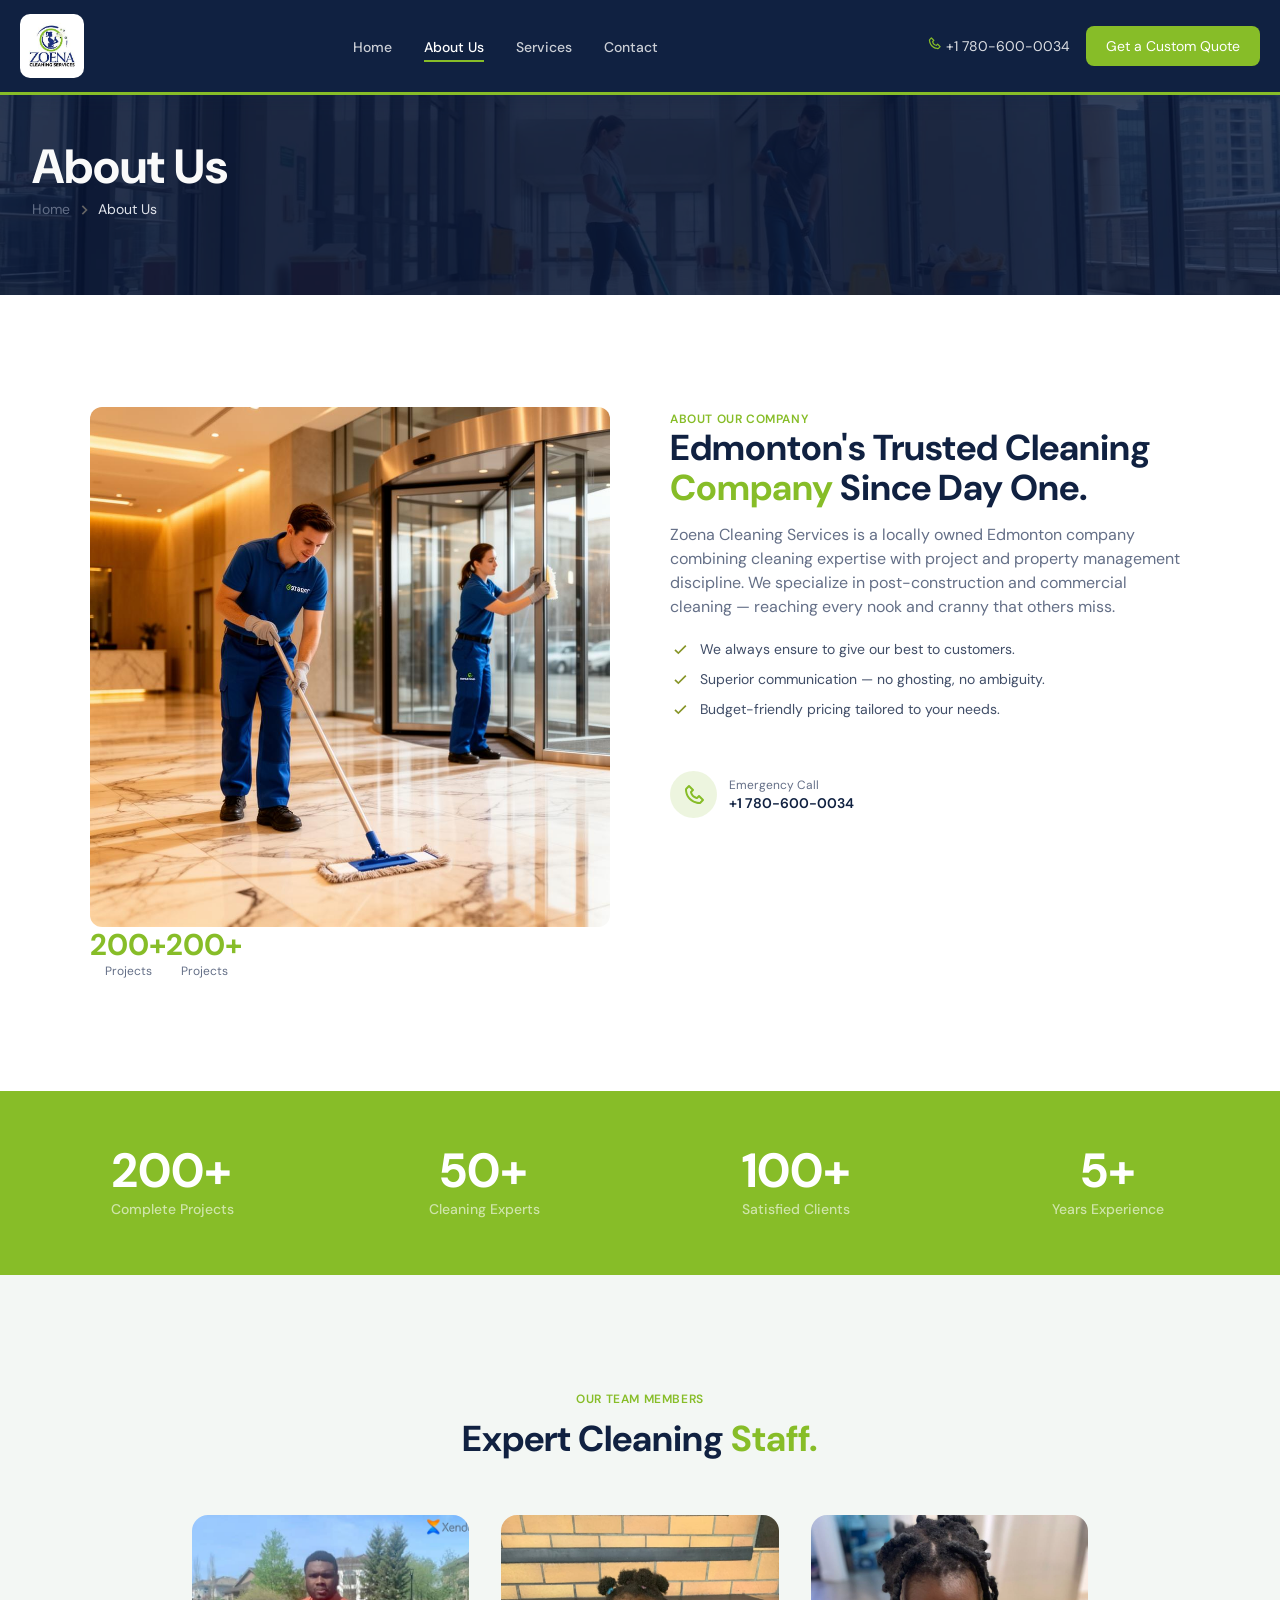
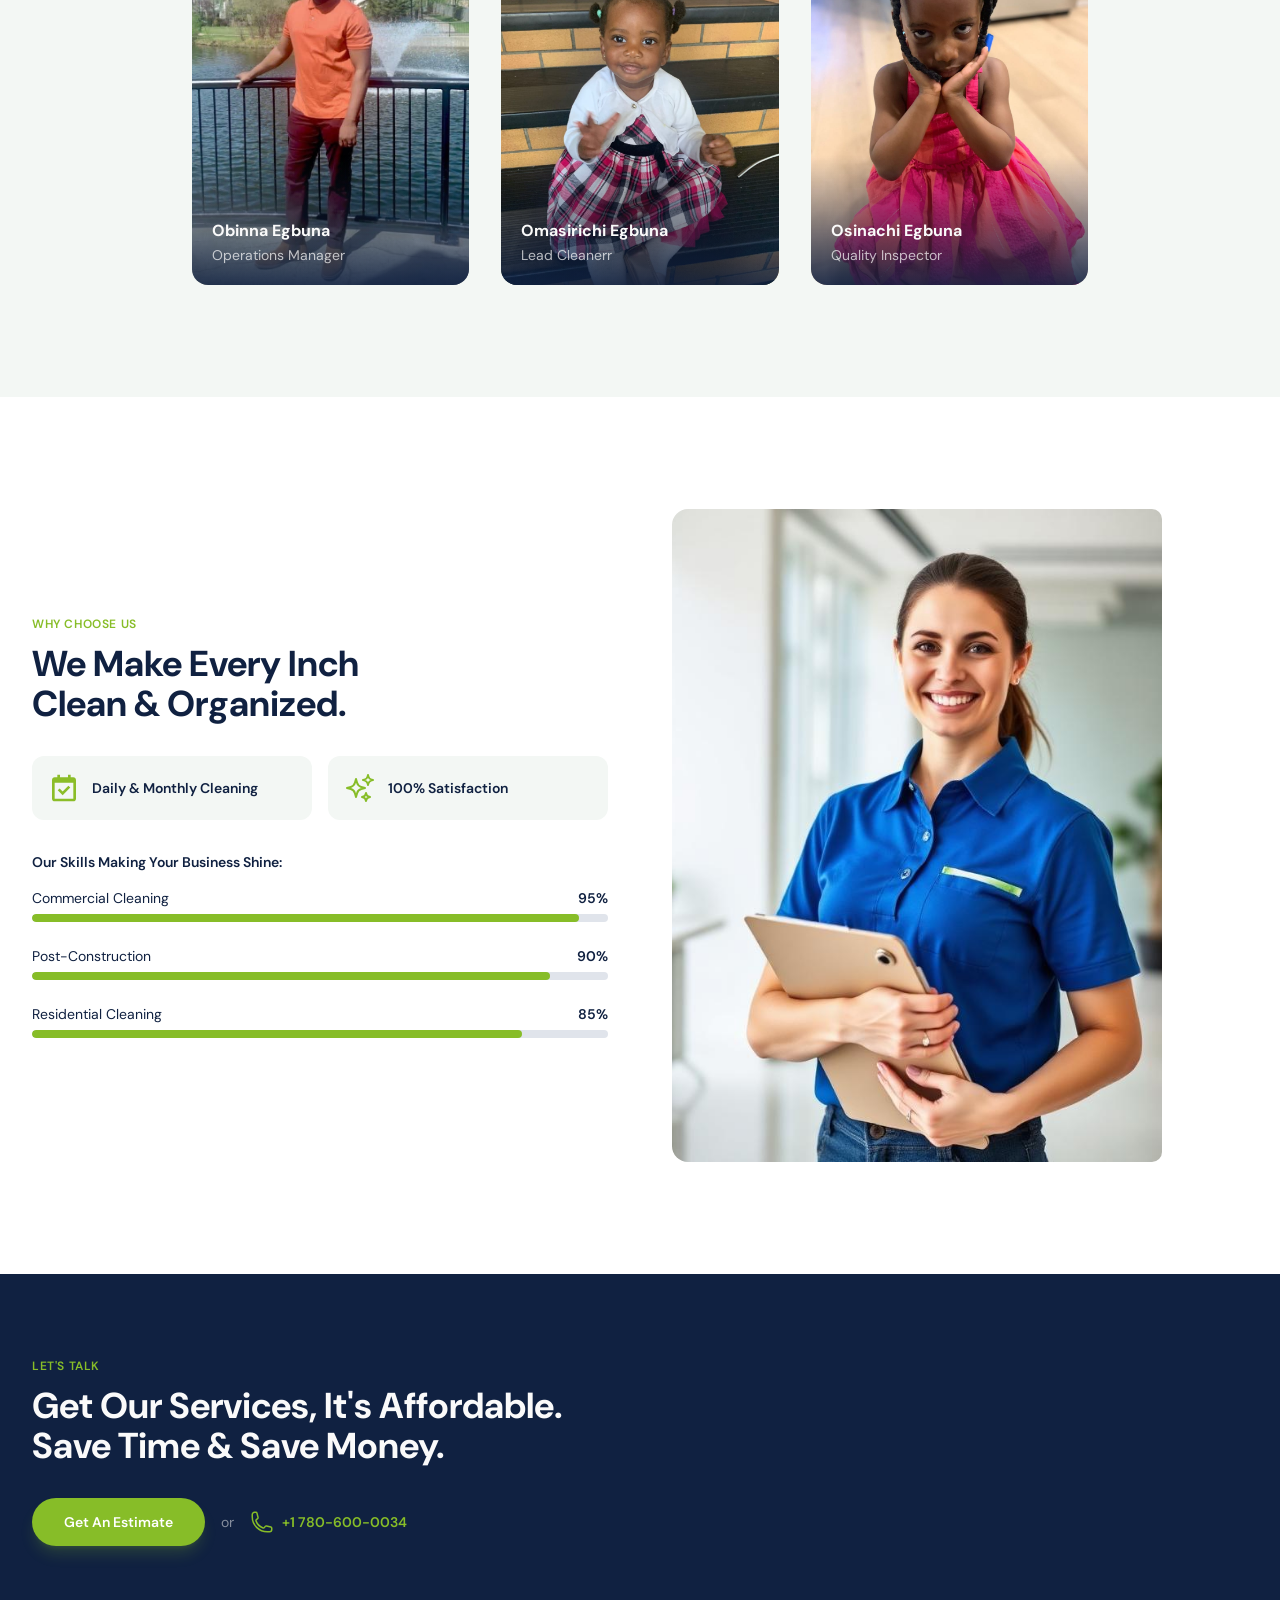
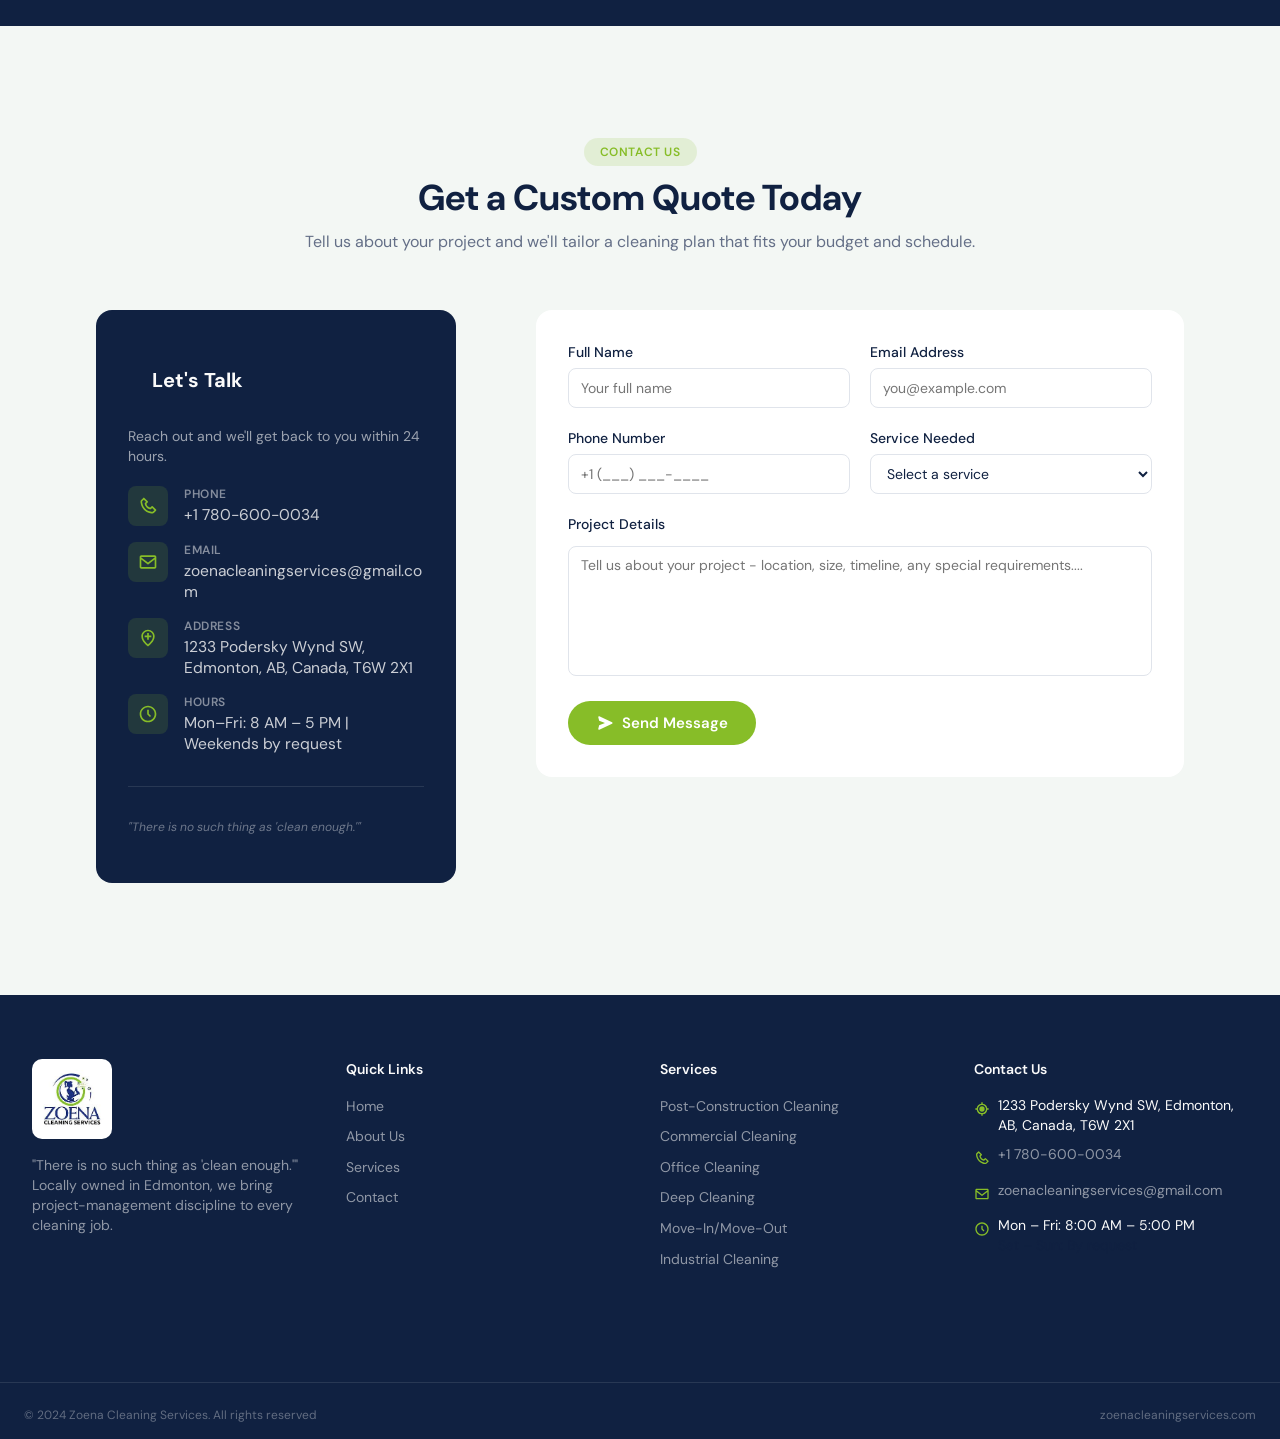
==== commit 0dba99da: "updated the Favicon" ====
--- a/about-us.html
+++ b/about-us.html
@@ -4,6 +4,10 @@
     <meta charset="UTF-8">
     <meta name="viewport" content="width=device-width, initial-scale=1.0">
      <link rel="stylesheet" href="main.css">
+     <link rel="icon" href="favicon.ico" sizes="any">
+     <link rel="icon" type="image/png" sizes="32x32" href="favicon-32x32.png">
+     <link rel="icon" type="image/png" sizes="16x16" href="favicon-16x16.png">
+     <link rel="apple-touch-icon" href="apple-touch-icon.png">
     <link href='https://unpkg.com/boxicons@2.1.4/css/boxicons.min.css' rel='stylesheet'>
     <link href="https://fonts.googleapis.com/css2?family=Playfair+Display:wght@500;600&family=Inter:wght@400;500&display=swap" rel="stylesheet">
     <link href="https://fonts.googleapis.com/css2?family=Poppins:wght@400;600&display=swap" rel="stylesheet">
--- a/main.css
+++ b/main.css
@@ -108,11 +108,51 @@
     position: relative;
     text-decoration: none;
     color: #102141cc;
-}
-
-.listed_tng :hover {
-    text-decoration: underline;
-    text-decoration-color: #6fa020;
+    padding: 0.25rem 0;
+    transition: color 0.25s ease;
+}
+
+/* the green underline: always there, but squashed to nothing until hover */
+.nav_links::after {
+    content: "";
+    position: absolute;
+    left: 0;
+    bottom: -2px;
+    width: 100%;
+    height: 2px;
+    background-color: #87bd28;
+    transform: scaleX(0);
+    transform-origin: right;   /* shrinks away towards the right */
+    transition: transform 0.3s ease;
+}
+
+/* hover only on devices that really have a mouse (phones don't) */
+@media (hover: hover) {
+    .nav_links:hover {
+        color: #102141;
+    }
+    .nav_links:hover::after {
+        transform: scaleX(1);
+        transform-origin: left;   /* grows in from the left */
+    }
+}
+
+/* the page you're on (script.js adds the .active class) */
+.nav_links.active {
+    color: #102141;
+}
+.nav_links.active::after {
+    transform: scaleX(1);
+    transform-origin: left;
+}
+
+/* keyboard users get a visible focus too */
+.nav_links:focus-visible,
+.tel_link:focus-visible,
+.tel_link_2:focus-visible {
+    outline: 2px solid #87bd28;
+    outline-offset: 4px;
+    border-radius: 4px;
 }
 
 .img_logo {
@@ -137,6 +177,7 @@
 
 .tel_link {
     text-decoration: none;
+    transition: color 0.25s ease;
     color: #102141b3;
     font-size: 0.875rem;
     line-height: 1.25rem;
@@ -165,9 +206,19 @@
     white-space: nowrap;
 }
 
+.tel_link:hover {
+    color: #6fa020;
+}
+
+.tel_link_2 {
+    transition: background-color 0.25s ease, transform 0.25s ease, box-shadow 0.25s ease;
+}
+
 .tel_link_2:hover {
     background-color: #97c841;
     cursor: pointer;
+    transform: translateY(-2px);
+    box-shadow: 0 6px 14px rgba(135, 189, 40, 0.35);
 }
 
 /* ================================
@@ -2592,10 +2643,19 @@
         border-bottom: 1px solid #e0e4eb;
     }
 
-    .nav_links {
+        .nav_links {
         display: block;
         padding: 0.875rem 0;
         font-size: 1rem;
+    }
+
+    .nav_links::after {
+        display: none;   /* no sliding bar in the mobile menu */
+    }
+
+    .nav_links.active {
+        color: #6fa020;
+        font-weight: 600;
     }
 
     .cus_care {
@@ -2937,4 +2997,292 @@
         transition-duration: 0.01ms !important;
         scroll-behavior: auto !important;
     }
+}
+
+
+
+/* ================================
+   NAV THEME: deep navy
+   (paste at the very bottom of main.css)
+   ================================ */
+
+.nav_container {
+    background-color: #102141;
+    border-bottom: 3px solid #87bd28;
+    box-shadow: 0 4px 18px rgba(16, 33, 65, 0.25);
+}
+.nav_links {
+    color: rgba(255, 255, 255, 0.78);
+}
+
+@media (hover: hover) {
+    .nav_links:hover {
+        color: #ffffff;
+    }
+}
+
+.nav_links.active {
+    color: #ffffff;
+}
+
+.tel_link {
+    color: rgba(255, 255, 255, 0.85);
+}
+
+.tel_link svg {
+    fill: #87bd28 !important;   /* the phone icon had an inline black fill */
+}
+
+.tel_link:hover {
+    color: #a5d94a;
+}
+
+.menu_toggle {
+    border-color: rgba(255, 255, 255, 0.3);
+}
+
+.menu_bar {
+    background-color: #ffffff;
+}
+
+@media (max-width: 900px) {
+    .listed_tng li {
+        border-bottom-color: rgba(255, 255, 255, 0.12);
+    }
+
+    .nav_links.active {
+        color: #a5d94a;
+    }
+}
+
+
+/* ================================
+   HERO SLIDER (home page)
+   ================================ */
+
+.hero_slider {
+    position: relative;
+    height: clamp(32rem, 88vh, 50rem);
+    background-color: #102141;   /* shows while images load */
+    overflow: hidden;
+    color: #ffffff;
+}
+
+.hero_slides {
+    position: absolute;
+    inset: 0;
+}
+
+/* every slide sits on top of the others; only the active one is visible */
+.hero_slide {
+    position: absolute;
+    inset: 0;
+    display: flex;
+    align-items: center;
+    opacity: 0;
+    visibility: hidden;
+    transition: opacity 0.9s ease, visibility 0.9s;
+}
+
+.hero_slide.is_active {
+    opacity: 1;
+    visibility: visible;
+}
+
+/* the photo fills the slide; object-fit: cover crops instead of stretching */
+.hero_img {
+    position: absolute;
+    inset: 0;
+    width: 100%;
+    height: 100%;
+    object-fit: cover;
+    border-radius: 0;
+}
+
+/* dark navy overlay so the text is always readable */
+.hero_slide::before {
+    content: "";
+    position: absolute;
+    inset: 0;
+    z-index: 1;
+    background: linear-gradient(90deg, rgba(16, 33, 65, 0.88) 0%, rgba(16, 33, 65, 0.6) 55%, rgba(16, 33, 65, 0.25) 100%);
+}
+
+.hero_content {
+    position: relative;
+    z-index: 2;
+    width: 100%;
+    max-width: 80rem;
+    margin: 0 auto;
+    padding: 0 max(1.25rem, 4vw) 3rem;
+    font-family: 'DM Sans', sans-serif;
+}
+
+.hero_content > * {
+    max-width: 38rem;
+}
+
+.hero_tag {
+    display: inline-block;
+    margin-bottom: 1rem;
+    padding: 0.4rem 0.9rem;
+    border-radius: 9999px;
+    background-color: rgba(135, 189, 40, 0.2);
+    border: 1px solid rgba(135, 189, 40, 0.6);
+    color: #c8e68a;
+    font-size: 0.8rem;
+    font-weight: 600;
+    letter-spacing: 0.04em;
+    text-transform: uppercase;
+}
+
+.hero_content h1,
+.hero_content h2 {
+    margin: 0 0 1rem;
+    font-size: clamp(2.1rem, 6vw, 4.25rem);
+    line-height: 1.1;
+    font-weight: 800;
+    color: #ffffff;
+}
+
+.hero_content p {
+    margin: 0 0 2rem;
+    font-size: clamp(1rem, 2vw, 1.2rem);
+    line-height: 1.6;
+    color: rgba(255, 255, 255, 0.88);
+}
+
+.hero_btns {
+    display: flex;
+    flex-wrap: wrap;
+    gap: 0.9rem;
+}
+
+.hero_btn {
+    display: inline-flex;
+    align-items: center;
+    justify-content: center;
+    padding: 0.9rem 1.9rem;
+    border-radius: 9999px;
+    background-color: #87bd28;
+    border: 2px solid #87bd28;
+    color: #ffffff;
+    text-decoration: none;
+    font-weight: 600;
+    transition: background-color 0.25s ease, transform 0.25s ease, border-color 0.25s ease;
+}
+
+.hero_btn:hover {
+    background-color: #97c841;
+    border-color: #97c841;
+    transform: translateY(-2px);
+}
+
+.hero_btn_ghost {
+    background-color: transparent;
+    border-color: rgba(255, 255, 255, 0.7);
+}
+
+.hero_btn_ghost:hover {
+    background-color: rgba(255, 255, 255, 0.15);
+    border-color: #ffffff;
+}
+
+/* text slides up and fades in each time a slide becomes active */
+.hero_slide.is_active .hero_content > * {
+    animation: heroRise 0.8s ease both;
+}
+.hero_slide.is_active .hero_content > *:nth-child(2) { animation-delay: 0.1s; }
+.hero_slide.is_active .hero_content > *:nth-child(3) { animation-delay: 0.2s; }
+.hero_slide.is_active .hero_content > *:nth-child(4) { animation-delay: 0.3s; }
+
+@keyframes heroRise {
+    from { opacity: 0; transform: translateY(24px); }
+    to   { opacity: 1; transform: translateY(0); }
+}
+
+/* arrows */
+.hero_arrow {
+    position: absolute;
+    top: 50%;
+    z-index: 3;
+    transform: translateY(-50%);
+    width: 3rem;
+    height: 3rem;
+    border-radius: 50%;
+    border: 1px solid rgba(255, 255, 255, 0.5);
+    background-color: rgba(16, 33, 65, 0.45);
+    color: #ffffff;
+    font-size: 1.1rem;
+    cursor: pointer;
+    transition: background-color 0.25s ease;
+}
+
+.hero_arrow:hover {
+    background-color: #87bd28;
+}
+
+.hero_prev { left: 1.25rem; }
+.hero_next { right: 1.25rem; }
+
+.hero_arrow:focus-visible,
+.hero_dot:focus-visible,
+.hero_btn:focus-visible {
+    outline: 2px solid #c8e68a;
+    outline-offset: 3px;
+}
+
+/* dots */
+.hero_dots {
+    position: absolute;
+    left: 0;
+    right: 0;
+    bottom: 1.25rem;
+    z-index: 3;
+    display: flex;
+    justify-content: center;
+    gap: 0.6rem;
+}
+
+.hero_dot {
+    width: 0.75rem;
+    height: 0.75rem;
+    padding: 0;
+    border-radius: 9999px;
+    border: 2px solid #ffffff;
+    background: transparent;
+    cursor: pointer;
+    transition: width 0.3s ease, background-color 0.3s ease;
+}
+
+.hero_dot.is_active {
+    width: 2rem;
+    background-color: #87bd28;
+    border-color: #87bd28;
+}
+
+@media (max-width: 768px) {
+    .hero_slider {
+        height: clamp(34rem, 90svh, 44rem);
+    }
+    .hero_slide::before {
+        background: linear-gradient(180deg, rgba(16, 33, 65, 0.8) 0%, rgba(16, 33, 65, 0.7) 100%);
+    }
+    .hero_arrow {
+        display: none;   /* phones swipe instead */
+    }
+    .hero_content {
+        padding-bottom: 4rem;
+    }
+}
+
+@media (max-width: 560px) {
+    .hero_btn {
+        flex: 1 1 100%;
+    }
+}
+
+@media (prefers-reduced-motion: reduce) {
+    .hero_slide { transition: none; }
+    .hero_slide.is_active .hero_content > * { animation: none; }
 }
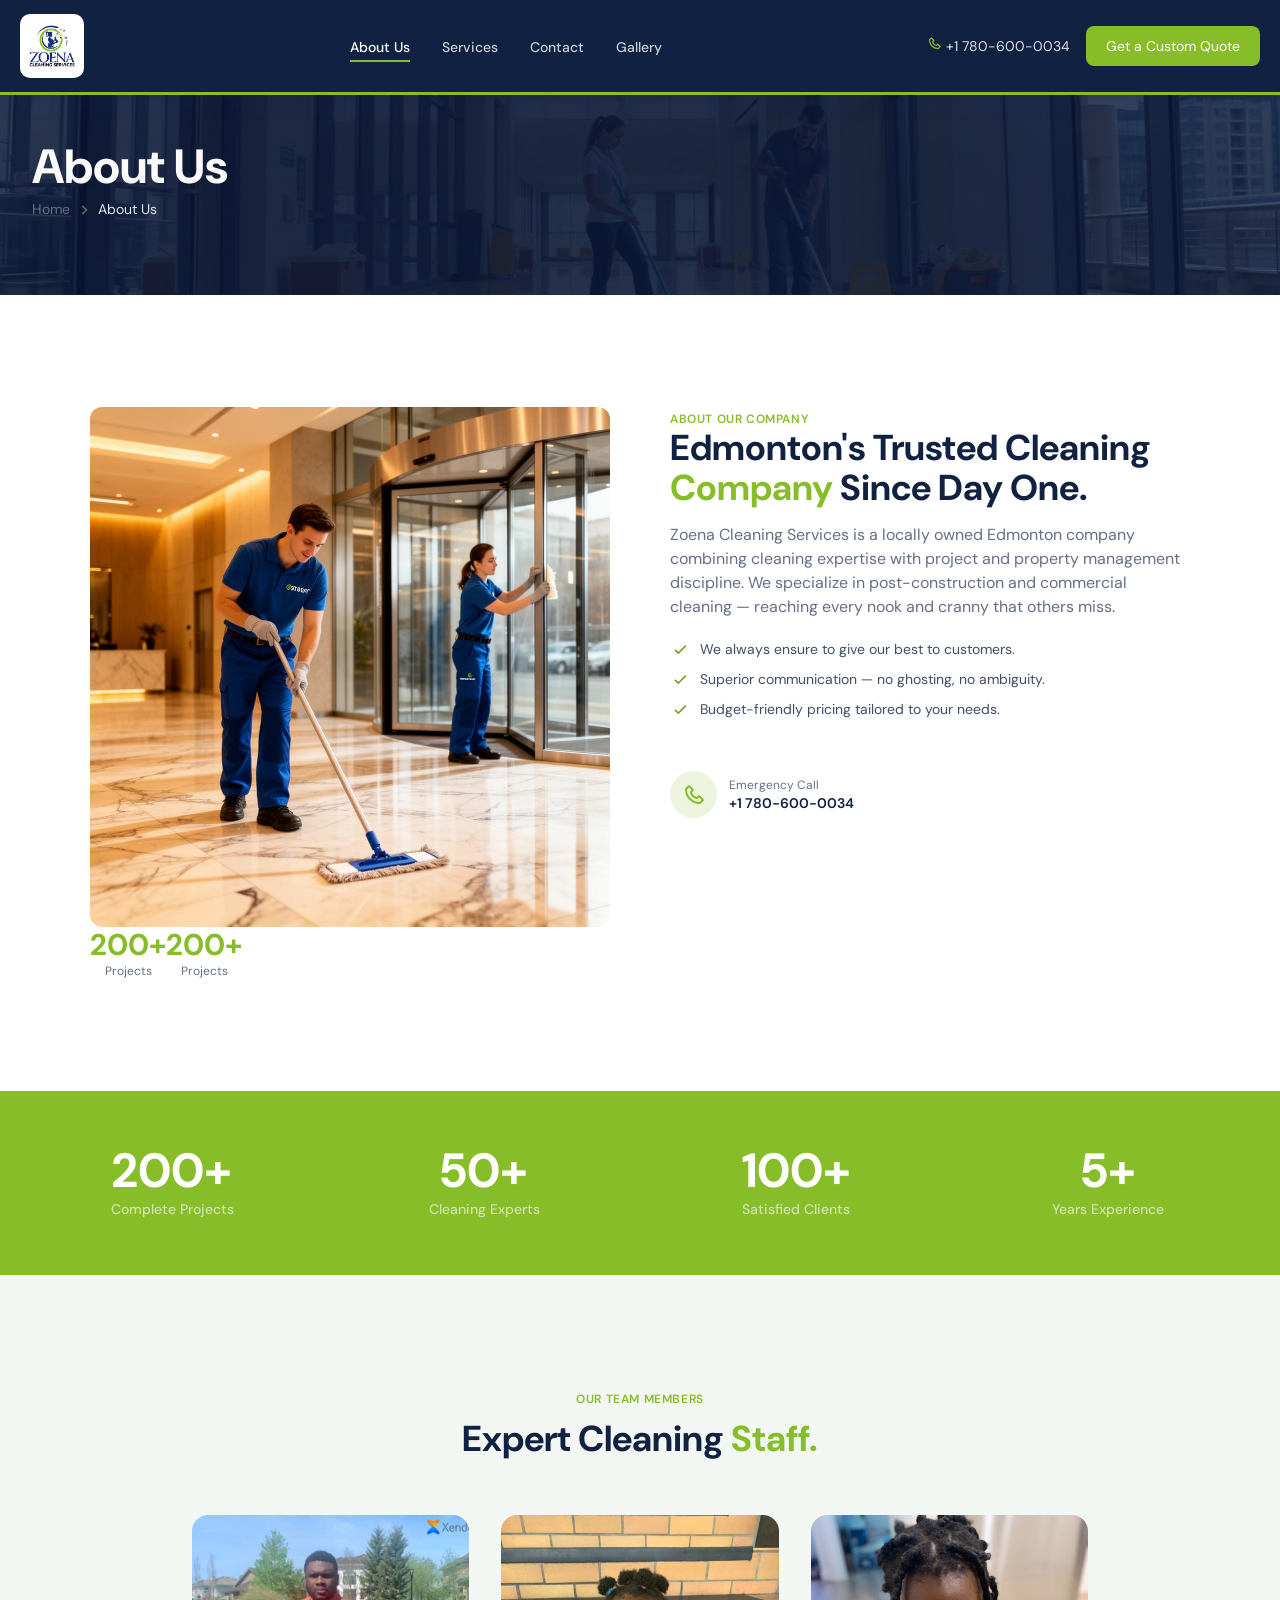
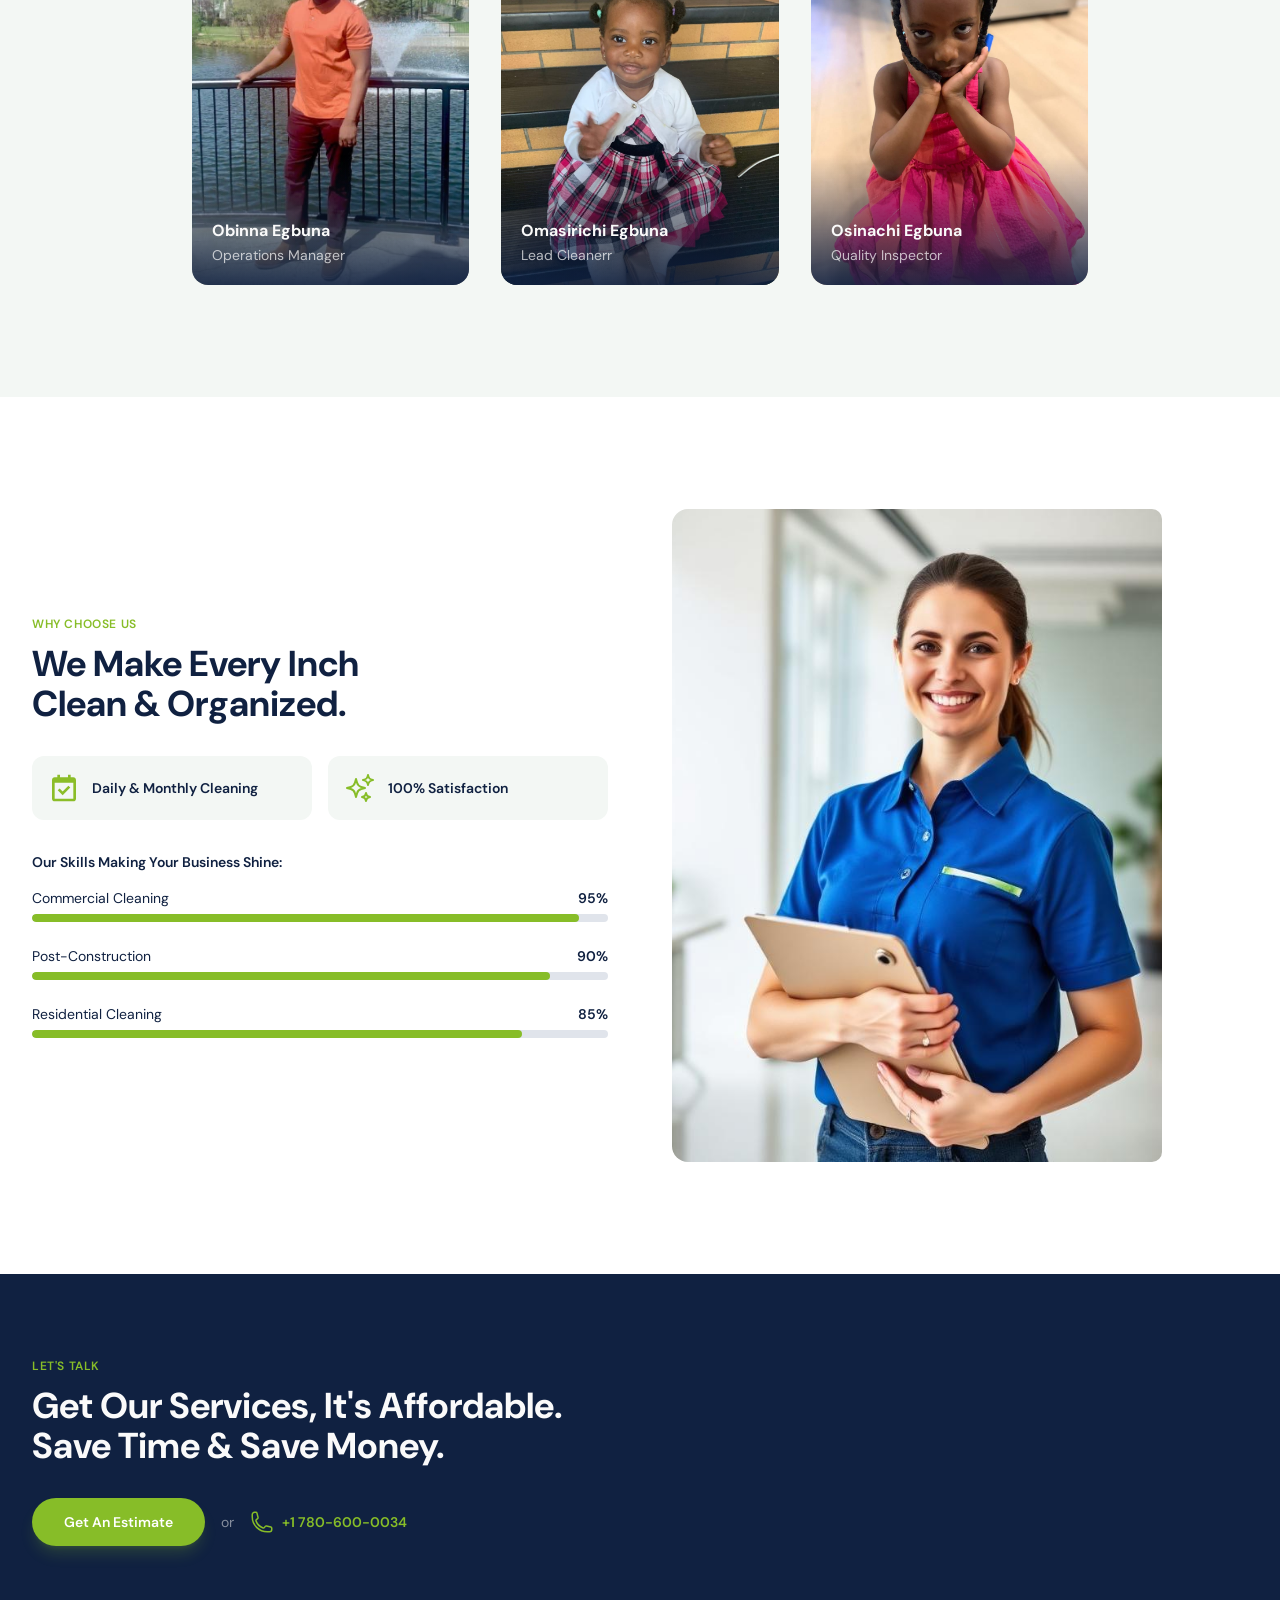
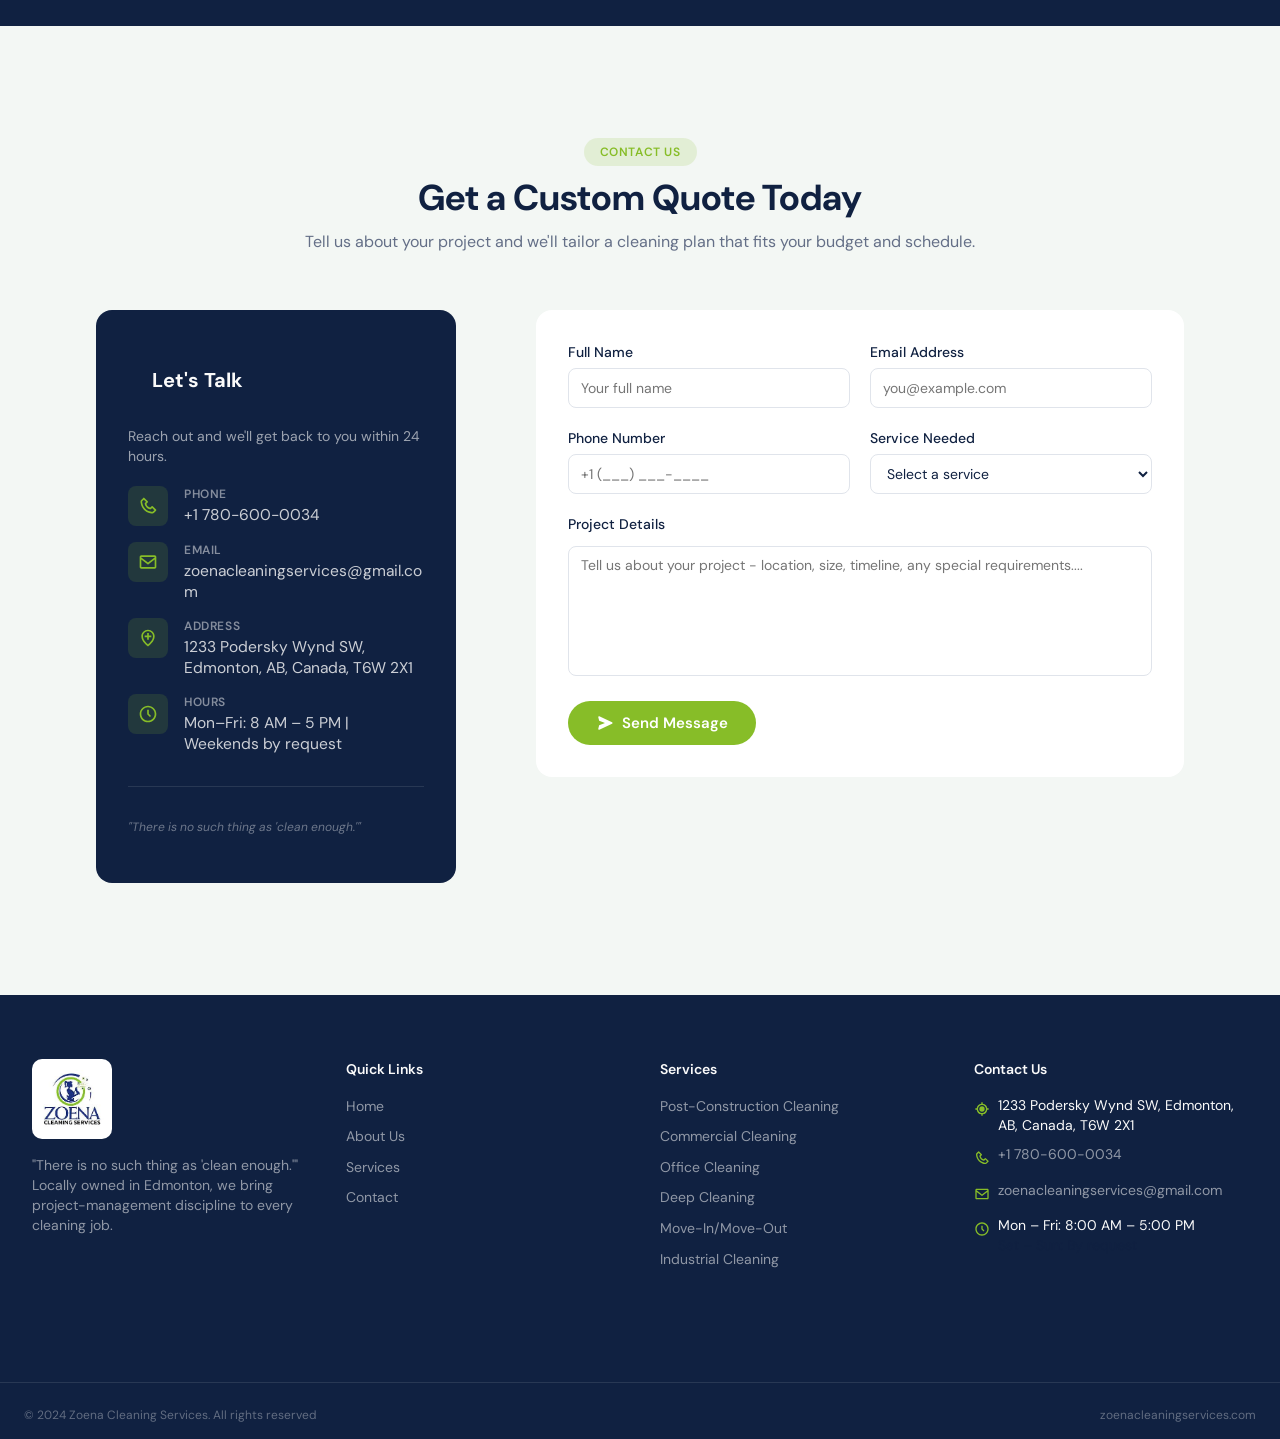
==== commit 25e103f2: "encountered so many bugs" ====
--- a/about-us.html
+++ b/about-us.html
@@ -4,10 +4,7 @@
     <meta charset="UTF-8">
     <meta name="viewport" content="width=device-width, initial-scale=1.0">
      <link rel="stylesheet" href="main.css">
-     <link rel="icon" href="favicon.ico" sizes="any">
-     <link rel="icon" type="image/png" sizes="32x32" href="favicon-32x32.png">
-     <link rel="icon" type="image/png" sizes="16x16" href="favicon-16x16.png">
-     <link rel="apple-touch-icon" href="apple-touch-icon.png">
+     <link rel="icon" type="image/png" href="[data-uri]">
     <link href='https://unpkg.com/boxicons@2.1.4/css/boxicons.min.css' rel='stylesheet'>
     <link href="https://fonts.googleapis.com/css2?family=Playfair+Display:wght@500;600&family=Inter:wght@400;500&display=swap" rel="stylesheet">
     <link href="https://fonts.googleapis.com/css2?family=Poppins:wght@400;600&display=swap" rel="stylesheet">
@@ -21,7 +18,7 @@
      <!-- NAVBAR -->
     <div class="nav_container">
         <div class="logo">
-            <a href="#" class="img_logo">
+            <a href="index.html" class="img_logo">
                 <img src="zoena-logo-.png" alt="Zoena cleaning services agency logo" class="img-logo-link">
             </a>
         </div>
@@ -35,9 +32,6 @@
         <div class="nav_menu" id="nav_menu">
         <div class="services">
             <ul class="listed_tng">
-               <li>
-                <a href="index.html" class="nav_links">Home</a>
-               </li>
                <li>
                 <a href="about-us.html" class="nav_links">About Us</a>
                </li>
@@ -45,7 +39,10 @@
                 <a href="services.html" class="nav_links">Services</a>
                </li>
                <li>
-                <a href="#contact" class="nav_links">Contact</a>
+                <a href="contact.html" class="nav_links">Contact</a>
+               </li>
+               <li>
+                <a href="#contact" class="nav_links">Gallery</a>
                </li>
             </ul>
         </div>
--- a/main.css
+++ b/main.css
@@ -3122,19 +3122,6 @@
     max-width: 38rem;
 }
 
-.hero_tag {
-    display: inline-block;
-    margin-bottom: 1rem;
-    padding: 0.4rem 0.9rem;
-    border-radius: 9999px;
-    background-color: rgba(135, 189, 40, 0.2);
-    border: 1px solid rgba(135, 189, 40, 0.6);
-    color: #c8e68a;
-    font-size: 0.8rem;
-    font-weight: 600;
-    letter-spacing: 0.04em;
-    text-transform: uppercase;
-}
 
 .hero_content h1,
 .hero_content h2 {
@@ -3170,6 +3157,10 @@
     text-decoration: none;
     font-weight: 600;
     transition: background-color 0.25s ease, transform 0.25s ease, border-color 0.25s ease;
+}
+
+.hero_span {
+    color:#87bd28 ;
 }
 
 .hero_btn:hover {
